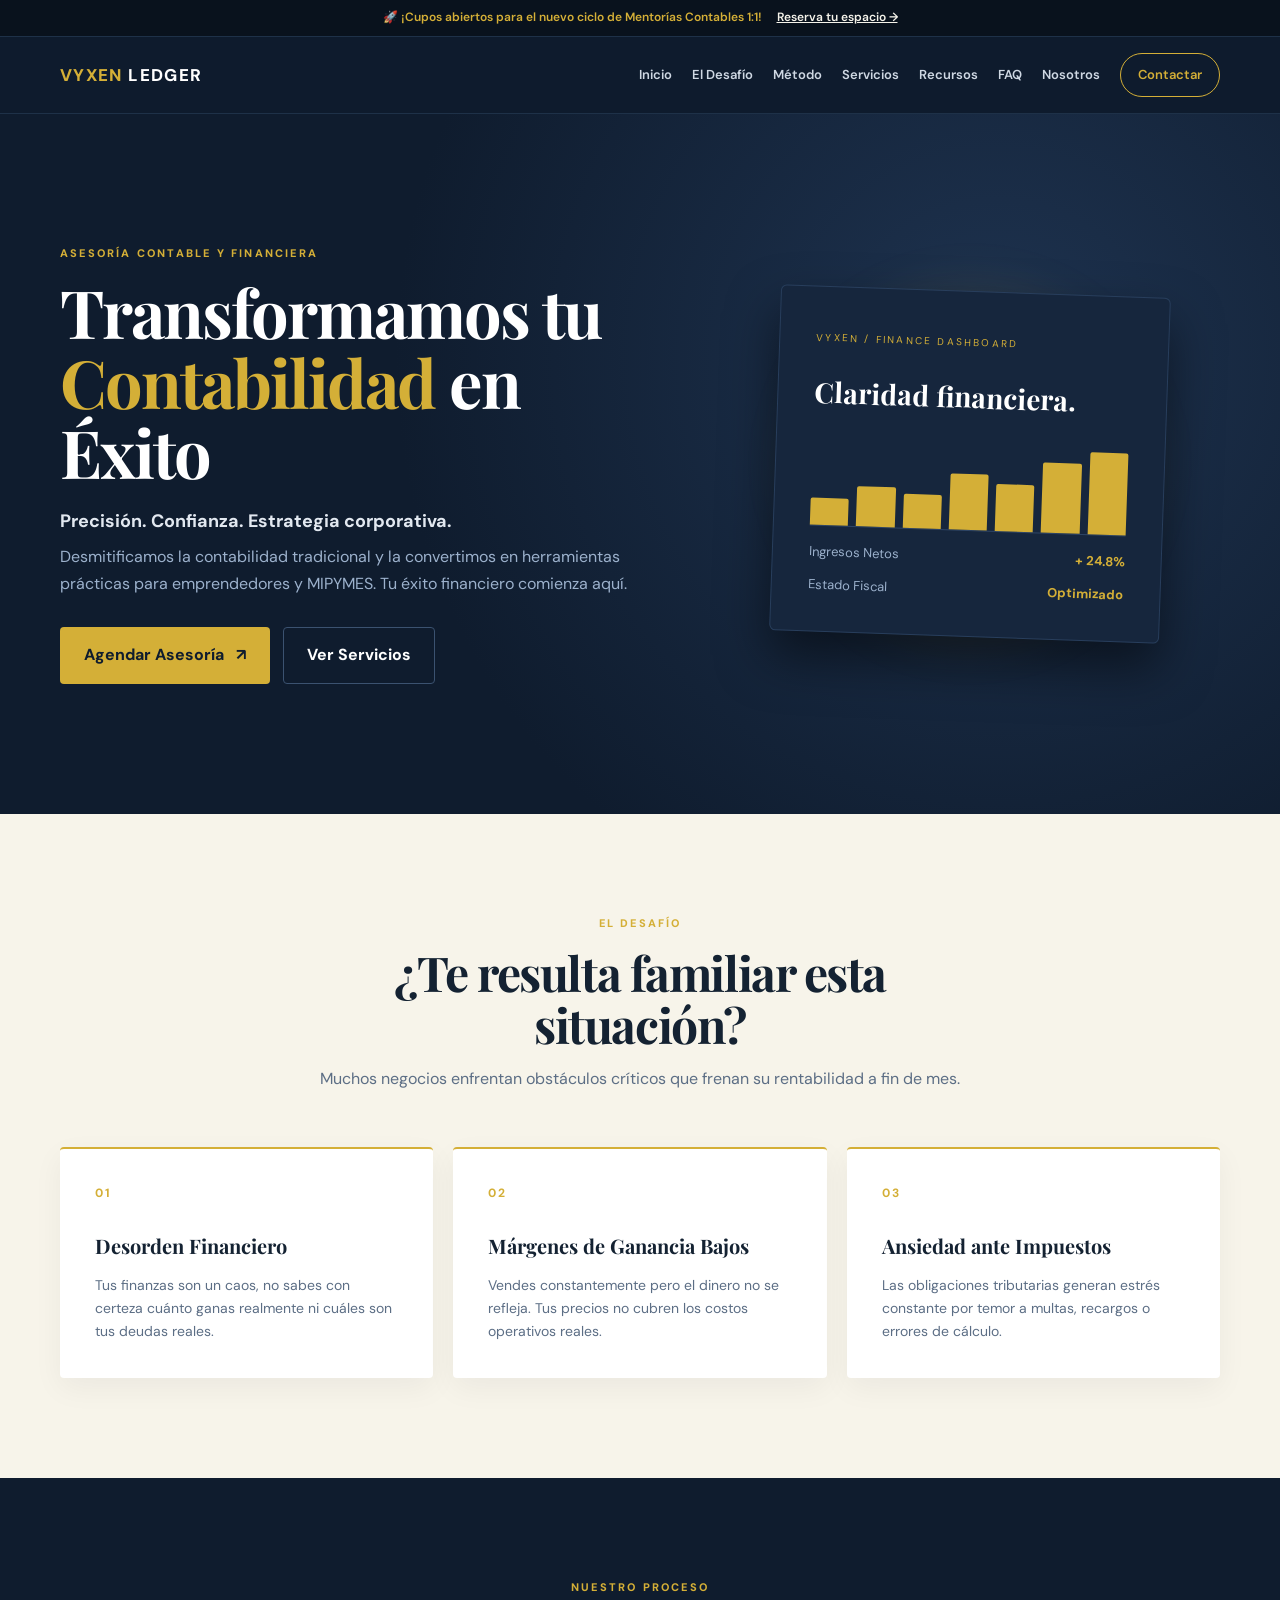
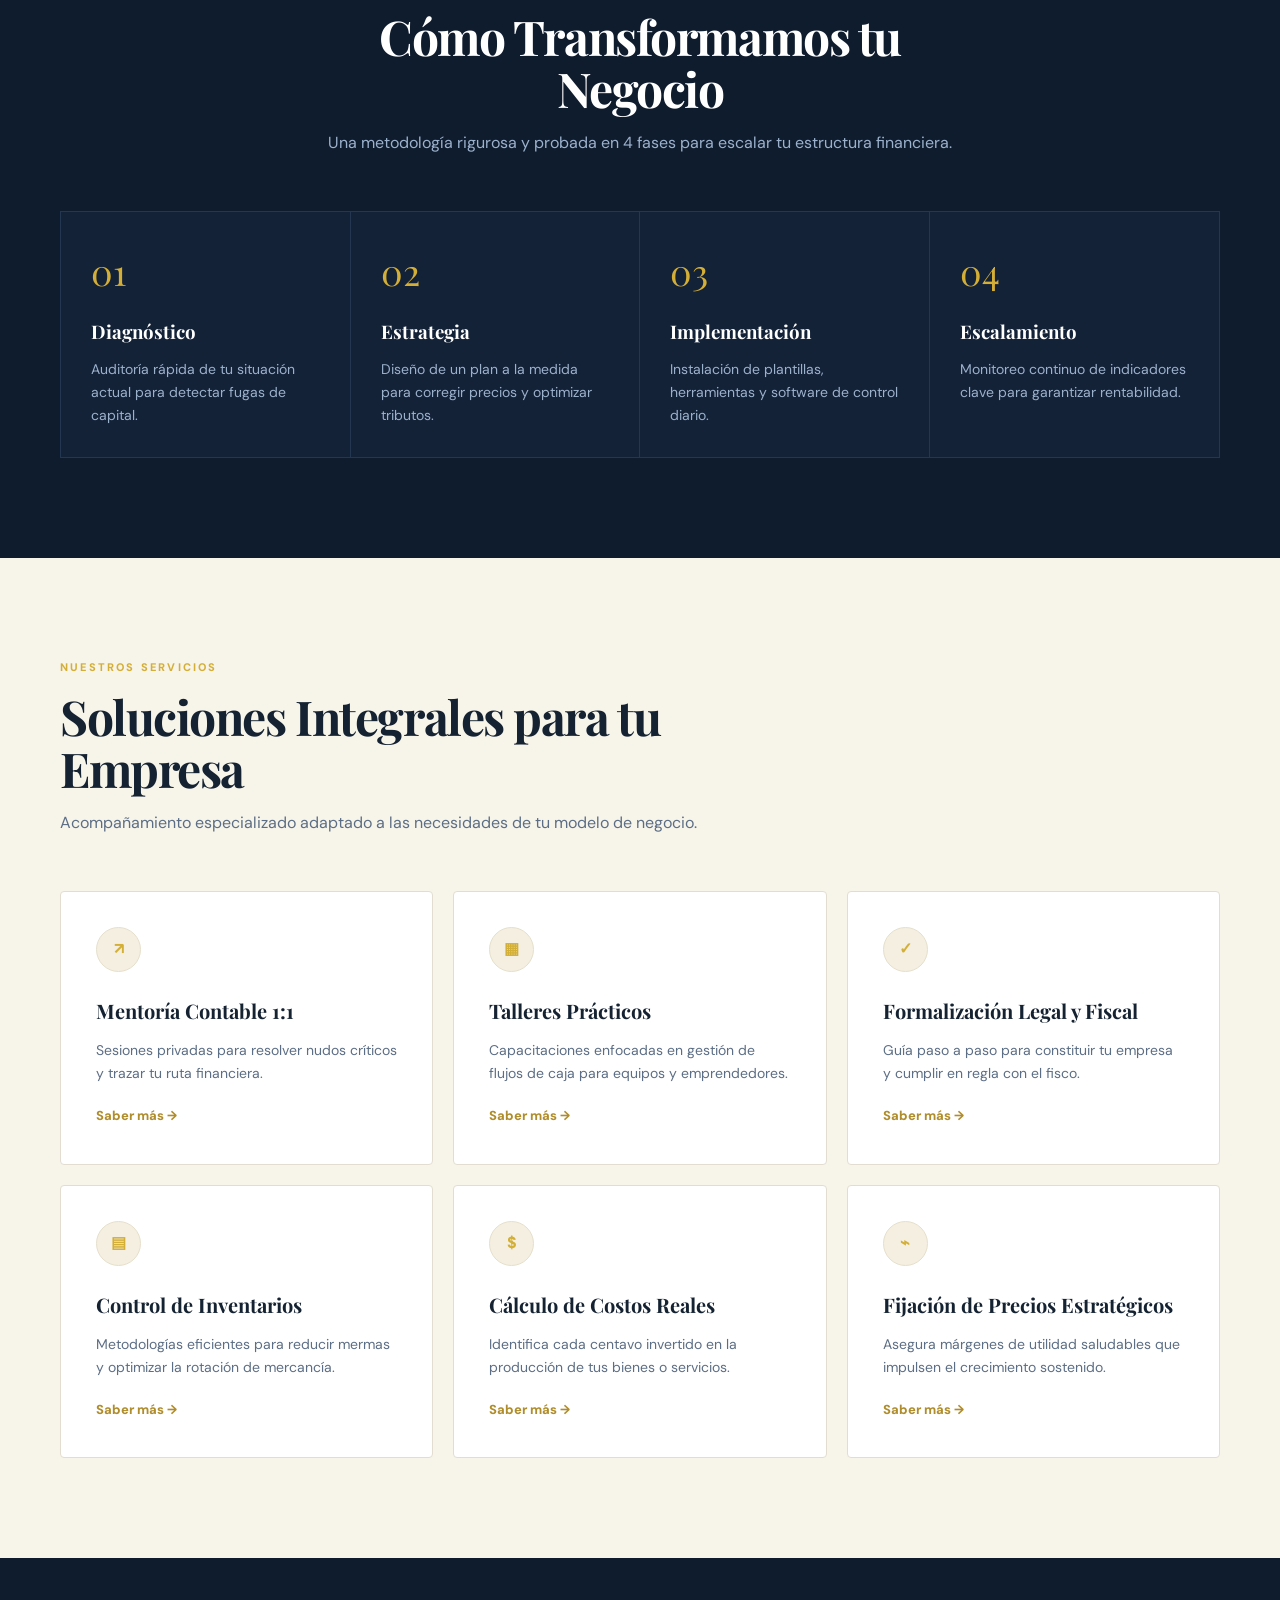
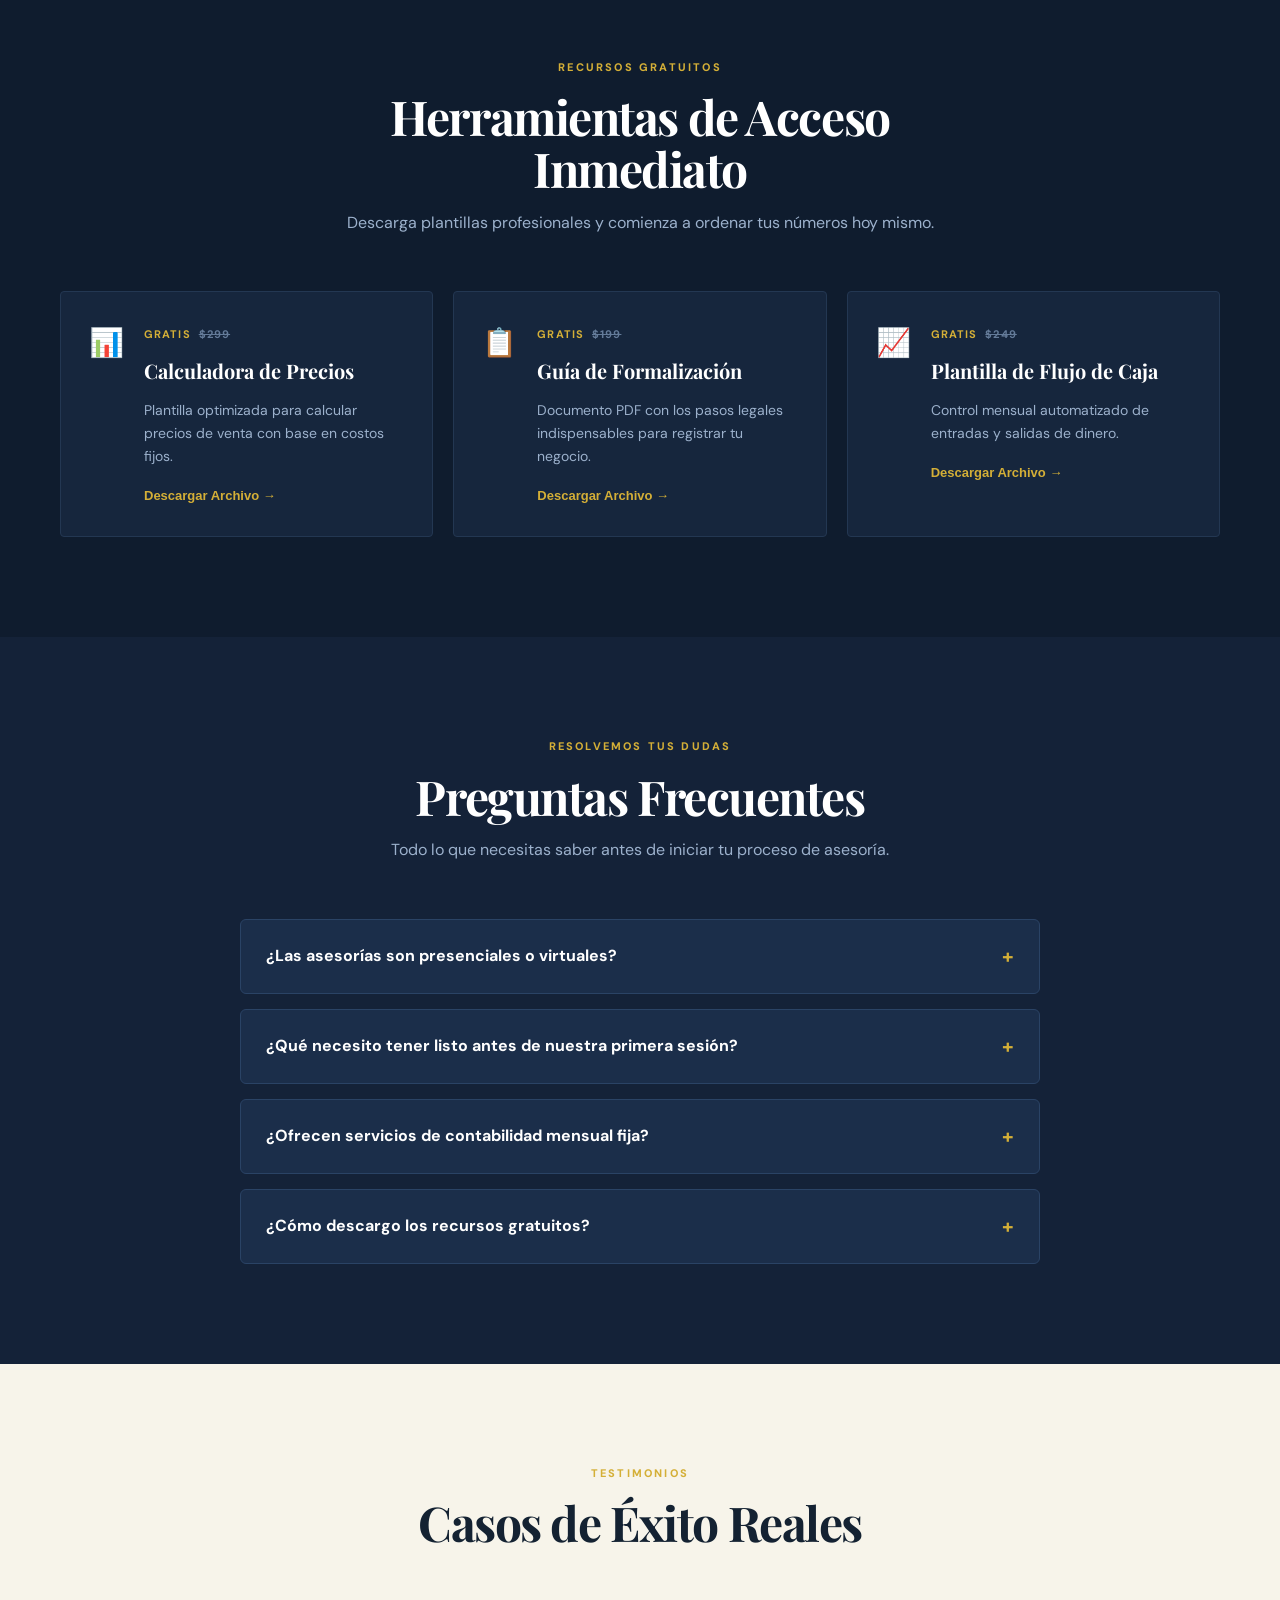
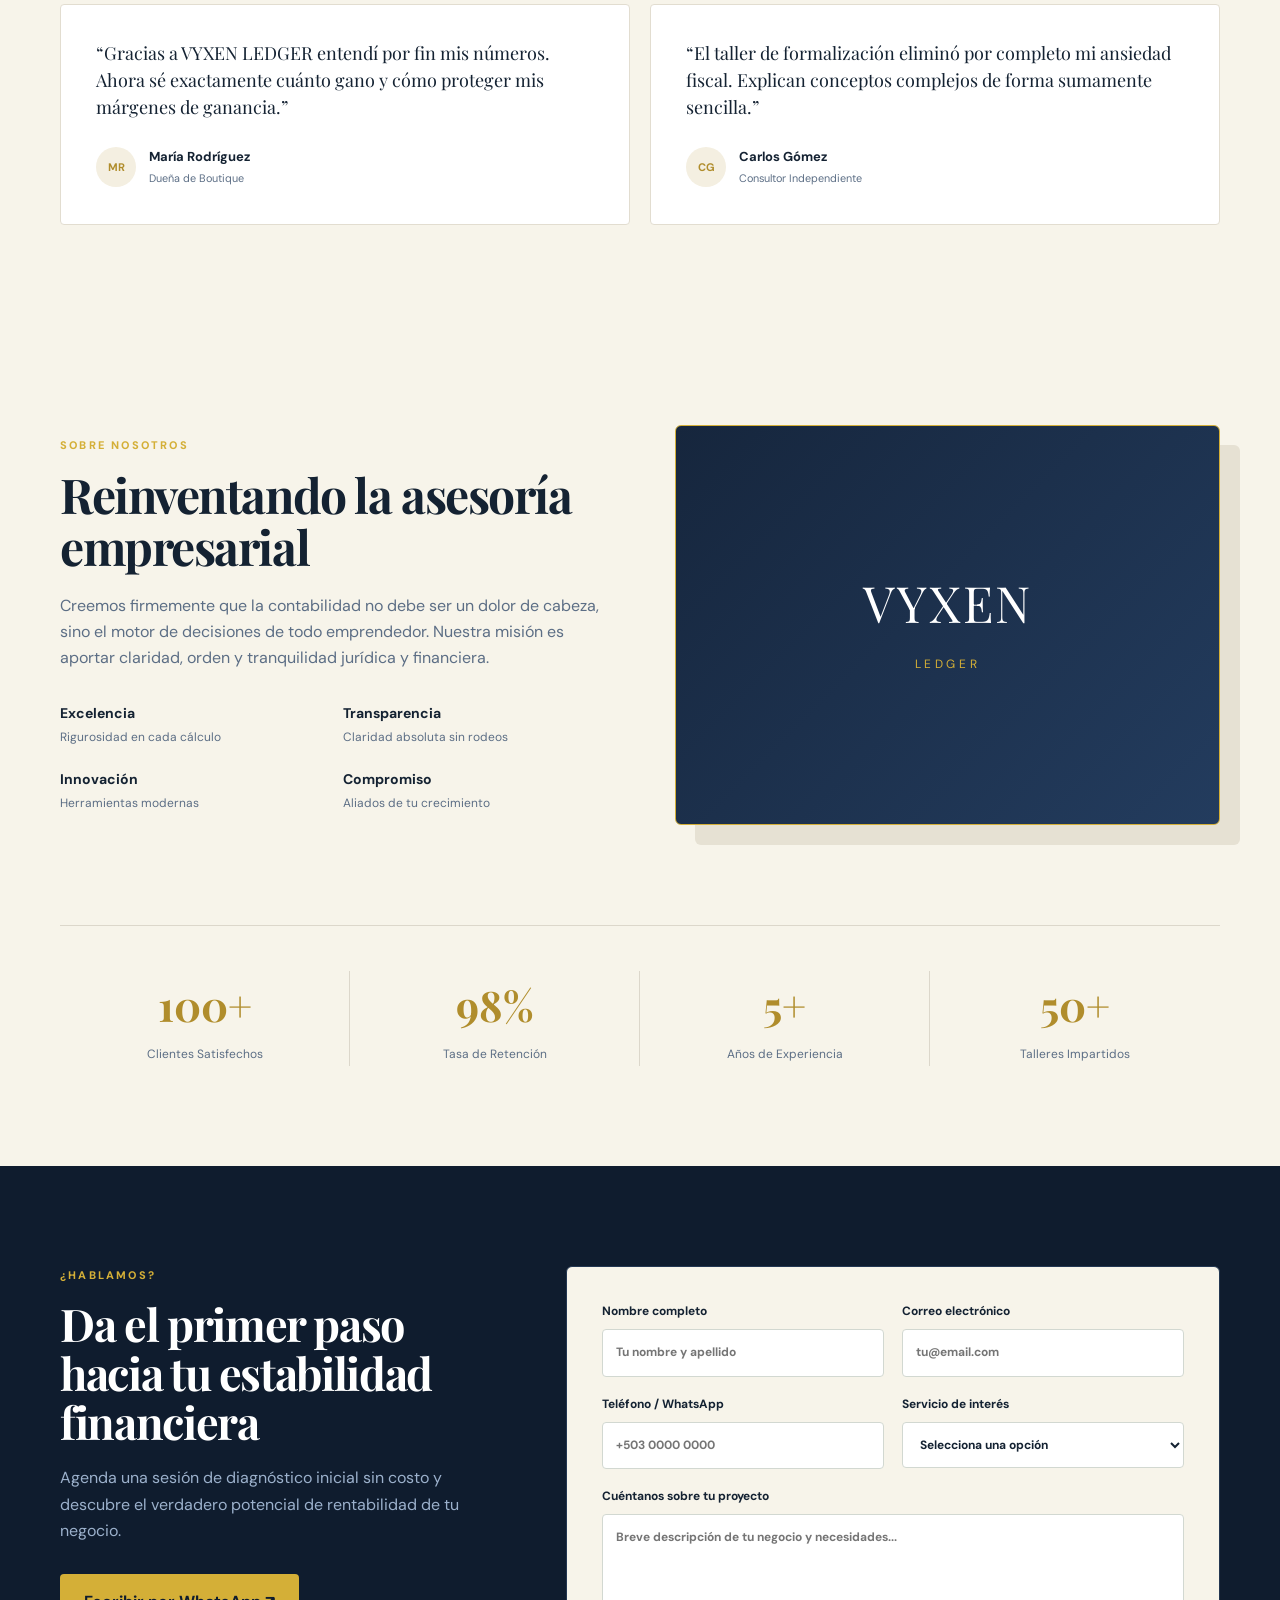
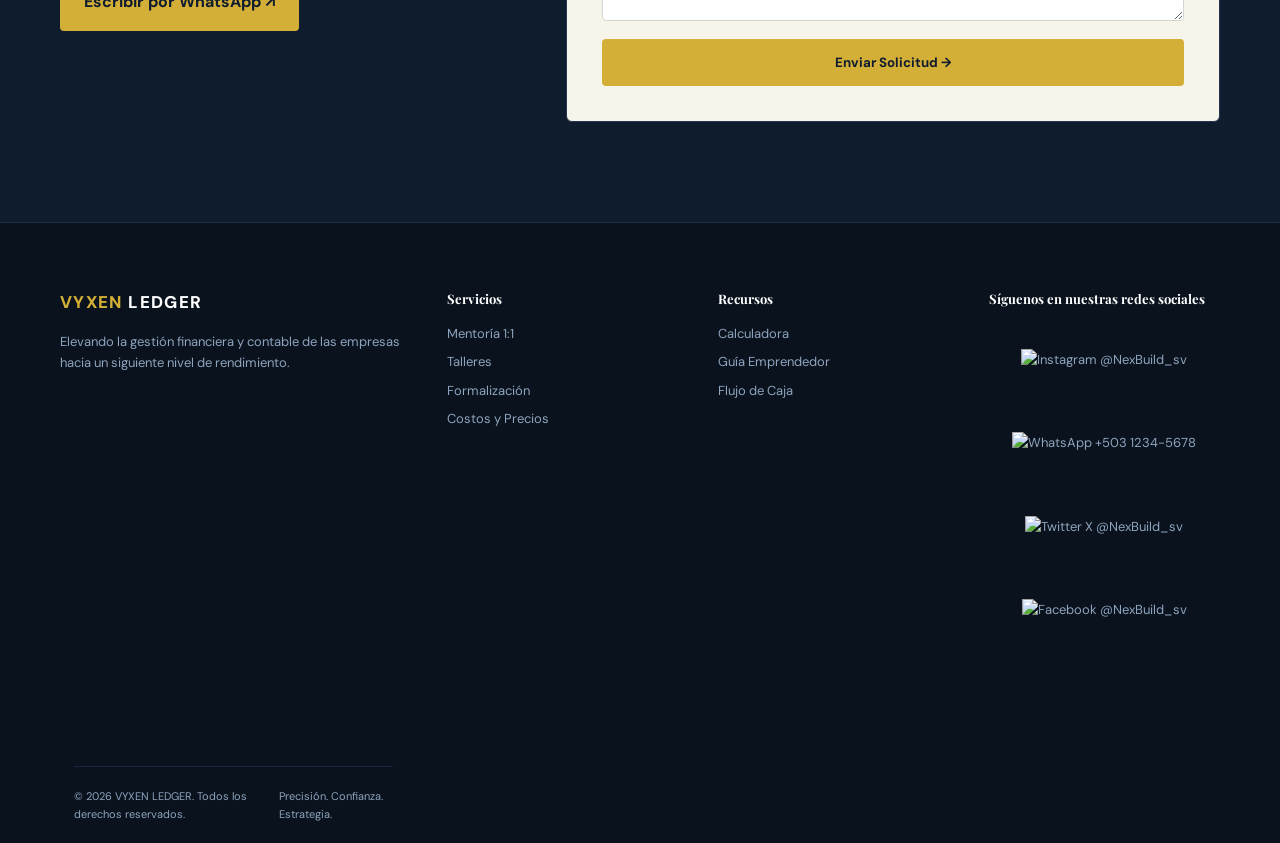
==== index.html @ 38b739ea "Add files via upload" ====
<!DOCTYPE html>
<html lang="es">
<head>
  <meta charset="UTF-8">
  <meta name="viewport" content="width=device-width, initial-scale=1.0">
  <title>VYXEN LEDGER | Asesoría Contable y Financiera Avanzada</title>
  <meta name="description" content="Asesoría contable premium, control de inventarios y formalización para MIPYMES y emprendedores.">
  <link rel="preconnect" href="https://fonts.googleapis.com">
  <link rel="preconnect" href="https://fonts.gstatic.com" crossorigin>
  <link href="https://fonts.googleapis.com/css2?family=DM+Sans:wght@400;500;600;700&family=Playfair+Display:wght@600;700&display=swap" rel="stylesheet">
  <link rel="stylesheet" href="style.css">
</head>
<body>

<!-- BARRA SUPERIOR DE ANUNCiOS (NUEVO) -->
<div class="top-bar">
  <div class="container top-bar-flex">
    <p>🚀 ¡Cupos abiertos para el nuevo ciclo de Mentorías Contables 1:1!</p>
    <a href="#contacto">Reserva tu espacio →</a>
  </div>
</div>

<header class="header">
  <div class="container nav">
    <a class="logo" href="#inicio"><span>VYXEN</span> LEDGER</a>
    <button class="menu-btn" aria-label="Abrir menú">☰</button>
    <nav id="navMenu">
      <a href="#inicio">Inicio</a>
      <a href="#problema">El Desafío</a>
      <a href="#metodo">Método</a>
      <a href="#servicios">Servicios</a>
      <a href="#recursos">Recursos</a>
      <a href="#faq">FAQ</a>
      <a href="#nosotros">Nosotros</a>
      <a class="nav-cta" href="#contacto">Contactar</a>
    </nav>
  </div>
</header>

<main>
  <!-- SECCIÓN HERO -->
  <section id="inicio" class="hero">
    <div class="container hero-grid">
      <div class="hero-copy reveal">
        <p class="eyebrow">ASESORÍA CONTABLE Y FINANCIERA</p>
        <h1>Transformamos tu<br><em>Contabilidad</em> en Éxito</h1>
        <p class="lead">Precisión. Confianza. Estrategia corporativa.</p>
        <p class="sublead">Desmitificamos la contabilidad tradicional y la convertimos en herramientas prácticas para emprendedores y MIPYMES. Tu éxito financiero comienza aquí.</p>
        <div class="actions">
          <a class="btn primary" href="#contacto">Agendar Asesoría <span>↗</span></a>
          <a class="btn ghost" href="#servicios">Ver Servicios</a>
        </div>
      </div>
      <div class="hero-card reveal">
        <div class="card-glow"></div>
        <div class="ledger-box">
          <span class="mini-label">VYXEN / FINANCE DASHBOARD</span>
          <strong>Claridad financiera.</strong>
          <div class="chart"><i></i><i></i><i></i><i></i><i></i><i></i><i></i></div>
          <div class="ledger-row"><span>Ingresos Netos</span><b>+ 24.8%</b></div>
          <div class="ledger-row"><span>Estado Fiscal</span><b>Optimizado</b></div>
        </div>
      </div>
    </div>
  </section>

  <!-- SECCIÓN: EL PROBLEMA -->
  <section id="problema" class="section problem">
    <div class="container">
      <div class="section-head reveal">
        <p class="eyebrow">EL DESAFÍO</p>
        <h2>¿Te resulta familiar esta situación?</h2>
        <p>Muchos negocios enfrentan obstáculos críticos que frenan su rentabilidad a fin de mes.</p>
      </div>
      <div class="three-grid">
        <article class="problem-card reveal">
          <div class="number">01</div>
          <h3>Desorden Financiero</h3>
          <p>Tus finanzas son un caos, no sabes con certeza cuánto ganas realmente ni cuáles son tus deudas reales.</p>
        </article>
        <article class="problem-card reveal">
          <div class="number">02</div>
          <h3>Márgenes de Ganancia Bajos</h3>
          <p>Vendes constantemente pero el dinero no se refleja. Tus precios no cubren los costos operativos reales.</p>
        </article>
        <article class="problem-card reveal">
          <div class="number">03</div>
          <h3>Ansiedad ante Impuestos</h3>
          <p>Las obligaciones tributarias generan estrés constante por temor a multas, recargos o errores de cálculo.</p>
        </article>
      </div>
    </div>
  </section>

  <!-- SECCIÓN: MÉTODO -->
  <section id="metodo" class="section method">
    <div class="container">
      <div class="section-head reveal">
        <p class="eyebrow">NUESTRO PROCESO</p>
        <h2>Cómo Transformamos tu Negocio</h2>
        <p>Una metodología rigurosa y probada en 4 fases para escalar tu estructura financiera.</p>
      </div>
      <div class="steps">
        <article class="step reveal">
          <span>01</span>
          <h3>Diagnóstico</h3>
          <p>Auditoría rápida de tu situación actual para detectar fugas de capital.</p>
        </article>
        <article class="step reveal">
          <span>02</span>
          <h3>Estrategia</h3>
          <p>Diseño de un plan a la medida para corregir precios y optimizar tributos.</p>
        </article>
        <article class="step reveal">
          <span>03</span>
          <h3>Implementación</h3>
          <p>Instalación de plantillas, herramientas y software de control diario.</p>
        </article>
        <article class="step reveal">
          <span>04</span>
          <h3>Escalamiento</h3>
          <p>Monitoreo continuo de indicadores clave para garantizar rentabilidad.</p>
        </article>
      </div>
    </div>
  </section>

  <!-- SECCIÓN: SERVICIOS -->
  <section id="servicios" class="section services">
    <div class="container">
      <div class="section-head left reveal">
        <p class="eyebrow">NUESTROS SERVICIOS</p>
        <h2>Soluciones Integrales para tu Empresa</h2>
        <p>Acompañamiento especializado adaptado a las necesidades de tu modelo de negocio.</p>
      </div>
      <div class="services-grid">
        <article class="service reveal">
          <span class="icon">↗</span>
          <h3>Mentoría Contable 1:1</h3>
          <p>Sesiones privadas para resolver nudos críticos y trazar tu ruta financiera.</p>
          <a href="#contacto">Saber más →</a>
        </article>
        <article class="service reveal">
          <span class="icon">▦</span>
          <h3>Talleres Prácticos</h3>
          <p>Capacitaciones enfocadas en gestión de flujos de caja para equipos y emprendedores.</p>
          <a href="#contacto">Saber más →</a>
        </article>
        <article class="service reveal">
          <span class="icon">✓</span>
          <h3>Formalización Legal y Fiscal</h3>
          <p>Guía paso a paso para constituir tu empresa y cumplir en regla con el fisco.</p>
          <a href="#contacto">Saber más →</a>
        </article>
        <article class="service reveal">
          <span class="icon">▤</span>
          <h3>Control de Inventarios</h3>
          <p>Metodologías eficientes para reducir mermas y optimizar la rotación de mercancía.</p>
          <a href="#contacto">Saber más →</a>
        </article>
        <article class="service reveal">
          <span class="icon">$</span>
          <h3>Cálculo de Costos Reales</h3>
          <p>Identifica cada centavo invertido en la producción de tus bienes o servicios.</p>
          <a href="#contacto">Saber más →</a>
        </article>
        <article class="service reveal">
          <span class="icon">⌁</span>
          <h3>Fijación de Precios Estratégicos</h3>
          <p>Asegura márgenes de utilidad saludables que impulsen el crecimiento sostenido.</p>
          <a href="#contacto">Saber más →</a>
        </article>
      </div>
    </div>
  </section>

  <!-- SECCIÓN: RECURSOS (LEAD MAGNETS) -->
  <section id="recursos" class="section resources">
    <div class="container">
      <div class="section-head reveal">
        <p class="eyebrow">RECURSOS GRATUITOS</p>
        <h2>Herramientas de Acceso Inmediato</h2>
        <p>Descarga plantillas profesionales y comienza a ordenar tus números hoy mismo.</p>
      </div>
      <div class="resource-grid">
        <article class="resource reveal">
          <div class="resource-icon">📊</div>
          <div>
            <span>GRATIS <s>$299</s></span>
            <h3>Calculadora de Precios</h3>
            <p>Plantilla optimizada para calcular precios de venta con base en costos fijos.</p>
            <button class="text-btn" onclick="downloadNotice()">Descargar Archivo →</button>
          </div>
        </article>
        <article class="resource reveal">
          <div class="resource-icon">📋</div>
          <div>
            <span>GRATIS <s>$199</s></span>
            <h3>Guía de Formalización</h3>
            <p>Documento PDF con los pasos legales indispensables para registrar tu negocio.</p>
            <button class="text-btn" onclick="downloadNotice()">Descargar Archivo →</button>
          </div>
        </article>
        <article class="resource reveal">
          <div class="resource-icon">📈</div>
          <div>
            <span>GRATIS <s>$249</s></span>
            <h3>Plantilla de Flujo de Caja</h3>
            <p>Control mensual automatizado de entradas y salidas de dinero.</p>
            <button class="text-btn" onclick="downloadNotice()">Descargar Archivo →</button>
          </div>
        </article>
      </div>
    </div>
  </section>

  <!-- SECCIÓN NUEVA: PREGUNTAS FRECUENTES (FAQ) INTERACTIVAS -->
  <section id="faq" class="section faq-section">
    <div class="container">
      <div class="section-head reveal">
        <p class="eyebrow">RESOLVEMOS TUS DUDAS</p>
        <h2>Preguntas Frecuentes</h2>
        <p>Todo lo que necesitas saber antes de iniciar tu proceso de asesoría.</p>
      </div>
      <div class="faq-grid reveal">
        <details class="faq-item">
          <summary>¿Las asesorías son presenciales o virtuales?</summary>
          <p>Nuestras sesiones de mentoría y diagnóstico se realizan de forma 100% online a través de videollamada, permitiéndonos trabajar con clientes de distintas ubicaciones con total flexibilidad.</p>
        </details>
        <details class="faq-item">
          <summary>¿Qué necesito tener listo antes de nuestra primera sesión?</summary>
          <p>Idealmente un reporte general de tus ingresos y gastos actuales o estados de cuenta recientes. No te preocupes si están desordenados, ¡para eso iniciamos con el diagnóstico!</p>
        </details>
        <details class="faq-item">
          <summary>¿Ofrecen servicios de contabilidad mensual fija?</summary>
          <p>Sí, además de las mentorías puntuales, disponemos de cupos limitados para llevar la supervisión contable y fiscal recurrente de MIPYMES.</p>
        </details>
        <details class="faq-item">
          <summary>¿Cómo descargo los recursos gratuitos?</summary>
          <p>Solo haz clic en el botón de descarga de cualquier recurso y se activará una notificación instantánea con las instrucciones de acceso directo.</p>
        </details>
      </div>
    </div>
  </section>

  <!-- SECCIÓN: TESTIMONIOS -->
  <section class="section testimonials">
    <div class="container">
      <div class="section-head reveal">
        <p class="eyebrow">TESTIMONIOS</p>
        <h2>Casos de Éxito Reales</h2>
      </div>
      <div class="test-grid">
        <article class="quote reveal">
          <p>“Gracias a VYXEN LEDGER entendí por fin mis números. Ahora sé exactamente cuánto gano y cómo proteger mis márgenes de ganancia.”</p>
          <div><b>MR</b><span>María Rodríguez<br><small>Dueña de Boutique</small></span></div>
        </article>
        <article class="quote reveal">
          <p>“El taller de formalización eliminó por completo mi ansiedad fiscal. Explican conceptos complejos de forma sumamente sencilla.”</p>
          <div><b>CG</b><span>Carlos Gómez<br><small>Consultor Independiente</small></span></div>
        </article>
      </div>
    </div>
  </section>

  <!-- SECCIÓN: SOBRE NOSOTROS & STATS -->
  <section id="nosotros" class="section about">
    <div class="container about-grid">
      <div class="reveal">
        <p class="eyebrow">SOBRE NOSOTROS</p>
        <h2>Reinventando la asesoría empresarial</h2>
        <p>Creemos firmemente que la contabilidad no debe ser un dolor de cabeza, sino el motor de decisiones de todo emprendedor. Nuestra misión es aportar claridad, orden y tranquilidad jurídica y financiera.</p>
        <div class="values">
          <span><b>Excelencia</b>Rigurosidad en cada cálculo</span>
          <span><b>Transparencia</b>Claridad absoluta sin rodeos</span>
          <span><b>Innovación</b>Herramientas modernas</span>
          <span><b>Compromiso</b>Aliados de tu crecimiento</span>
        </div>
      </div>
      <div class="office reveal">
        <div class="office-mark">VYXEN<br><small>LEDGER</small></div>
      </div>
    </div>
    <div class="container stats">
      <div><strong>100+</strong><span>Clientes Satisfechos</span></div>
      <div><strong>98%</strong><span>Tasa de Retención</span></div>
      <div><strong>5+</strong><span>Años de Experiencia</span></div>
      <div><strong>50+</strong><span>Talleres Impartidos</span></div>
    </div>
  </section>

  <!-- SECCIÓN: CONTACTO Y FORMULARIO -->
  <section id="contacto" class="contact">
    <div class="container contact-grid">
      <div class="contact-copy reveal">
        <p class="eyebrow">¿HABLAMOS?</p>
        <h2>Da el primer paso hacia tu estabilidad financiera</h2>
        <p>Agenda una sesión de diagnóstico inicial sin costo y descubre el verdadero potencial de rentabilidad de tu negocio.</p>
        <a class="btn light" href="https://wa.me/50312341234" target="_blank">Escribir por WhatsApp ↗</a>
      </div>
      <form class="contact-form reveal" onsubmit="submitForm(event)">
        <label>Nombre completo<input required placeholder="Tu nombre y apellido"></label>
        <label>Correo electrónico<input type="email" required placeholder="tu@email.com"></label>
        <label>Teléfono / WhatsApp<input placeholder="+503 0000 0000"></label>
        <label>Servicio de interés
          <select>
            <option>Selecciona una opción</option>
            <option>Mentoría 1:1</option>
            <option>Talleres Prácticos</option>
            <option>Formalización Legal</option>
            <option>Control de Inventarios</option>
            <option>Costos y Precios</option>
          </select>
        </label>
        <label>Cuéntanos sobre tu proyecto<textarea rows="4" placeholder="Breve descripción de tu negocio y necesidades..."></textarea></label>
        <button class="btn primary full" type="submit">Enviar Solicitud →</button>
      </form>
    </div>
  </section>
</main>

<footer>
  <div class="container footer-grid">
    <div>
      <a class="logo" href="#inicio"><span>VYXEN</span> LEDGER</a>
      <p>Elevando la gestión financiera y contable de las empresas hacia un siguiente nivel de rendimiento.</p>
    </div>
    <div>
      <h4>Servicios</h4>
      <a href="#servicios">Mentoría 1:1</a>
      <a href="#servicios">Talleres</a>
      <a href="#servicios">Formalización</a>
      <a href="#servicios">Costos y Precios</a>
    </div>
    <div>
      <h4>Recursos</h4>
      <a href="#recursos">Calculadora</a>
      <a href="#recursos">Guía Emprendedor</a>
      <a href="#recursos">Flujo de Caja</a>
    </div>
    <div>
      <h4>Síguenos en nuestras redes sociales</h4>
    <div class="social-grid">
      <a href="https://www.instagram.com/sugarcube_sv" target="_blank" class="social-item">
        <img src="instagram.png" alt="Instagram" class="social-icon">
        <span>@NexBuild_sv</span>
      </a>
      <a href="https://wa.me/50312345678" target="_blank" class="social-item">
        <img src="whatsapp.png" alt="WhatsApp" class="social-icon">
        <span>+503 1234-5678</span>
      </a>
      <a href="https://www.x.com/sugarcube_sv" target="_blank" class="social-item">
        <img src="twitter.png" alt="Twitter X" class="social-icon">
        <span>@NexBuild_sv</span>
      </a>
      <a href="https://www.facebook.com/sugarcube_sv" target="_blank" class="social-item">
        <img src="facebook.png" alt="Facebook" class="social-icon">
        <span>@NexBuild_sv</span>
      </a>
      
    </div>
  </div>
  <div class="container copyright">
    © 2026 VYXEN LEDGER. Todos los derechos reservados. <span>Precisión. Confianza. Estrategia.</span>
  </div>
</footer>

<div id="toast" class="toast"></div>
<script src="script.js"></script>
</body>
</html>
---- style.css ----
*{box-sizing:border-box;margin:0;padding:0}
html{scroll-behavior:smooth}

body {
  font-family: "DM Sans", sans-serif;
  color: #142232;
  background: #0f1c2e; 
  line-height: 1.65;
}

.container {
  width: min(1160px, 92%);
  margin: auto;
}

.top-bar {
  background: #09121d;
  color: #d4af37;
  font-size: 12px;
  padding: 8px 0;
  text-align: center;
  font-weight: 600;
  border-bottom: 1px solid #1e3148;
}
.top-bar-flex {
  display: flex;
  justify-content: center;
  align-items: center;
  gap: 15px;
}
.top-bar a {
  color: #f5f3ea;
  text-decoration: underline;
}

.header {
  position: sticky;
  top: 0;
  z-index: 20;
  background: rgba(15, 28, 46, 0.92);
  backdrop-filter: blur(12px);
  border-bottom: 1px solid #1e3148;
}
.nav {
  height: 76px;
  display: flex;
  align-items: center;
  justify-content: space-between;
}
.logo {
  font-weight: 800;
  letter-spacing: .08em;
  text-decoration: none;
  color: #ffffff;
  font-size: 17px;
}
.logo span {
  color: #d4af37; 
}
nav {
  display: flex;
  align-items: center;
  gap: 20px;
}
nav a {
  font-size: 13px;
  color: #cfd8e3;
  text-decoration: none;
  font-weight: 600;
  transition: .2s;
}
nav a:hover {
  color: #d4af37;
}
.nav-cta {
  border: 1px solid #d4af37 !important;
  color: #d4af37 !important;
  padding: 10px 17px;
  border-radius: 30px;
}
.menu-btn {
  display: none;
  border: 0;
  background: none;
  font-size: 25px;
  color: #fff;
  cursor: pointer;
}

.hero {
  min-height: 700px;
  display: flex;
  align-items: center;
  background: radial-gradient(circle at 78% 35%, #1e3350 0%, #0f1c2e 55%);
  color: #ffffff;
  padding: 60px 0;
}
.hero-grid {
  display: grid;
  grid-template-columns: 1.1fr .9fr;
  gap: 50px;
  align-items: center;
}
.eyebrow {
  font-size: 11px;
  letter-spacing: .2em;
  font-weight: 800;
  color: #d4af37;
  margin-bottom: 15px;
}
.hero h1 {
  font-family: "Playfair Display", serif;
  font-size: clamp(42px, 5.2vw, 70px);
  line-height: 1.05;
  letter-spacing: -.03em;
  color: #ffffff;
}
.hero h1 em {
  color: #d4af37;
  font-style: normal;
}
.lead {
  font-size: 18px;
  font-weight: 700;
  margin: 20px 0 8px;
  color: #e2e8f0;
}
.sublead {
  max-width: 590px;
  color: #9cb1cc;
}
.actions {
  display: flex;
  gap: 13px;
  margin-top: 30px;
}
.btn {
  display: inline-flex;
  align-items: center;
  justify-content: center;
  gap: 12px;
  border-radius: 4px;
  padding: 14px 23px;
  text-decoration: none;
  font-weight: 700;
  border: 1px solid transparent;
  cursor: pointer;
  font-family: inherit;
  transition: .2s;
}
.primary {
  background: #d4af37;
  color: #0f1c2e;
}
.primary:hover {
  background: #e6c558;
}
.ghost {
  border-color: #3b5270;
  color: #ffffff;
}
.ghost:hover {
  border-color: #d4af37;
  color: #d4af37;
}
.light {
  background: #d4af37;
  color: #0f1c2e;
}

.hero-card {
  height: 460px;
  position: relative;
  display: grid;
  place-items: center;
}
.card-glow {
  position: absolute;
  width: 350px;
  height: 350px;
  background: rgba(212, 175, 55, 0.1);
  border-radius: 50%;
  filter: blur(25px);
}
.ledger-box {
  position: relative;
  width: min(390px, 90%);
  padding: 36px;
  background: #16263d;
  color: #ffffff;
  box-shadow: 0 25px 50px rgba(0,0,0,0.5);
  border: 1px solid #283e5c;
  border-radius: 6px;
  transform: rotate(2deg);
}
.mini-label {
  font-size: 10px;
  letter-spacing: .22em;
  color: #d4af37;
}
.ledger-box strong {
  display: block;
  font-family: "Playfair Display", serif;
  font-size: 28px;
  margin: 20px 0;
}
.chart {
  height: 90px;
  display: flex;
  gap: 8px;
  align-items: end;
  border-bottom: 1px solid #2e4566;
  margin-bottom: 15px;
}
.chart i {
  display: block;
  flex: 1;
  background: #d4af37;
  height: 30%;
  border-radius: 2px 2px 0 0;
}
.chart i:nth-child(2){height:45%}
.chart i:nth-child(3){height:38%}
.chart i:nth-child(4){height:62%}
.chart i:nth-child(5){height:52%}
.chart i:nth-child(6){height:78%}
.chart i:nth-child(7){height:92%}
.ledger-row {
  display: flex;
  justify-content: space-between;
  margin-top: 12px;
  font-size: 13px;
  color: #9cb1cc;
}
.ledger-row b {
  color: #d4af37;
}

.section {
  padding: 100px 0;
}

.problem {
  background: #f7f4ea;
  color: #142232;
}
.section-head {
  text-align: center;
  max-width: 680px;
  margin: 0 auto 55px;
}
.section-head h2, .about h2, .contact h2 {
  font-family: "Playfair Display", serif;
  font-size: clamp(34px, 3.8vw, 48px);
  line-height: 1.08;
  letter-spacing: -.03em;
}
.problem .section-head h2 { color: #142232; }
.section-head p:last-child {
  color: #5c6e85;
  margin-top: 15px;
}
.three-grid, .test-grid {
  display: grid;
  grid-template-columns: repeat(3, 1fr);
  gap: 20px;
}
.problem-card {
  padding: 35px;
  border-top: 2px solid #d4af37;
  background: #ffffff;
  box-shadow: 0 10px 30px rgba(15, 28, 46, 0.05);
  border-radius: 4px;
}
.number {
  font-size: 12px;
  letter-spacing: .16em;
  color: #d4af37;
  margin-bottom: 25px;
  font-weight: 700;
}
.problem-card h3, .service h3, .resource h3 {
  font-size: 20px;
  margin-bottom: 12px;
  color: #142232;
  font-family: "Playfair Display", serif;
}
.problem-card p, .service p, .resource p {
  color: #5c6e85;
  font-size: 14px;
}

.method {
  background: #0f1c2e;
  color: #ffffff;
}
.method .section-head h2 { color: #ffffff; }
.method .section-head p:last-child { color: #9cb1cc; }
.steps {
  display: grid;
  grid-template-columns: repeat(4, 1fr);
  gap: 0;
  border: 1px solid #233752;
  background: #142238;
}
.step {
  padding: 30px;
  border-right: 1px solid #233752;
}
.step:last-child { border-right: 0; }
.step > span {
  font-family: "Playfair Display", serif;
  font-size: 36px;
  color: #d4af37;
}
.step h3 {
  margin: 15px 0 10px;
  color: #ffffff;
  font-family: "Playfair Display", serif;
}
.step p {
  font-size: 14px;
  color: #9cb1cc;
}

.services {
  background: #f7f4ea;
  color: #142232;
}
.left { text-align: left; margin-left: 0; }
.services .section-head h2 { color: #142232; }
.services-grid {
  display: grid;
  grid-template-columns: repeat(3, 1fr);
  gap: 20px;
}
.service {
  background: #ffffff;
  padding: 35px;
  min-height: 255px;
  border: 1px solid #e2ddd0;
  border-radius: 4px;
  transition: .3s;
}
.service:hover {
  transform: translateY(-5px);
  box-shadow: 0 15px 35px rgba(15,28,46,0.08);
  border-color: #d4af37;
}
.icon {
  display: grid;
  place-items: center;
  width: 45px;
  height: 45px;
  background: #f4efe1;
  color: #d4af37;
  border-radius: 50%;
  font-weight: 800;
  margin-bottom: 22px;
  border: 1px solid #e6dfcc;
}
.service a, .text-btn {
  display: inline-block;
  margin-top: 20px;
  color: #b08d2c;
  font-weight: 800;
  font-size: 13px;
  text-decoration: none;
  border: 0;
  background: none;
  cursor: pointer;
}

.resources {
  background: #0f1c2e;
  color: #ffffff;
}
.resources .section-head h2 { color: #ffffff; }
.resources .section-head p:last-child { color: #9cb1cc; }
.resource-grid {
  display: grid;
  grid-template-columns: repeat(3, 1fr);
  gap: 20px;
}
.resource {
  display: grid;
  grid-template-columns: auto 1fr;
  gap: 20px;
  background: #16263d;
  border: 1px solid #233752;
  padding: 28px;
  border-radius: 4px;
}
.resource-icon { font-size: 28px; }
.resource span {
  font-size: 11px;
  letter-spacing: .1em;
  color: #d4af37;
  font-weight: 700;
}
.resource s { color: #647b99; margin-left: 4px; }
.resource h3 { margin-top: 7px; color: #ffffff; font-family: "Playfair Display", serif; }
.resource p { color: #9cb1cc; }
.resources .text-btn { color: #d4af37; }

.faq-section {
  background: #142238;
  color: #fff;
}
.faq-section .section-head h2 { color: #fff; }
.faq-section .section-head p:last-child { color: #9cb1cc; }
.faq-grid {
  max-width: 800px;
  margin: 0 auto;
  display: flex;
  flex-direction: column;
  gap: 15px;
}
.faq-item {
  background: #1b2e4a;
  border: 1px solid #2a4365;
  padding: 20px 25px;
  border-radius: 6px;
  transition: .3s;
}
.faq-item summary {
  font-weight: 700;
  font-size: 16px;
  cursor: pointer;
  color: #ffffff;
  list-style: none;
  display: flex;
  justify-content: space-between;
  align-items: center;
}
.faq-item summary::after {
  content: "+";
  font-size: 20px;
  color: #d4af37;
}
.faq-item[open] summary::after {
  content: "-";
}
.faq-item p {
  margin-top: 15px;
  color: #9cb1cc;
  font-size: 14px;
}

.testimonials {
  background: #f7f4ea;
  color: #142232;
}
.testimonials .section-head h2 { color: #142232; }
.test-grid {
  grid-template-columns: repeat(2, 1fr);
}
.quote {
  background: #ffffff;
  padding: 35px;
  border: 1px solid #e2ddd0;
  border-radius: 4px;
}
.quote > p {
  font-family: "Playfair Display", serif;
  font-size: 18px;
  line-height: 1.5;
  color: #142232;
}
.quote div {
  display: flex;
  align-items: center;
  gap: 13px;
  margin-top: 25px;
}
.quote b {
  display: grid;
  place-items: center;
  width: 40px;
  height: 40px;
  border-radius: 50%;
  background: #f4efe1;
  color: #b08d2c;
  font-size: 11px;
}
.quote span { font-size: 13px; font-weight: 700; color: #142232; }
.quote small { font-weight: 400; color: #5c6e85; }

.about {
  background: #f7f4ea;
  color: #142232;
}
.about h2 { color: #142232; }
.about-grid {
  display: grid;
  grid-template-columns: 1fr 1fr;
  gap: 70px;
  align-items: center;
}
.about p:not(.eyebrow) { color: #5c6e85; margin-top: 20px; }
.values {
  display: grid;
  grid-template-columns: 1fr 1fr;
  gap: 20px;
  margin-top: 30px;
}
.values span { font-size: 12px; color: #5c6e85; }
.values b { display: block; color: #142232; font-size: 14px; margin-bottom: 3px; }

.office {
  min-height: 400px;
  background: linear-gradient(135deg, #16263d, #233c5e);
  display: grid;
  place-items: center;
  border: 1px solid #d4af37;
  border-radius: 6px;
  box-shadow: 20px 20px 0 #e6e1d3;
}
.office-mark {
  font-family: "Playfair Display", serif;
  font-size: 50px;
  text-align: center;
  color: #ffffff;
  line-height: .9;
  letter-spacing: .04em;
}
.office-mark small {
  font-family: "DM Sans", sans-serif;
  font-size: 12px;
  letter-spacing: .3em;
  color: #d4af37;
}

.stats {
  display: grid;
  grid-template-columns: repeat(4, 1fr);
  margin-top: 100px;
  padding-top: 45px;
  border-top: 1px solid #dcd7cb;
}
.stats div {
  text-align: center;
  border-right: 1px solid #dcd7cb;
}
.stats div:last-child { border: 0; }
.stats strong {
  display: block;
  font-family: "Playfair Display", serif;
  font-size: 42px;
  color: #b08d2c;
}
.stats span {
  font-size: 12px;
  color: #5c6e85;
}

.contact {
  background: #0f1c2e;
  color: #ffffff;
  padding: 100px 0;
}
.contact-grid {
  display: grid;
  grid-template-columns: .8fr 1.2fr;
  gap: 70px;
  align-items: start;
}
.contact h2 { font-size: 45px; color: #fff; font-family: "Playfair Display", serif; }
.contact-copy > p:not(.eyebrow) { color: #9cb1cc; margin: 20px 0 30px; }

.contact-form {
  background: #f7f4ea;
  color: #142232;
  padding: 35px;
  border-radius: 6px;
  display: grid;
  grid-template-columns: 1fr 1fr;
  gap: 18px;
  border: 1px solid #233752;
}
.contact-form label { font-size: 12px; font-weight: 700; color: #142232; }
.contact-form label:last-of-type { grid-column: 1/-1; }
.contact-form input, .contact-form select, .contact-form textarea {
  display: block;
  width: 100%;
  margin-top: 7px;
  border: 1px solid #d2d8d1;
  background: white;
  padding: 13px;
  font: inherit;
  outline: none;
  border-radius: 4px;
  color: #142232;
}
.contact-form textarea { resize: vertical; }
.full { width: 100%; grid-column: 1/-1; }

footer {
  background: #09121d;
  color: #8fa4be;
  padding: 65px 0 20px;
  border-top: 1px solid #1e3148;
}
.footer-grid {
  display: grid;
  grid-template-columns: 1.5fr 1fr 1fr 1fr;
  gap: 40px;
}
.footer-grid p { font-size: 13px; margin-top: 14px; }
.footer-grid h4 { color: #ffffff; font-size: 13px; margin-bottom: 13px; font-family: "Playfair Display", serif; }
.footer-grid a:not(.logo) { display: block; color: #8fa4be; text-decoration: none; font-size: 13px; margin: 7px 0; }
.footer-grid a:not(.logo):hover { color: #d4af37; }
.copyright {
  border-top: 1px solid #16263d;
  margin-top: 50px;
  padding-top: 20px;
  font-size: 11px;
  display: flex;
  justify-content: space-between;
}

.toast {
  position: fixed;
  right: 20px;
  bottom: 20px;
  background: #d4af37;
  color: #0f1c2e;
  font-weight: 700;
  padding: 15px 20px;
  border-radius: 5px;
  opacity: 0;
  transform: translateY(20px);
  transition: .3s;
  z-index: 99;
  box-shadow: 0 10px 30px rgba(0,0,0,0.3);
}
.toast.show { opacity: 1; transform: none; }

.reveal { opacity: 0; transform: translateY(25px); transition: .7s ease; }
.reveal.visible { opacity: 1; transform: none; }

@media(max-width:900px){
  nav { display: none; position: absolute; top: 76px; left: 0; right: 0; background: #0f1c2e; padding: 20px; flex-direction: column; align-items: stretch; border-bottom: 1px solid #1e3148; }
  .menu-btn { display: block; }
  nav.open { display: flex; }
  .hero { padding: 70px 0; }
  .hero-grid, .about-grid, .contact-grid { grid-template-columns: 1fr; }
  .hero-card { order: -1; height: 330px; }
  .services-grid, .resource-grid { grid-template-columns: 1fr 1fr; }
  .steps { grid-template-columns: 1fr 1fr; border: 0; }
  .step { border: 1px solid #233752; margin-bottom: 10px; }
  .three-grid { grid-template-columns: 1fr; }
  .footer-grid { grid-template-columns: 1fr 1fr; }
  .office { min-height: 330px; box-shadow: 10px 10px 0 #233752; }
  .stats { grid-template-columns: 1fr 1fr; gap: 25px; }
  .stats div:nth-child(2) { border: 0; }
  .copyright { flex-direction: column; gap: 8px; }
}
@media(max-width:600px){
  .section { padding: 75px 0; }
  .hero h1 { font-size: 38px; }
  .services-grid, .resource-grid, .test-grid, .footer-grid { grid-template-columns: 1fr; }
  .steps { grid-template-columns: 1fr; }
  .contact-form { grid-template-columns: 1fr; }
  .contact-form label, .full { grid-column: auto; }
  .stats { grid-template-columns: 1fr 1fr; }
  .stats div { border: 0; }
  .actions { flex-direction: column; }
  .btn { width: 100%; }
  .hero-card { display: none; }
  .contact h2 { font-size: 32px; }
}

.social-grid {
  display: flex;
  justify-content: center;
  align-items: center;
  flex-wrap: wrap;
  gap: 3rem;
  margin: 2rem 0 3rem;
}

.social-item {
  display: flex;
  align-items: center;
  gap: 10px;
  text-decoration: none;
  color: var(--text-main);
  transition: all 0.3s ease;
}

.social-item:hover {
  color: #ffffff;
  transform: translateY(-3px);
}

.social-icon {
  width: 32px;
  height: 32px;
}
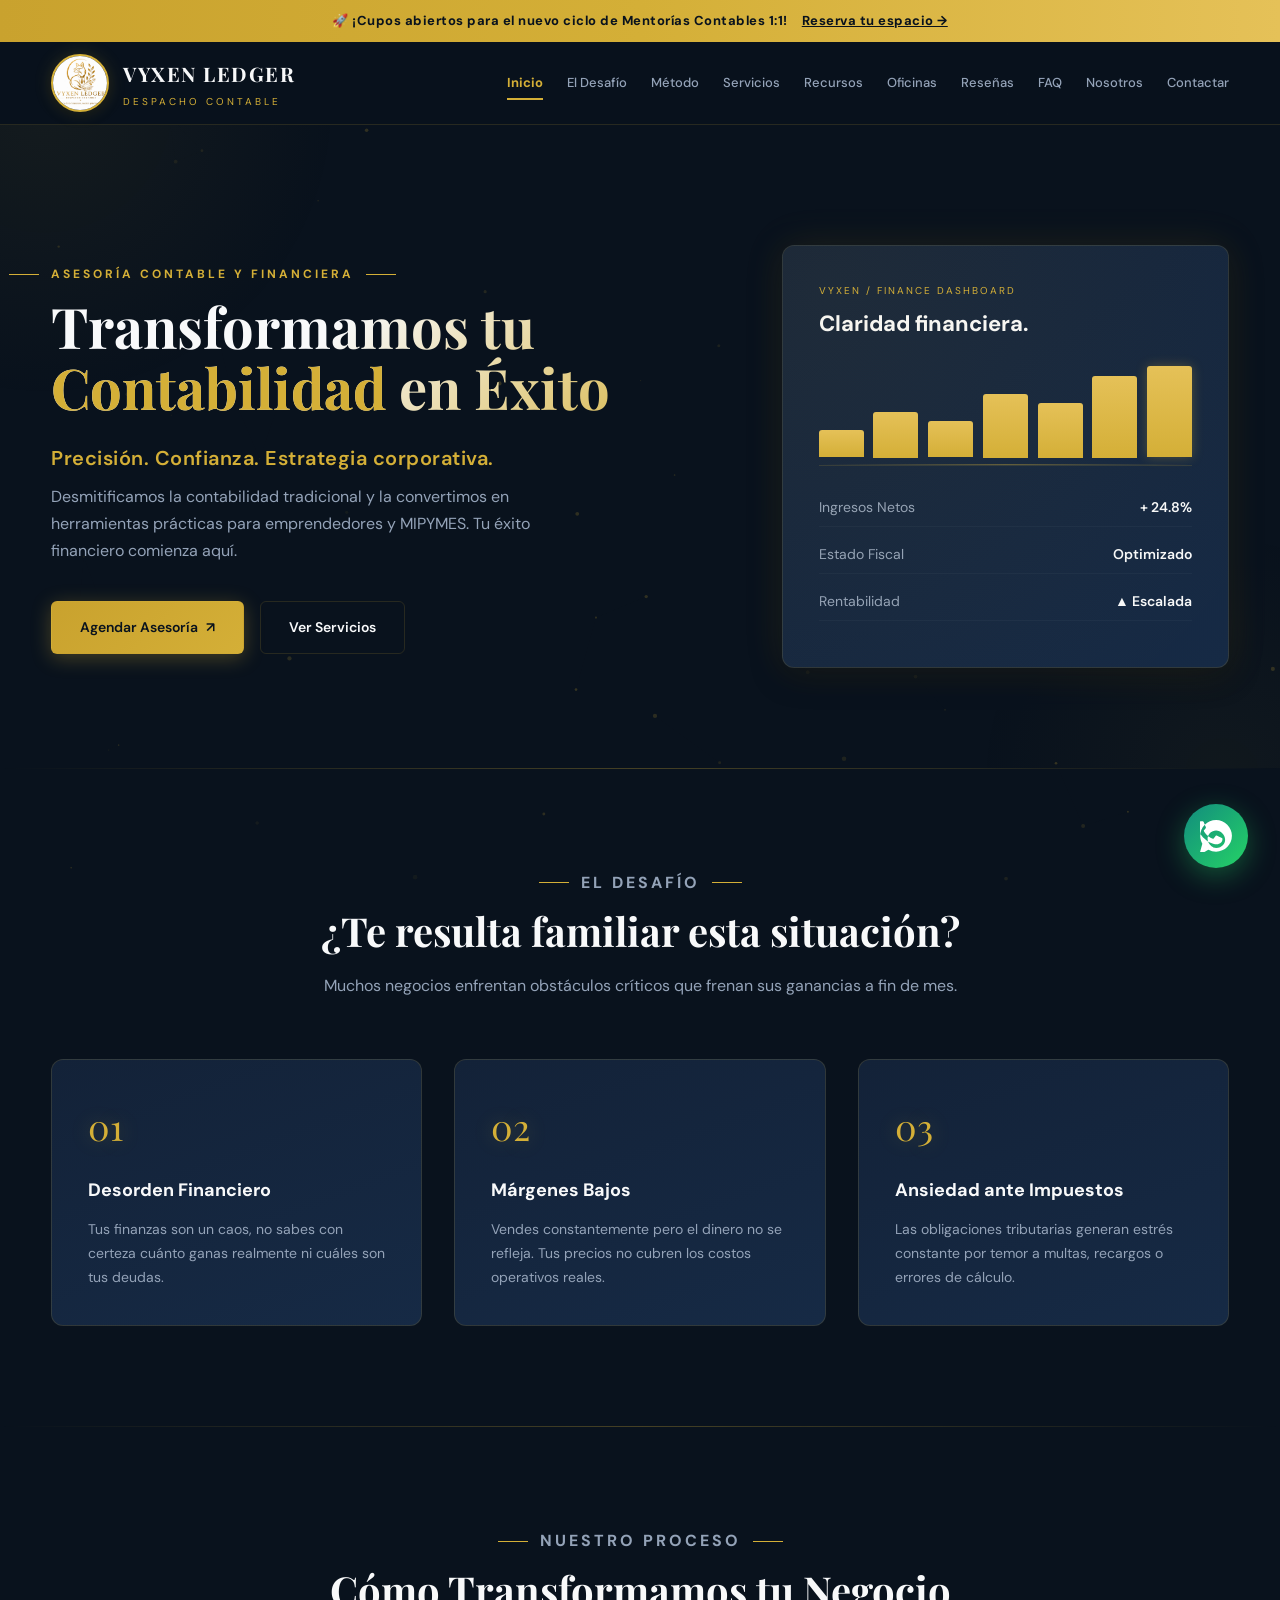
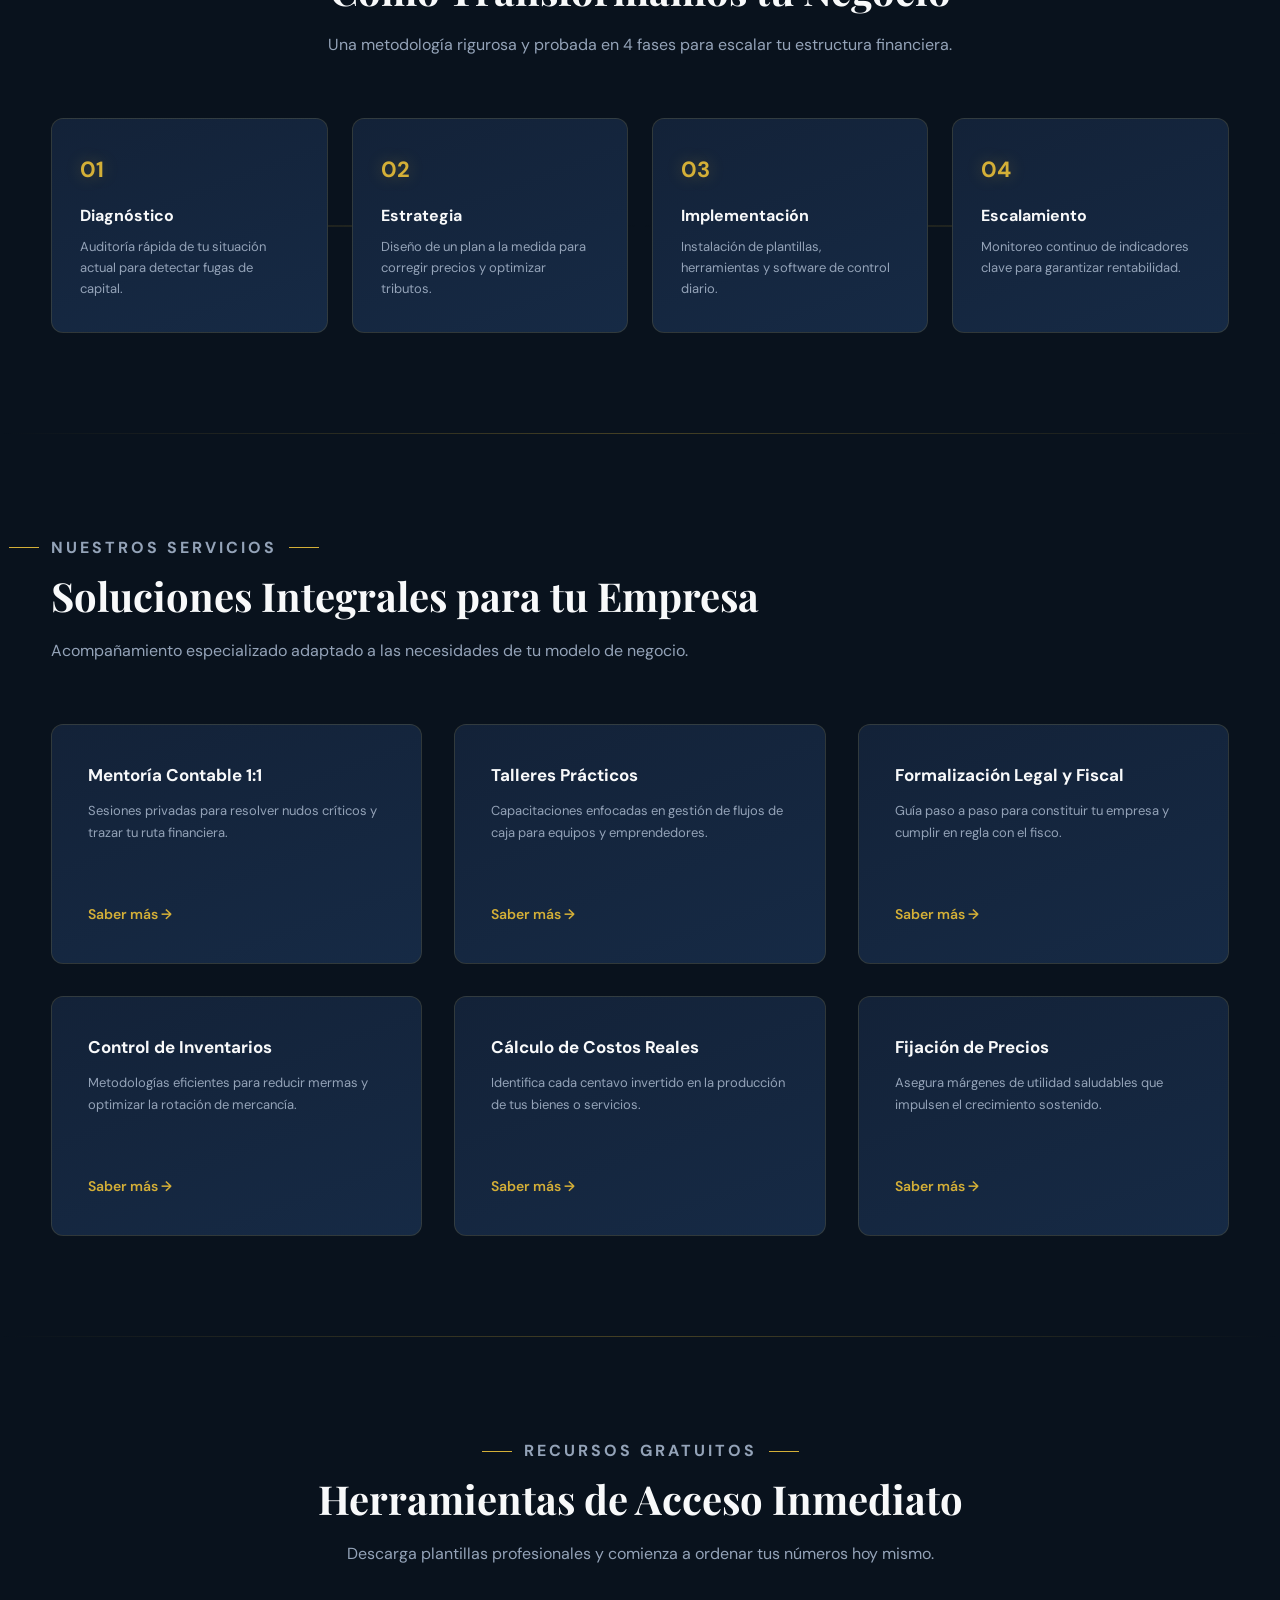
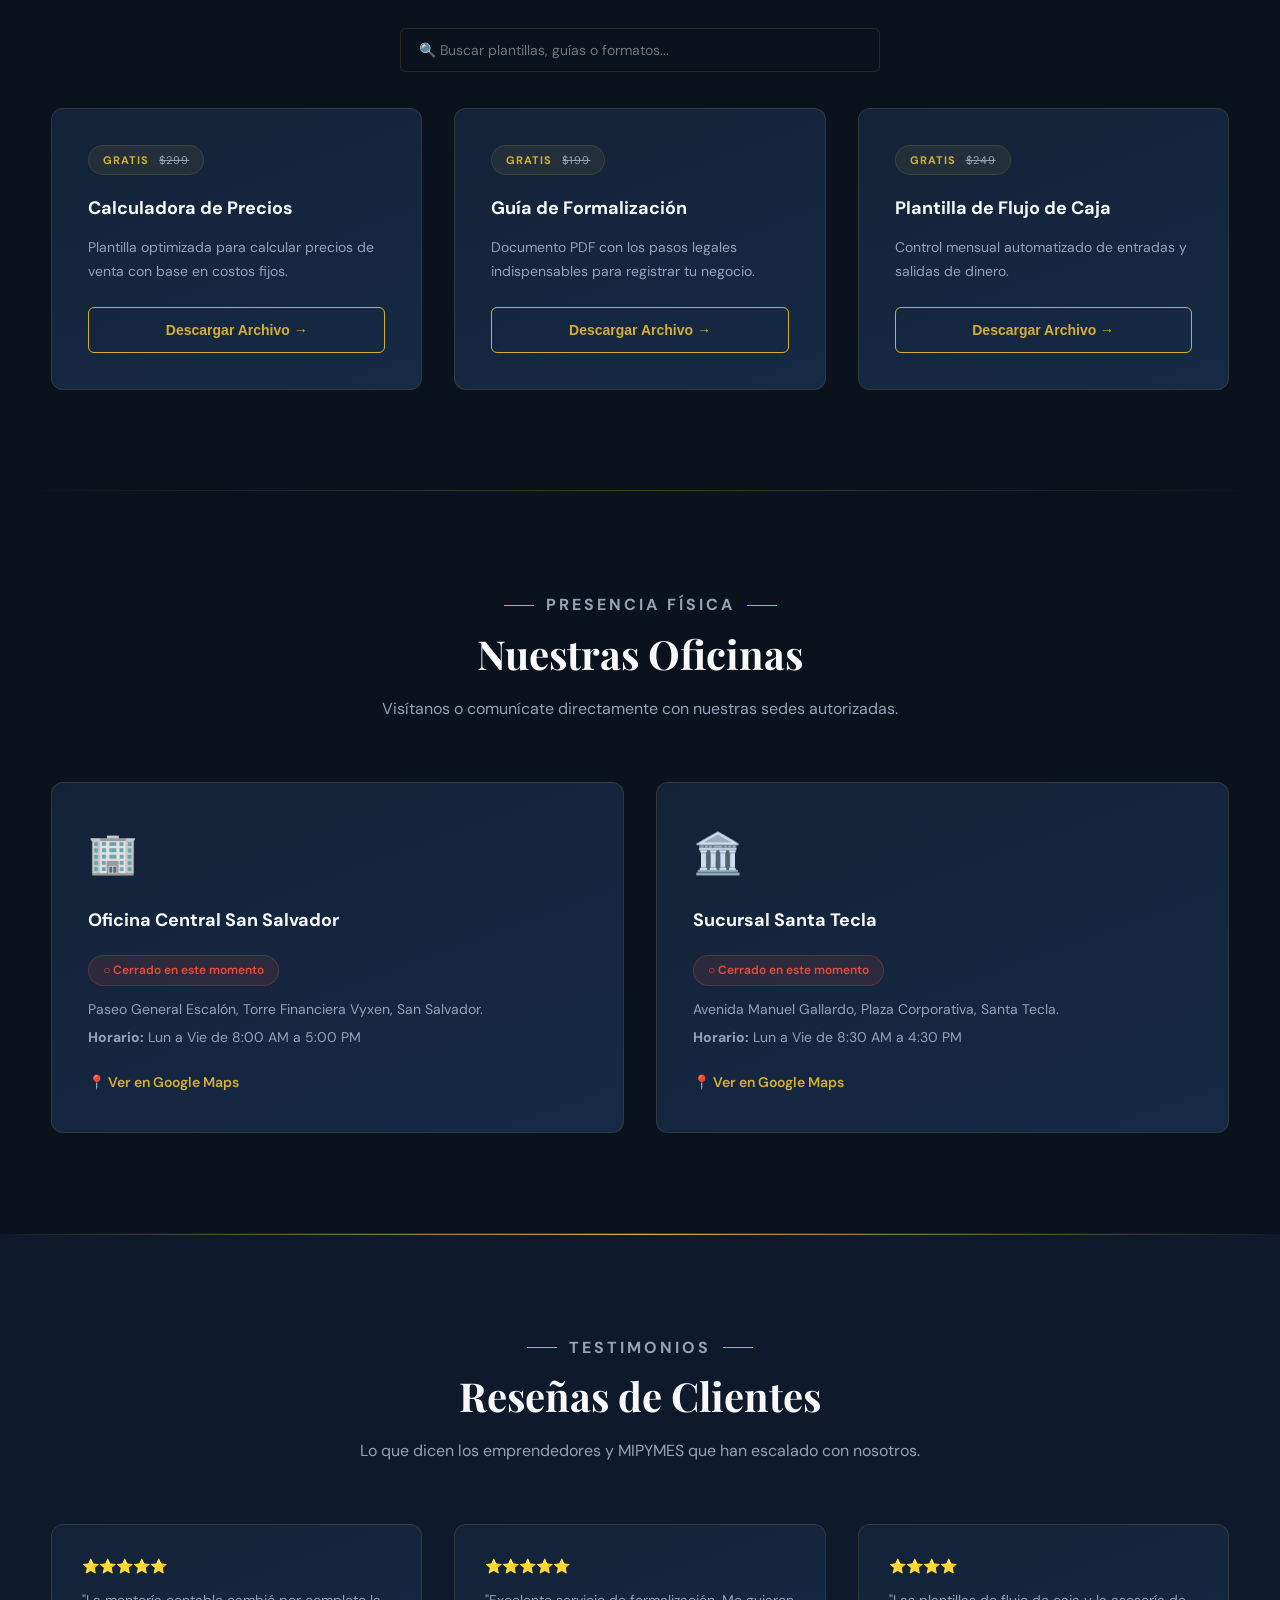
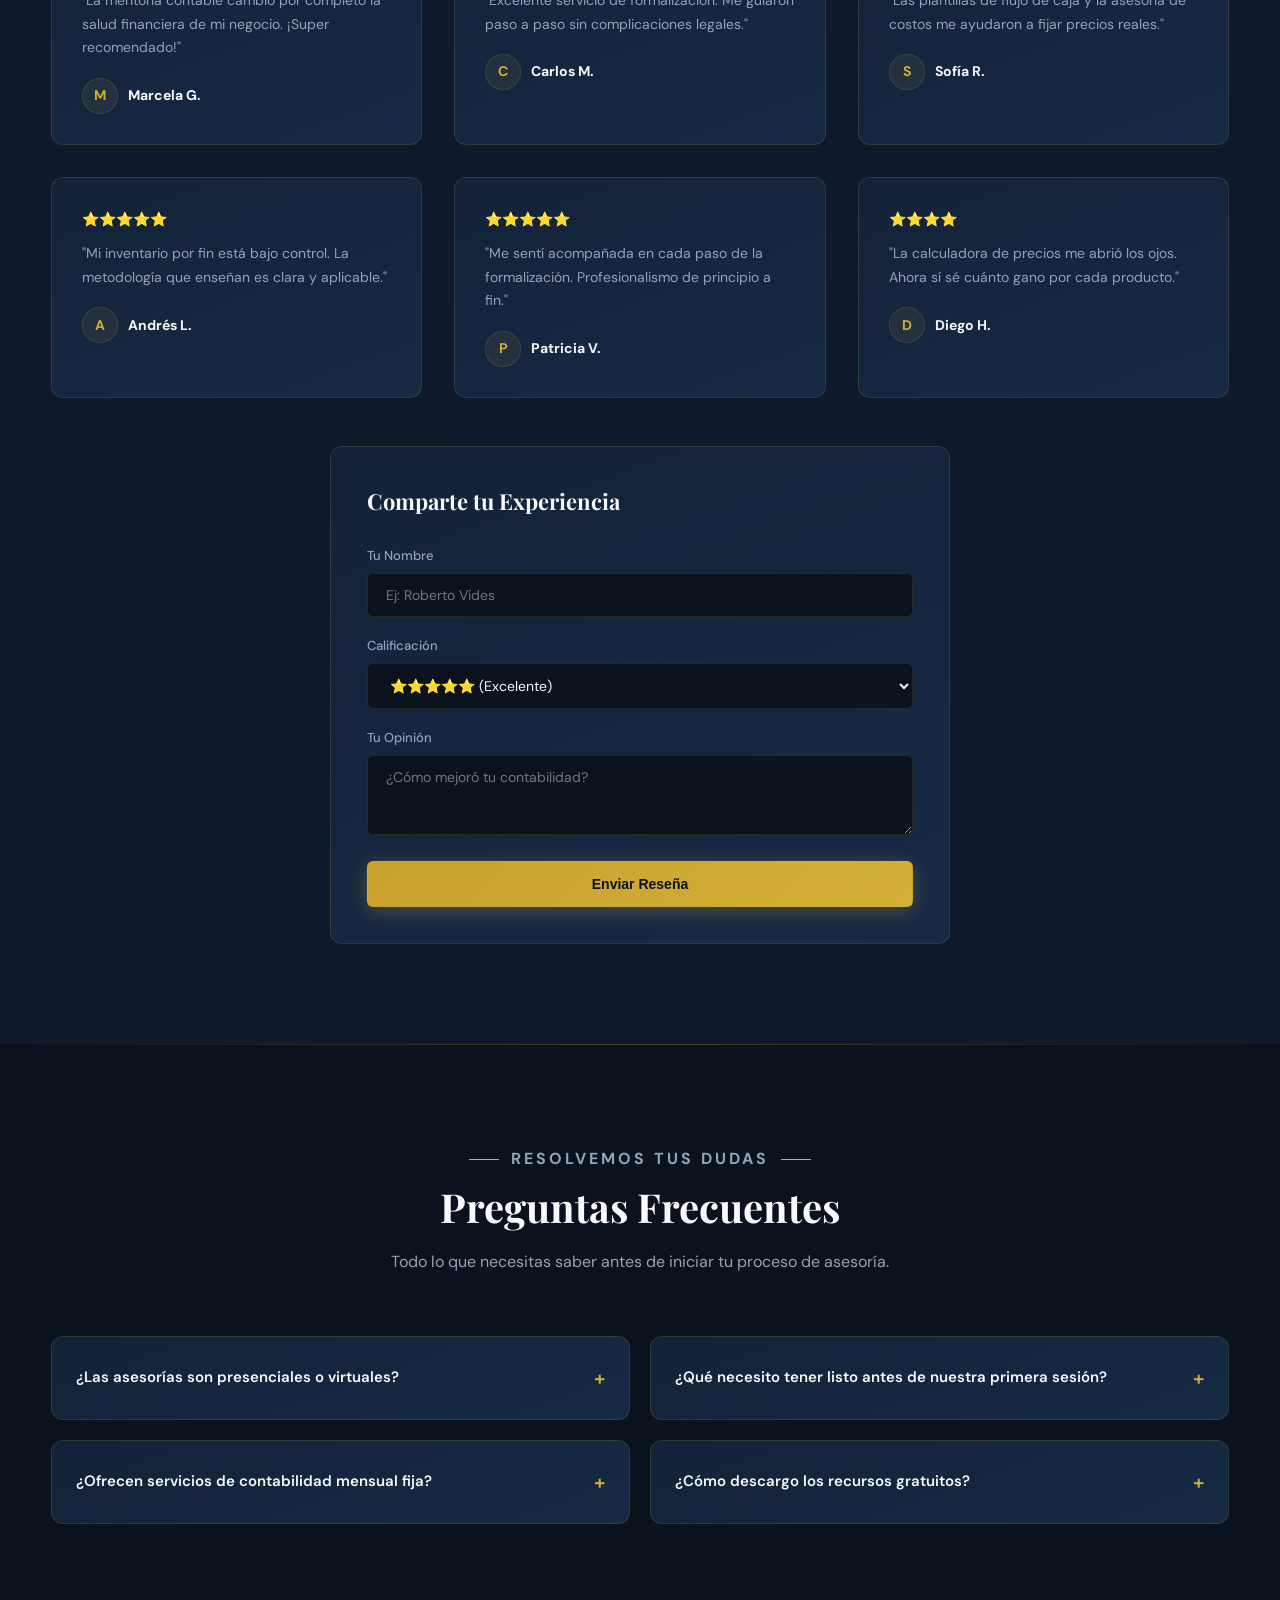
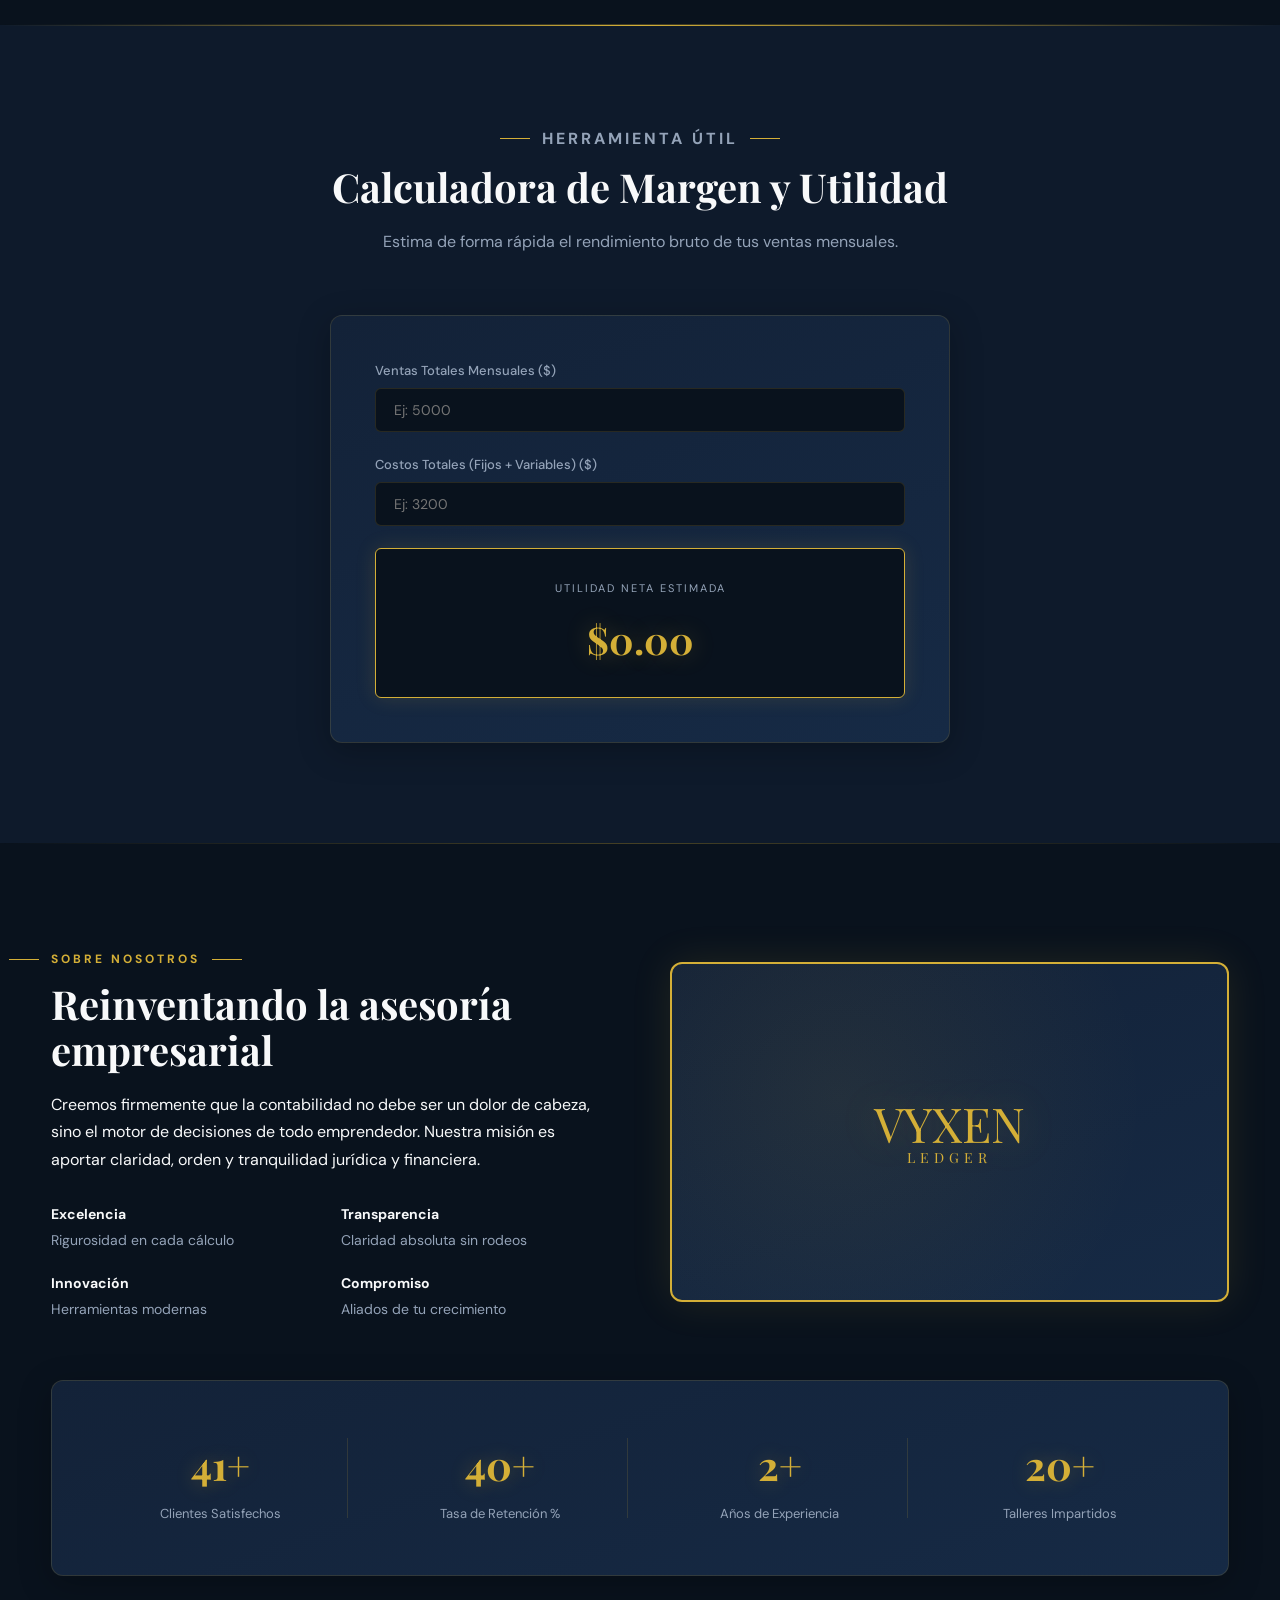
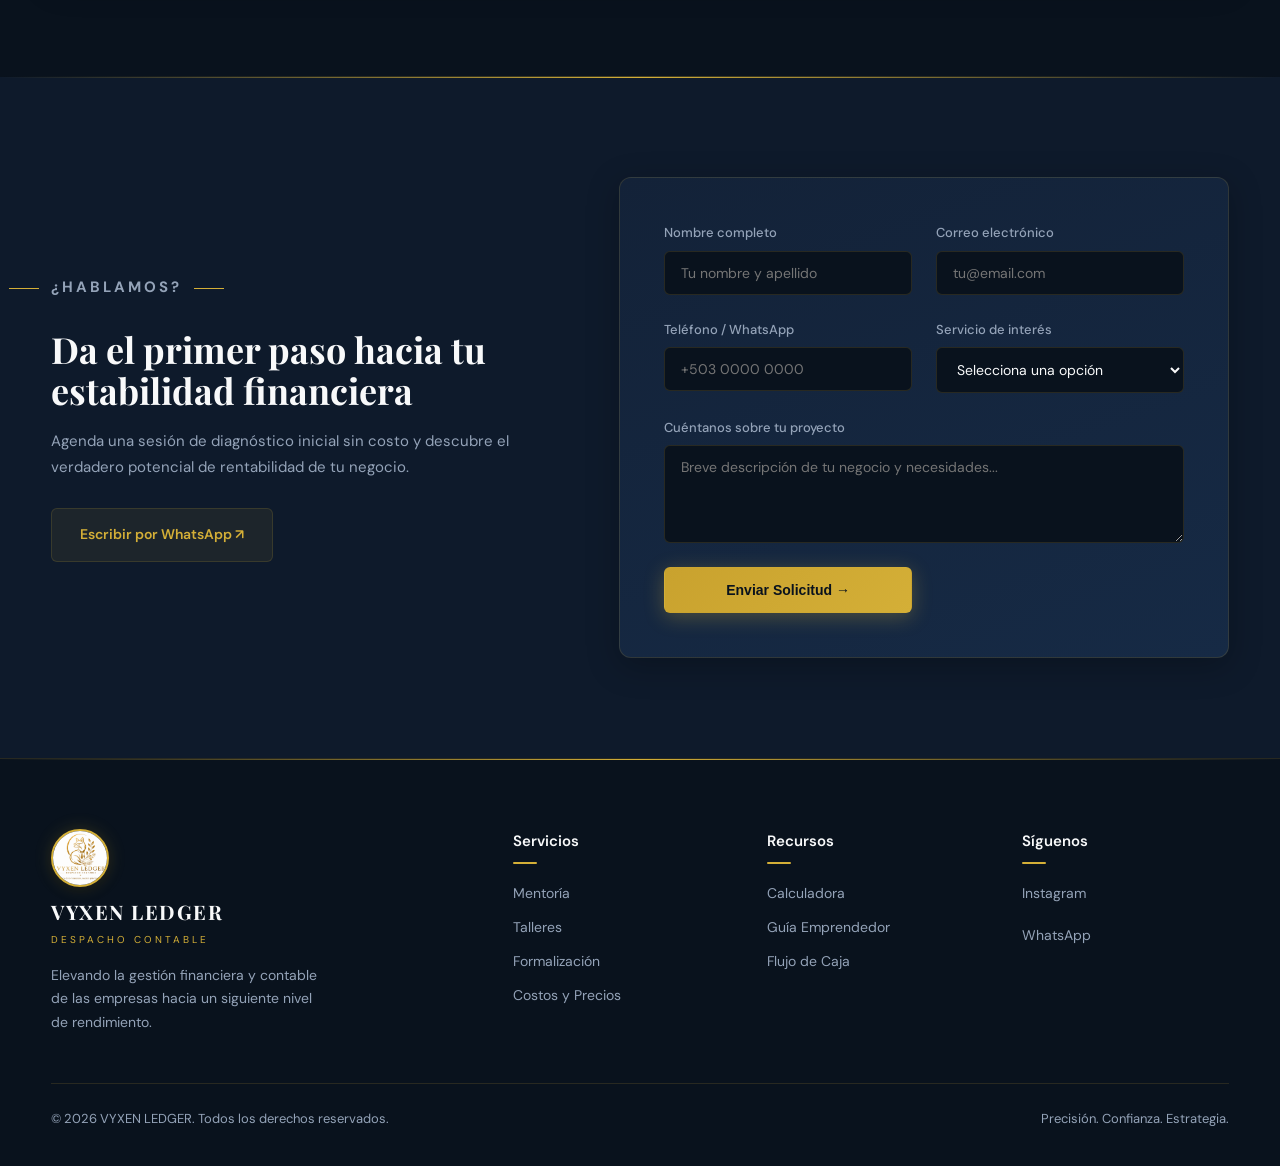
==== commit fdb24654: "Add files via upload" ====
--- a/index.html
+++ b/index.html
@@ -12,7 +12,10 @@
 </head>
 <body>
 
-<!-- BARRA SUPERIOR DE ANUNCiOS (NUEVO) -->
+<!-- CANVAS DE PARTÍCULAS -->
+<canvas id="particles-canvas"></canvas>
+
+<!-- BARRA SUPERIOR DE ANUNCIOS -->
 <div class="top-bar">
   <div class="container top-bar-flex">
     <p>🚀 ¡Cupos abiertos para el nuevo ciclo de Mentorías Contables 1:1!</p>
@@ -20,16 +23,24 @@
   </div>
 </div>
 
-<header class="header">
+<header class="header" id="mainHeader">
   <div class="container nav">
-    <a class="logo" href="#inicio"><span>VYXEN</span> LEDGER</a>
-    <button class="menu-btn" aria-label="Abrir menú">☰</button>
+    <a class="logo" href="#inicio">
+      <img src="VyxenLedger.jpeg" alt="VYXEN LEDGER">
+      <div class="logo-text">
+        <span>VYXEN LEDGER</span>
+        <span>Despacho Contable</span>
+      </div>
+    </a>
+    <button class="menu-btn" aria-label="Abrir menú" id="menuBtn">☰</button>
     <nav id="navMenu">
       <a href="#inicio">Inicio</a>
       <a href="#problema">El Desafío</a>
       <a href="#metodo">Método</a>
       <a href="#servicios">Servicios</a>
       <a href="#recursos">Recursos</a>
+      <a href="#sucursales">Oficinas</a>
+      <a href="#opiniones">Reseñas</a>
       <a href="#faq">FAQ</a>
       <a href="#nosotros">Nosotros</a>
       <a class="nav-cta" href="#contacto">Contactar</a>
@@ -38,7 +49,8 @@
 </header>
 
 <main>
-  <!-- SECCIÓN HERO -->
+
+  <!-- ==================== HERO ==================== -->
   <section id="inicio" class="hero">
     <div class="container hero-grid">
       <div class="hero-copy reveal">
@@ -47,7 +59,7 @@
         <p class="lead">Precisión. Confianza. Estrategia corporativa.</p>
         <p class="sublead">Desmitificamos la contabilidad tradicional y la convertimos en herramientas prácticas para emprendedores y MIPYMES. Tu éxito financiero comienza aquí.</p>
         <div class="actions">
-          <a class="btn primary" href="#contacto">Agendar Asesoría <span>↗</span></a>
+          <a class="btn primary" href="#contacto" onclick="toggleAppointmentModal(true)">Agendar Asesoría <span>↗</span></a>
           <a class="btn ghost" href="#servicios">Ver Servicios</a>
         </div>
       </div>
@@ -59,28 +71,31 @@
           <div class="chart"><i></i><i></i><i></i><i></i><i></i><i></i><i></i></div>
           <div class="ledger-row"><span>Ingresos Netos</span><b>+ 24.8%</b></div>
           <div class="ledger-row"><span>Estado Fiscal</span><b>Optimizado</b></div>
-        </div>
-      </div>
-    </div>
-  </section>
-
-  <!-- SECCIÓN: EL PROBLEMA -->
+          <div class="ledger-row"><span>Rentabilidad</span><b>▲ Escalada</b></div>
+        </div>
+      </div>
+    </div>
+  </section>
+
+  <div class="section-divider"></div>
+
+  <!-- ==================== EL PROBLEMA ==================== -->
   <section id="problema" class="section problem">
     <div class="container">
       <div class="section-head reveal">
         <p class="eyebrow">EL DESAFÍO</p>
         <h2>¿Te resulta familiar esta situación?</h2>
-        <p>Muchos negocios enfrentan obstáculos críticos que frenan su rentabilidad a fin de mes.</p>
-      </div>
-      <div class="three-grid">
+        <p>Muchos negocios enfrentan obstáculos críticos que frenan sus ganancias a fin de mes.</p>
+      </div>
+      <div class="three-grid stagger-children">
         <article class="problem-card reveal">
           <div class="number">01</div>
           <h3>Desorden Financiero</h3>
-          <p>Tus finanzas son un caos, no sabes con certeza cuánto ganas realmente ni cuáles son tus deudas reales.</p>
+          <p>Tus finanzas son un caos, no sabes con certeza cuánto ganas realmente ni cuáles son tus deudas.</p>
         </article>
         <article class="problem-card reveal">
           <div class="number">02</div>
-          <h3>Márgenes de Ganancia Bajos</h3>
+          <h3>Márgenes Bajos</h3>
           <p>Vendes constantemente pero el dinero no se refleja. Tus precios no cubren los costos operativos reales.</p>
         </article>
         <article class="problem-card reveal">
@@ -92,7 +107,9 @@
     </div>
   </section>
 
-  <!-- SECCIÓN: MÉTODO -->
+  <div class="section-divider"></div>
+
+  <!-- ==================== MÉTODO ==================== -->
   <section id="metodo" class="section method">
     <div class="container">
       <div class="section-head reveal">
@@ -100,7 +117,7 @@
         <h2>Cómo Transformamos tu Negocio</h2>
         <p>Una metodología rigurosa y probada en 4 fases para escalar tu estructura financiera.</p>
       </div>
-      <div class="steps">
+      <div class="steps stagger-children">
         <article class="step reveal">
           <span>01</span>
           <h3>Diagnóstico</h3>
@@ -125,7 +142,9 @@
     </div>
   </section>
 
-  <!-- SECCIÓN: SERVICIOS -->
+  <div class="section-divider"></div>
+
+  <!-- ==================== SERVICIOS ==================== -->
   <section id="servicios" class="section services">
     <div class="container">
       <div class="section-head left reveal">
@@ -133,88 +152,165 @@
         <h2>Soluciones Integrales para tu Empresa</h2>
         <p>Acompañamiento especializado adaptado a las necesidades de tu modelo de negocio.</p>
       </div>
-      <div class="services-grid">
-        <article class="service reveal">
-          <span class="icon">↗</span>
-          <h3>Mentoría Contable 1:1</h3>
-          <p>Sesiones privadas para resolver nudos críticos y trazar tu ruta financiera.</p>
-          <a href="#contacto">Saber más →</a>
-        </article>
-        <article class="service reveal">
-          <span class="icon">▦</span>
-          <h3>Talleres Prácticos</h3>
-          <p>Capacitaciones enfocadas en gestión de flujos de caja para equipos y emprendedores.</p>
-          <a href="#contacto">Saber más →</a>
-        </article>
-        <article class="service reveal">
-          <span class="icon">✓</span>
-          <h3>Formalización Legal y Fiscal</h3>
-          <p>Guía paso a paso para constituir tu empresa y cumplir en regla con el fisco.</p>
-          <a href="#contacto">Saber más →</a>
-        </article>
-        <article class="service reveal">
-          <span class="icon">▤</span>
-          <h3>Control de Inventarios</h3>
-          <p>Metodologías eficientes para reducir mermas y optimizar la rotación de mercancía.</p>
-          <a href="#contacto">Saber más →</a>
-        </article>
-        <article class="service reveal">
-          <span class="icon">$</span>
-          <h3>Cálculo de Costos Reales</h3>
-          <p>Identifica cada centavo invertido en la producción de tus bienes o servicios.</p>
-          <a href="#contacto">Saber más →</a>
-        </article>
-        <article class="service reveal">
-          <span class="icon">⌁</span>
-          <h3>Fijación de Precios Estratégicos</h3>
-          <p>Asegura márgenes de utilidad saludables que impulsen el crecimiento sostenido.</p>
-          <a href="#contacto">Saber más →</a>
-        </article>
-      </div>
-    </div>
-  </section>
-
-  <!-- SECCIÓN: RECURSOS (LEAD MAGNETS) -->
-  <section id="recursos" class="section resources">
+      <div class="services-grid stagger-children">
+        <article class="service-card reveal">
+          <div>
+            <h3>Mentoría Contable 1:1</h3>
+            <p>Sesiones privadas para resolver nudos críticos y trazar tu ruta financiera.</p>
+          </div>
+          <a class="service-link" href="#contacto">Saber más →</a>
+        </article>
+        <article class="service-card reveal">
+          <div>
+            <h3>Talleres Prácticos</h3>
+            <p>Capacitaciones enfocadas en gestión de flujos de caja para equipos y emprendedores.</p>
+          </div>
+          <a class="service-link" href="#contacto">Saber más →</a>
+        </article>
+        <article class="service-card reveal">
+          <div>
+            <h3>Formalización Legal y Fiscal</h3>
+            <p>Guía paso a paso para constituir tu empresa y cumplir en regla con el fisco.</p>
+          </div>
+          <a class="service-link" href="#contacto">Saber más →</a>
+        </article>
+        <article class="service-card reveal">
+          <div>
+            <h3>Control de Inventarios</h3>
+            <p>Metodologías eficientes para reducir mermas y optimizar la rotación de mercancía.</p>
+          </div>
+          <a class="service-link" href="#contacto">Saber más →</a>
+        </article>
+        <article class="service-card reveal">
+          <div>
+            <h3>Cálculo de Costos Reales</h3>
+            <p>Identifica cada centavo invertido en la producción de tus bienes o servicios.</p>
+          </div>
+          <a class="service-link" href="#contacto">Saber más →</a>
+        </article>
+        <article class="service-card reveal">
+          <div>
+            <h3>Fijación de Precios</h3>
+            <p>Asegura márgenes de utilidad saludables que impulsen el crecimiento sostenido.</p>
+          </div>
+          <a class="service-link" href="#contacto">Saber más →</a>
+        </article>
+      </div>
+    </div>
+  </section>
+
+  <div class="section-divider"></div>
+
+  <!-- ==================== RECURSOS ==================== -->
+  <section id="recursos" class="section resources-section">
     <div class="container">
       <div class="section-head reveal">
         <p class="eyebrow">RECURSOS GRATUITOS</p>
         <h2>Herramientas de Acceso Inmediato</h2>
         <p>Descarga plantillas profesionales y comienza a ordenar tus números hoy mismo.</p>
       </div>
-      <div class="resource-grid">
-        <article class="resource reveal">
-          <div class="resource-icon">📊</div>
-          <div>
-            <span>GRATIS <s>$299</s></span>
-            <h3>Calculadora de Precios</h3>
-            <p>Plantilla optimizada para calcular precios de venta con base en costos fijos.</p>
-            <button class="text-btn" onclick="downloadNotice()">Descargar Archivo →</button>
-          </div>
-        </article>
-        <article class="resource reveal">
-          <div class="resource-icon">📋</div>
-          <div>
-            <span>GRATIS <s>$199</s></span>
-            <h3>Guía de Formalización</h3>
-            <p>Documento PDF con los pasos legales indispensables para registrar tu negocio.</p>
-            <button class="text-btn" onclick="downloadNotice()">Descargar Archivo →</button>
-          </div>
-        </article>
-        <article class="resource reveal">
-          <div class="resource-icon">📈</div>
-          <div>
-            <span>GRATIS <s>$249</s></span>
-            <h3>Plantilla de Flujo de Caja</h3>
-            <p>Control mensual automatizado de entradas y salidas de dinero.</p>
-            <button class="text-btn" onclick="downloadNotice()">Descargar Archivo →</button>
-          </div>
-        </article>
-      </div>
-    </div>
-  </section>
-
-  <!-- SECCIÓN NUEVA: PREGUNTAS FRECUENTES (FAQ) INTERACTIVAS -->
+
+      <div class="reveal" style="max-width: 480px; margin: 0 auto 36px auto;">
+        <input type="text" id="resource-search" class="form-input" placeholder="🔍 Buscar plantillas, guías o formatos..." oninput="filterResources()">
+      </div>
+
+      <div class="three-grid resource-grid stagger-children">
+        <article class="resource-card reveal" id="resource-card-1">
+          <span class="price-tag">GRATIS <span class="old-price">$299</span></span>
+          <h3>Calculadora de Precios</h3>
+          <p>Plantilla optimizada para calcular precios de venta con base en costos fijos.</p>
+          <button class="btn outline full" onclick="downloadNotice()">Descargar Archivo →</button>
+        </article>
+        <article class="resource-card reveal" id="resource-card-2">
+          <span class="price-tag">GRATIS <span class="old-price">$199</span></span>
+          <h3>Guía de Formalización</h3>
+          <p>Documento PDF con los pasos legales indispensables para registrar tu negocio.</p>
+          <button class="btn outline full" onclick="downloadNotice()">Descargar Archivo →</button>
+        </article>
+        <article class="resource-card reveal" id="resource-card-3">
+          <span class="price-tag">GRATIS <span class="old-price">$249</span></span>
+          <h3>Plantilla de Flujo de Caja</h3>
+          <p>Control mensual automatizado de entradas y salidas de dinero.</p>
+          <button class="btn outline full" onclick="downloadNotice()">Descargar Archivo →</button>
+        </article>
+      </div>
+    </div>
+  </section>
+
+  <div class="section-divider"></div>
+
+  <!-- ==================== SUCURSALES ==================== -->
+  <section id="sucursales" class="section sucursales-section">
+    <div class="container">
+      <div class="section-head reveal">
+        <p class="eyebrow">PRESENCIA FÍSICA</p>
+        <h2>Nuestras Oficinas</h2>
+        <p>Visítanos o comunícate directamente con nuestras sedes autorizadas.</p>
+      </div>
+      <div class="branches-grid reveal">
+        <div class="branch-card" id="branch-ss">
+          <span class="branch-icon">🏢</span>
+          <h3>Oficina Central San Salvador</h3>
+          <div class="branch-status" id="status-ss">Calculando...</div>
+          <p>Paseo General Escalón, Torre Financiera Vyxen, San Salvador.</p>
+          <p><b>Horario:</b> Lun a Vie de 8:00 AM a 5:00 PM</p>
+          <a href="https://maps.google.com" target="_blank" class="btn-maps">📍 Ver en Google Maps</a>
+        </div>
+        <div class="branch-card" id="branch-st">
+          <span class="branch-icon">🏛️</span>
+          <h3>Sucursal Santa Tecla</h3>
+          <div class="branch-status" id="status-st">Calculando...</div>
+          <p>Avenida Manuel Gallardo, Plaza Corporativa, Santa Tecla.</p>
+          <p><b>Horario:</b> Lun a Vie de 8:30 AM a 4:30 PM</p>
+          <a href="https://maps.google.com" target="_blank" class="btn-maps">📍 Ver en Google Maps</a>
+        </div>
+      </div>
+    </div>
+  </section>
+
+  <div class="section-divider"></div>
+
+  <!-- ==================== RESEÑAS / TESTIMONIOS ==================== -->
+  <section id="opiniones" class="section testimonials">
+    <div class="container">
+      <div class="section-head reveal">
+        <p class="eyebrow">TESTIMONIOS</p>
+        <h2>Reseñas de Clientes</h2>
+        <p>Lo que dicen los emprendedores y MIPYMES que han escalado con nosotros.</p>
+      </div>
+
+      <div class="reviews-slider-track reveal" id="slider-box">
+        <!-- Inyectado por JS -->
+      </div>
+
+      <div class="review-form reveal">
+        <h3>Comparte tu Experiencia</h3>
+        <form id="new-review-form" onsubmit="handleReviewSubmit(event)">
+          <div class="form-group">
+            <label>Tu Nombre</label>
+            <input type="text" id="rev-name" class="form-input" required placeholder="Ej: Roberto Vides">
+          </div>
+          <div class="form-group">
+            <label>Calificación</label>
+            <select id="rev-stars" class="form-input">
+              <option value="5">⭐⭐⭐⭐⭐ (Excelente)</option>
+              <option value="4">⭐⭐⭐⭐ (Muy Bueno)</option>
+              <option value="3">⭐⭐⭐ (Bueno)</option>
+            </select>
+          </div>
+          <div class="form-group full">
+            <label>Tu Opinión</label>
+            <textarea id="rev-text" class="form-textarea" rows="3" required placeholder="¿Cómo mejoró tu contabilidad?"></textarea>
+          </div>
+          <button type="submit" class="btn primary full">Enviar Reseña</button>
+        </form>
+      </div>
+    </div>
+  </section>
+
+  <div class="section-divider"></div>
+
+  <!-- ==================== FAQ ==================== -->
   <section id="faq" class="section faq-section">
     <div class="container">
       <div class="section-head reveal">
@@ -243,30 +339,39 @@
     </div>
   </section>
 
-  <!-- SECCIÓN: TESTIMONIOS -->
-  <section class="section testimonials">
-    <div class="container">
-      <div class="section-head reveal">
-        <p class="eyebrow">TESTIMONIOS</p>
-        <h2>Casos de Éxito Reales</h2>
-      </div>
-      <div class="test-grid">
-        <article class="quote reveal">
-          <p>“Gracias a VYXEN LEDGER entendí por fin mis números. Ahora sé exactamente cuánto gano y cómo proteger mis márgenes de ganancia.”</p>
-          <div><b>MR</b><span>María Rodríguez<br><small>Dueña de Boutique</small></span></div>
-        </article>
-        <article class="quote reveal">
-          <p>“El taller de formalización eliminó por completo mi ansiedad fiscal. Explican conceptos complejos de forma sumamente sencilla.”</p>
-          <div><b>CG</b><span>Carlos Gómez<br><small>Consultor Independiente</small></span></div>
-        </article>
-      </div>
-    </div>
-  </section>
-
-  <!-- SECCIÓN: SOBRE NOSOTROS & STATS -->
+  <div class="section-divider"></div>
+
+  <!-- ==================== CALCULADORA FINANCIERA ==================== -->
+  <section id="calculadora" class="section calculator-section">
+    <div class="container">
+      <div class="section-head reveal">
+        <p class="eyebrow">HERRAMIENTA ÚTIL</p>
+        <h2>Calculadora de Margen y Utilidad</h2>
+        <p>Estima de forma rápida el rendimiento bruto de tus ventas mensuales.</p>
+      </div>
+      <div class="calc-box reveal">
+        <div class="form-group" style="margin-bottom: 22px;">
+          <label>Ventas Totales Mensuales ($)</label>
+          <input type="number" id="calc-ventas" class="form-input" placeholder="Ej: 5000" oninput="calcularUtilidad()">
+        </div>
+        <div class="form-group" style="margin-bottom: 22px;">
+          <label>Costos Totales (Fijos + Variables) ($)</label>
+          <input type="number" id="calc-costos" class="form-input" placeholder="Ej: 3200" oninput="calcularUtilidad()">
+        </div>
+        <div class="calc-result">
+          <span>UTILIDAD NETA ESTIMADA</span>
+          <h3 id="calc-resultado">$0.00</h3>
+        </div>
+      </div>
+    </div>
+  </section>
+
+  <div class="section-divider"></div>
+
+  <!-- ==================== SOBRE NOSOTROS & STATS ==================== -->
   <section id="nosotros" class="section about">
     <div class="container about-grid">
-      <div class="reveal">
+      <div class="reveal-left">
         <p class="eyebrow">SOBRE NOSOTROS</p>
         <h2>Reinventando la asesoría empresarial</h2>
         <p>Creemos firmemente que la contabilidad no debe ser un dolor de cabeza, sino el motor de decisiones de todo emprendedor. Nuestra misión es aportar claridad, orden y tranquilidad jurídica y financiera.</p>
@@ -277,57 +382,81 @@
           <span><b>Compromiso</b>Aliados de tu crecimiento</span>
         </div>
       </div>
-      <div class="office reveal">
+      <div class="office reveal-right">
         <div class="office-mark">VYXEN<br><small>LEDGER</small></div>
       </div>
     </div>
-    <div class="container stats">
-      <div><strong>100+</strong><span>Clientes Satisfechos</span></div>
-      <div><strong>98%</strong><span>Tasa de Retención</span></div>
-      <div><strong>5+</strong><span>Años de Experiencia</span></div>
-      <div><strong>50+</strong><span>Talleres Impartidos</span></div>
-    </div>
-  </section>
-
-  <!-- SECCIÓN: CONTACTO Y FORMULARIO -->
+    <div class="container stats reveal">
+      <div><strong class="counter" data-target="100">0</strong><span>Clientes Satisfechos</span></div>
+      <div><strong class="counter" data-target="98">0</strong><span>Tasa de Retención %</span></div>
+      <div><strong class="counter" data-target="5">0</strong><span>Años de Experiencia</span></div>
+      <div><strong class="counter" data-target="50">0</strong><span>Talleres Impartidos</span></div>
+    </div>
+  </section>
+
+  <div class="section-divider"></div>
+
+  <!-- ==================== CONTACTO ==================== -->
   <section id="contacto" class="contact">
     <div class="container contact-grid">
-      <div class="contact-copy reveal">
+      <div class="contact-copy reveal-left">
         <p class="eyebrow">¿HABLAMOS?</p>
         <h2>Da el primer paso hacia tu estabilidad financiera</h2>
         <p>Agenda una sesión de diagnóstico inicial sin costo y descubre el verdadero potencial de rentabilidad de tu negocio.</p>
         <a class="btn light" href="https://wa.me/50312341234" target="_blank">Escribir por WhatsApp ↗</a>
       </div>
-      <form class="contact-form reveal" onsubmit="submitForm(event)">
+      <form class="contact-form reveal-right" onsubmit="submitForm(event)">
         <label>Nombre completo<input required placeholder="Tu nombre y apellido"></label>
         <label>Correo electrónico<input type="email" required placeholder="tu@email.com"></label>
         <label>Teléfono / WhatsApp<input placeholder="+503 0000 0000"></label>
         <label>Servicio de interés
           <select>
             <option>Selecciona una opción</option>
-            <option>Mentoría 1:1</option>
+            <option>Mentoría</option>
             <option>Talleres Prácticos</option>
             <option>Formalización Legal</option>
             <option>Control de Inventarios</option>
             <option>Costos y Precios</option>
           </select>
         </label>
-        <label>Cuéntanos sobre tu proyecto<textarea rows="4" placeholder="Breve descripción de tu negocio y necesidades..."></textarea></label>
+        <label class="full">Cuéntanos sobre tu proyecto<textarea rows="4" placeholder="Breve descripción de tu negocio y necesidades..."></textarea></label>
         <button class="btn primary full" type="submit">Enviar Solicitud →</button>
       </form>
     </div>
   </section>
+
 </main>
 
+<!-- ==================== MODAL DE CITAS ==================== -->
+<div id="appointment-modal" class="modal-overlay">
+  <div class="modal-content">
+    <button class="close-modal" onclick="toggleAppointmentModal(false)">&times;</button>
+    <h3 style="font-family: 'Playfair Display', serif; color: var(--text-main); margin-bottom: 20px;">Agendar Asesoría</h3>
+    <form onsubmit="handleAppointmentSubmit(event)">
+      <div class="form-group"><label>Nombre Completo</label><input type="text" class="form-input" required></div>
+      <div class="form-group"><label>Sucursal de Preferencia</label><select class="form-input"><option>San Salvador</option><option>Santa Tecla</option><option>Virtual (Online)</option></select></div>
+      <div class="form-group"><label>Fecha y Hora</label><input type="datetime-local" class="form-input" required></div>
+      <button type="submit" class="btn primary full" style="margin-top: 18px;">Confirmar Cita</button>
+    </form>
+  </div>
+</div>
+
+<!-- ==================== FOOTER ==================== -->
 <footer>
   <div class="container footer-grid">
-    <div>
-      <a class="logo" href="#inicio"><span>VYXEN</span> LEDGER</a>
+    <div class="logo-footer">
+      <a class="logo" href="#inicio">
+        <img src="VyxenLedger.jpeg" alt="VYXEN LEDGER Logo">
+        <div class="logo-text">
+          <span>VYXEN LEDGER</span>
+          <span>Despacho Contable</span>
+        </div>
+      </a>
       <p>Elevando la gestión financiera y contable de las empresas hacia un siguiente nivel de rendimiento.</p>
     </div>
     <div>
       <h4>Servicios</h4>
-      <a href="#servicios">Mentoría 1:1</a>
+      <a href="#servicios">Mentoría</a>
       <a href="#servicios">Talleres</a>
       <a href="#servicios">Formalización</a>
       <a href="#servicios">Costos y Precios</a>
@@ -339,33 +468,29 @@
       <a href="#recursos">Flujo de Caja</a>
     </div>
     <div>
-      <h4>Síguenos en nuestras redes sociales</h4>
-    <div class="social-grid">
-      <a href="https://www.instagram.com/sugarcube_sv" target="_blank" class="social-item">
-        <img src="instagram.png" alt="Instagram" class="social-icon">
-        <span>@NexBuild_sv</span>
-      </a>
-      <a href="https://wa.me/50312345678" target="_blank" class="social-item">
-        <img src="whatsapp.png" alt="WhatsApp" class="social-icon">
-        <span>+503 1234-5678</span>
-      </a>
-      <a href="https://www.x.com/sugarcube_sv" target="_blank" class="social-item">
-        <img src="twitter.png" alt="Twitter X" class="social-icon">
-        <span>@NexBuild_sv</span>
-      </a>
-      <a href="https://www.facebook.com/sugarcube_sv" target="_blank" class="social-item">
-        <img src="facebook.png" alt="Facebook" class="social-icon">
-        <span>@NexBuild_sv</span>
-      </a>
-      
+      <h4>Síguenos</h4>
+      <div class="social-grid">
+        <a href="https://instagram.com" target="_blank" class="social-item"><span>Instagram</span></a>
+        <a href="https://wa.me/50312345678" target="_blank" class="social-item"><span>WhatsApp</span></a>
+      </div>
     </div>
   </div>
   <div class="container copyright">
-    © 2026 VYXEN LEDGER. Todos los derechos reservados. <span>Precisión. Confianza. Estrategia.</span>
+    <span>© 2026 VYXEN LEDGER. Todos los derechos reservados.</span>
+    <span>Precisión. Confianza. Estrategia.</span>
   </div>
 </footer>
 
+<!-- BOTÓN FLOTANTE DE WHATSAPP -->
+<a href="https://wa.me/50312345678" target="_blank" class="whatsapp-float" aria-label="Escribir por WhatsApp">
+  <svg class="whatsapp-svg" viewBox="0 0 24 24" width="32" height="32" fill="currentColor">
+    <path d="M.057 24l1.687-6.163c-1.041-1.804-1.588-3.849-1.587-5.946.003-6.556 5.338-11.891 11.893-11.891 3.181.001 6.167 1.24 8.413 3.488 2.245 2.248 3.481 5.236 3.48 8.414-.003 6.557-5.338 11.892-11.893 11.892-1.99-.001-3.951-.5-5.688-1.448-.63.344-6.325 3.442-6.325 3.442zm10.021-3.327c1.642.476 3.407.369 4.965-.303 1.558-.672 2.816-1.898 3.415-3.447.599-1.55.492-3.315-.28-4.957-.771-1.643-2.028-2.895-3.619-3.578-1.591-.683-3.376-.697-4.981-.038-1.605.659-2.868 1.905-3.484 3.488-.616 1.582-.524 3.364.256 4.992.78 1.628 2.051 2.871 3.654 3.518-.088.32-.204.739-.335 1.187zm6.715-6.883c-.116-.183-.423-.291-.884-.523-.461-.232-2.732-1.348-3.155-1.503-.423-.155-.731-.232-1.039.232-.308.464-1.193 1.503-1.462 1.812-.269.309-.538.348-.999.116-.461-.232-1.947-.718-3.712-2.292-1.373-1.226-2.297-2.738-2.566-3.199-.269-.461-.029-.71.203-.938.208-.208.461-.543.692-.814.231-.271.308-.464.462-.774.154-.31.077-.58-.038-.812-.115-.232-1.039-2.507-1.424-3.434-.373-.906-.753-.783-1.039-.798l-.887-.015c-.308 0-.808.116-1.231.58-.423.464-1.616 1.579-1.616 3.85 0 2.272 1.655 4.464 1.885 4.774.231.31 3.254 4.971 7.882 6.969 1.103.475 1.964.759 2.634.974 1.104.351 2.109.301 2.903.182.887-.133 2.732-1.117 3.116-2.196.385-1.079.385-2.005.269-2.196z"/>
+  </svg>
+</a>
+
+<!-- TOAST -->
 <div id="toast" class="toast"></div>
+
 <script src="script.js"></script>
 </body>
 </html>
--- a/style.css
+++ b/style.css
@@ -1,700 +1,1523 @@
-*{box-sizing:border-box;margin:0;padding:0}
-html{scroll-behavior:smooth}
-
-body {
-  font-family: "DM Sans", sans-serif;
-  color: #142232;
-  background: #0f1c2e; 
-  line-height: 1.65;
-}
-
-.container {
-  width: min(1160px, 92%);
-  margin: auto;
-}
-
-.top-bar {
-  background: #09121d;
-  color: #d4af37;
-  font-size: 12px;
-  padding: 8px 0;
-  text-align: center;
-  font-weight: 600;
-  border-bottom: 1px solid #1e3148;
-}
-.top-bar-flex {
-  display: flex;
-  justify-content: center;
-  align-items: center;
-  gap: 15px;
-}
-.top-bar a {
-  color: #f5f3ea;
-  text-decoration: underline;
-}
-
-.header {
-  position: sticky;
-  top: 0;
-  z-index: 20;
-  background: rgba(15, 28, 46, 0.92);
-  backdrop-filter: blur(12px);
-  border-bottom: 1px solid #1e3148;
-}
-.nav {
-  height: 76px;
-  display: flex;
-  align-items: center;
-  justify-content: space-between;
-}
-.logo {
-  font-weight: 800;
-  letter-spacing: .08em;
-  text-decoration: none;
-  color: #ffffff;
-  font-size: 17px;
-}
-.logo span {
-  color: #d4af37; 
-}
-nav {
-  display: flex;
-  align-items: center;
-  gap: 20px;
-}
-nav a {
-  font-size: 13px;
-  color: #cfd8e3;
-  text-decoration: none;
-  font-weight: 600;
-  transition: .2s;
-}
-nav a:hover {
-  color: #d4af37;
-}
-.nav-cta {
-  border: 1px solid #d4af37 !important;
-  color: #d4af37 !important;
-  padding: 10px 17px;
-  border-radius: 30px;
-}
-.menu-btn {
-  display: none;
-  border: 0;
-  background: none;
-  font-size: 25px;
-  color: #fff;
-  cursor: pointer;
-}
-
-.hero {
-  min-height: 700px;
-  display: flex;
-  align-items: center;
-  background: radial-gradient(circle at 78% 35%, #1e3350 0%, #0f1c2e 55%);
-  color: #ffffff;
-  padding: 60px 0;
-}
-.hero-grid {
-  display: grid;
-  grid-template-columns: 1.1fr .9fr;
-  gap: 50px;
-  align-items: center;
-}
-.eyebrow {
-  font-size: 11px;
-  letter-spacing: .2em;
-  font-weight: 800;
-  color: #d4af37;
-  margin-bottom: 15px;
-}
-.hero h1 {
-  font-family: "Playfair Display", serif;
-  font-size: clamp(42px, 5.2vw, 70px);
-  line-height: 1.05;
-  letter-spacing: -.03em;
-  color: #ffffff;
-}
-.hero h1 em {
-  color: #d4af37;
-  font-style: normal;
-}
-.lead {
-  font-size: 18px;
-  font-weight: 700;
-  margin: 20px 0 8px;
-  color: #e2e8f0;
-}
-.sublead {
-  max-width: 590px;
-  color: #9cb1cc;
-}
-.actions {
-  display: flex;
-  gap: 13px;
-  margin-top: 30px;
-}
-.btn {
-  display: inline-flex;
-  align-items: center;
-  justify-content: center;
-  gap: 12px;
-  border-radius: 4px;
-  padding: 14px 23px;
-  text-decoration: none;
-  font-weight: 700;
-  border: 1px solid transparent;
-  cursor: pointer;
-  font-family: inherit;
-  transition: .2s;
-}
-.primary {
-  background: #d4af37;
-  color: #0f1c2e;
-}
-.primary:hover {
-  background: #e6c558;
-}
-.ghost {
-  border-color: #3b5270;
-  color: #ffffff;
-}
-.ghost:hover {
-  border-color: #d4af37;
-  color: #d4af37;
-}
-.light {
-  background: #d4af37;
-  color: #0f1c2e;
-}
-
-.hero-card {
-  height: 460px;
-  position: relative;
-  display: grid;
-  place-items: center;
-}
-.card-glow {
-  position: absolute;
-  width: 350px;
-  height: 350px;
-  background: rgba(212, 175, 55, 0.1);
-  border-radius: 50%;
-  filter: blur(25px);
-}
-.ledger-box {
-  position: relative;
-  width: min(390px, 90%);
-  padding: 36px;
-  background: #16263d;
-  color: #ffffff;
-  box-shadow: 0 25px 50px rgba(0,0,0,0.5);
-  border: 1px solid #283e5c;
-  border-radius: 6px;
-  transform: rotate(2deg);
-}
-.mini-label {
-  font-size: 10px;
-  letter-spacing: .22em;
-  color: #d4af37;
-}
-.ledger-box strong {
-  display: block;
-  font-family: "Playfair Display", serif;
-  font-size: 28px;
-  margin: 20px 0;
-}
-.chart {
-  height: 90px;
-  display: flex;
-  gap: 8px;
-  align-items: end;
-  border-bottom: 1px solid #2e4566;
-  margin-bottom: 15px;
-}
-.chart i {
-  display: block;
-  flex: 1;
-  background: #d4af37;
-  height: 30%;
-  border-radius: 2px 2px 0 0;
-}
-.chart i:nth-child(2){height:45%}
-.chart i:nth-child(3){height:38%}
-.chart i:nth-child(4){height:62%}
-.chart i:nth-child(5){height:52%}
-.chart i:nth-child(6){height:78%}
-.chart i:nth-child(7){height:92%}
-.ledger-row {
-  display: flex;
-  justify-content: space-between;
-  margin-top: 12px;
-  font-size: 13px;
-  color: #9cb1cc;
-}
-.ledger-row b {
-  color: #d4af37;
-}
-
-.section {
-  padding: 100px 0;
-}
-
-.problem {
-  background: #f7f4ea;
-  color: #142232;
-}
-.section-head {
-  text-align: center;
-  max-width: 680px;
-  margin: 0 auto 55px;
-}
-.section-head h2, .about h2, .contact h2 {
-  font-family: "Playfair Display", serif;
-  font-size: clamp(34px, 3.8vw, 48px);
-  line-height: 1.08;
-  letter-spacing: -.03em;
-}
-.problem .section-head h2 { color: #142232; }
-.section-head p:last-child {
-  color: #5c6e85;
-  margin-top: 15px;
-}
-.three-grid, .test-grid {
-  display: grid;
-  grid-template-columns: repeat(3, 1fr);
-  gap: 20px;
-}
-.problem-card {
-  padding: 35px;
-  border-top: 2px solid #d4af37;
-  background: #ffffff;
-  box-shadow: 0 10px 30px rgba(15, 28, 46, 0.05);
-  border-radius: 4px;
-}
-.number {
-  font-size: 12px;
-  letter-spacing: .16em;
-  color: #d4af37;
-  margin-bottom: 25px;
-  font-weight: 700;
-}
-.problem-card h3, .service h3, .resource h3 {
-  font-size: 20px;
-  margin-bottom: 12px;
-  color: #142232;
-  font-family: "Playfair Display", serif;
-}
-.problem-card p, .service p, .resource p {
-  color: #5c6e85;
-  font-size: 14px;
-}
-
-.method {
-  background: #0f1c2e;
-  color: #ffffff;
-}
-.method .section-head h2 { color: #ffffff; }
-.method .section-head p:last-child { color: #9cb1cc; }
-.steps {
-  display: grid;
-  grid-template-columns: repeat(4, 1fr);
-  gap: 0;
-  border: 1px solid #233752;
-  background: #142238;
-}
-.step {
-  padding: 30px;
-  border-right: 1px solid #233752;
-}
-.step:last-child { border-right: 0; }
-.step > span {
-  font-family: "Playfair Display", serif;
-  font-size: 36px;
-  color: #d4af37;
-}
-.step h3 {
-  margin: 15px 0 10px;
-  color: #ffffff;
-  font-family: "Playfair Display", serif;
-}
-.step p {
-  font-size: 14px;
-  color: #9cb1cc;
-}
-
-.services {
-  background: #f7f4ea;
-  color: #142232;
-}
-.left { text-align: left; margin-left: 0; }
-.services .section-head h2 { color: #142232; }
-.services-grid {
-  display: grid;
-  grid-template-columns: repeat(3, 1fr);
-  gap: 20px;
-}
-.service {
-  background: #ffffff;
-  padding: 35px;
-  min-height: 255px;
-  border: 1px solid #e2ddd0;
-  border-radius: 4px;
-  transition: .3s;
-}
-.service:hover {
-  transform: translateY(-5px);
-  box-shadow: 0 15px 35px rgba(15,28,46,0.08);
-  border-color: #d4af37;
-}
-.icon {
-  display: grid;
-  place-items: center;
-  width: 45px;
-  height: 45px;
-  background: #f4efe1;
-  color: #d4af37;
-  border-radius: 50%;
-  font-weight: 800;
-  margin-bottom: 22px;
-  border: 1px solid #e6dfcc;
-}
-.service a, .text-btn {
-  display: inline-block;
-  margin-top: 20px;
-  color: #b08d2c;
-  font-weight: 800;
-  font-size: 13px;
-  text-decoration: none;
-  border: 0;
-  background: none;
-  cursor: pointer;
-}
-
-.resources {
-  background: #0f1c2e;
-  color: #ffffff;
-}
-.resources .section-head h2 { color: #ffffff; }
-.resources .section-head p:last-child { color: #9cb1cc; }
-.resource-grid {
-  display: grid;
-  grid-template-columns: repeat(3, 1fr);
-  gap: 20px;
-}
-.resource {
-  display: grid;
-  grid-template-columns: auto 1fr;
-  gap: 20px;
-  background: #16263d;
-  border: 1px solid #233752;
-  padding: 28px;
-  border-radius: 4px;
-}
-.resource-icon { font-size: 28px; }
-.resource span {
-  font-size: 11px;
-  letter-spacing: .1em;
-  color: #d4af37;
-  font-weight: 700;
-}
-.resource s { color: #647b99; margin-left: 4px; }
-.resource h3 { margin-top: 7px; color: #ffffff; font-family: "Playfair Display", serif; }
-.resource p { color: #9cb1cc; }
-.resources .text-btn { color: #d4af37; }
-
-.faq-section {
-  background: #142238;
-  color: #fff;
-}
-.faq-section .section-head h2 { color: #fff; }
-.faq-section .section-head p:last-child { color: #9cb1cc; }
-.faq-grid {
-  max-width: 800px;
-  margin: 0 auto;
-  display: flex;
-  flex-direction: column;
-  gap: 15px;
-}
-.faq-item {
-  background: #1b2e4a;
-  border: 1px solid #2a4365;
-  padding: 20px 25px;
-  border-radius: 6px;
-  transition: .3s;
-}
-.faq-item summary {
-  font-weight: 700;
-  font-size: 16px;
-  cursor: pointer;
-  color: #ffffff;
-  list-style: none;
-  display: flex;
-  justify-content: space-between;
-  align-items: center;
-}
-.faq-item summary::after {
-  content: "+";
-  font-size: 20px;
-  color: #d4af37;
-}
-.faq-item[open] summary::after {
-  content: "-";
-}
-.faq-item p {
-  margin-top: 15px;
-  color: #9cb1cc;
-  font-size: 14px;
-}
-
-.testimonials {
-  background: #f7f4ea;
-  color: #142232;
-}
-.testimonials .section-head h2 { color: #142232; }
-.test-grid {
-  grid-template-columns: repeat(2, 1fr);
-}
-.quote {
-  background: #ffffff;
-  padding: 35px;
-  border: 1px solid #e2ddd0;
-  border-radius: 4px;
-}
-.quote > p {
-  font-family: "Playfair Display", serif;
-  font-size: 18px;
-  line-height: 1.5;
-  color: #142232;
-}
-.quote div {
-  display: flex;
-  align-items: center;
-  gap: 13px;
-  margin-top: 25px;
-}
-.quote b {
-  display: grid;
-  place-items: center;
-  width: 40px;
-  height: 40px;
-  border-radius: 50%;
-  background: #f4efe1;
-  color: #b08d2c;
-  font-size: 11px;
-}
-.quote span { font-size: 13px; font-weight: 700; color: #142232; }
-.quote small { font-weight: 400; color: #5c6e85; }
-
-.about {
-  background: #f7f4ea;
-  color: #142232;
-}
-.about h2 { color: #142232; }
-.about-grid {
-  display: grid;
-  grid-template-columns: 1fr 1fr;
-  gap: 70px;
-  align-items: center;
-}
-.about p:not(.eyebrow) { color: #5c6e85; margin-top: 20px; }
-.values {
-  display: grid;
-  grid-template-columns: 1fr 1fr;
-  gap: 20px;
-  margin-top: 30px;
-}
-.values span { font-size: 12px; color: #5c6e85; }
-.values b { display: block; color: #142232; font-size: 14px; margin-bottom: 3px; }
-
-.office {
-  min-height: 400px;
-  background: linear-gradient(135deg, #16263d, #233c5e);
-  display: grid;
-  place-items: center;
-  border: 1px solid #d4af37;
-  border-radius: 6px;
-  box-shadow: 20px 20px 0 #e6e1d3;
-}
-.office-mark {
-  font-family: "Playfair Display", serif;
-  font-size: 50px;
-  text-align: center;
-  color: #ffffff;
-  line-height: .9;
-  letter-spacing: .04em;
-}
-.office-mark small {
-  font-family: "DM Sans", sans-serif;
-  font-size: 12px;
-  letter-spacing: .3em;
-  color: #d4af37;
-}
-
-.stats {
-  display: grid;
-  grid-template-columns: repeat(4, 1fr);
-  margin-top: 100px;
-  padding-top: 45px;
-  border-top: 1px solid #dcd7cb;
-}
-.stats div {
-  text-align: center;
-  border-right: 1px solid #dcd7cb;
-}
-.stats div:last-child { border: 0; }
-.stats strong {
-  display: block;
-  font-family: "Playfair Display", serif;
-  font-size: 42px;
-  color: #b08d2c;
-}
-.stats span {
-  font-size: 12px;
-  color: #5c6e85;
-}
-
-.contact {
-  background: #0f1c2e;
-  color: #ffffff;
-  padding: 100px 0;
-}
-.contact-grid {
-  display: grid;
-  grid-template-columns: .8fr 1.2fr;
-  gap: 70px;
-  align-items: start;
-}
-.contact h2 { font-size: 45px; color: #fff; font-family: "Playfair Display", serif; }
-.contact-copy > p:not(.eyebrow) { color: #9cb1cc; margin: 20px 0 30px; }
-
-.contact-form {
-  background: #f7f4ea;
-  color: #142232;
-  padding: 35px;
-  border-radius: 6px;
-  display: grid;
-  grid-template-columns: 1fr 1fr;
-  gap: 18px;
-  border: 1px solid #233752;
-}
-.contact-form label { font-size: 12px; font-weight: 700; color: #142232; }
-.contact-form label:last-of-type { grid-column: 1/-1; }
-.contact-form input, .contact-form select, .contact-form textarea {
-  display: block;
-  width: 100%;
-  margin-top: 7px;
-  border: 1px solid #d2d8d1;
-  background: white;
-  padding: 13px;
-  font: inherit;
-  outline: none;
-  border-radius: 4px;
-  color: #142232;
-}
-.contact-form textarea { resize: vertical; }
-.full { width: 100%; grid-column: 1/-1; }
-
-footer {
-  background: #09121d;
-  color: #8fa4be;
-  padding: 65px 0 20px;
-  border-top: 1px solid #1e3148;
-}
-.footer-grid {
-  display: grid;
-  grid-template-columns: 1.5fr 1fr 1fr 1fr;
-  gap: 40px;
-}
-.footer-grid p { font-size: 13px; margin-top: 14px; }
-.footer-grid h4 { color: #ffffff; font-size: 13px; margin-bottom: 13px; font-family: "Playfair Display", serif; }
-.footer-grid a:not(.logo) { display: block; color: #8fa4be; text-decoration: none; font-size: 13px; margin: 7px 0; }
-.footer-grid a:not(.logo):hover { color: #d4af37; }
-.copyright {
-  border-top: 1px solid #16263d;
-  margin-top: 50px;
-  padding-top: 20px;
-  font-size: 11px;
-  display: flex;
-  justify-content: space-between;
-}
-
-.toast {
-  position: fixed;
-  right: 20px;
-  bottom: 20px;
-  background: #d4af37;
-  color: #0f1c2e;
-  font-weight: 700;
-  padding: 15px 20px;
-  border-radius: 5px;
-  opacity: 0;
-  transform: translateY(20px);
-  transition: .3s;
-  z-index: 99;
-  box-shadow: 0 10px 30px rgba(0,0,0,0.3);
-}
-.toast.show { opacity: 1; transform: none; }
-
-.reveal { opacity: 0; transform: translateY(25px); transition: .7s ease; }
-.reveal.visible { opacity: 1; transform: none; }
-
-@media(max-width:900px){
-  nav { display: none; position: absolute; top: 76px; left: 0; right: 0; background: #0f1c2e; padding: 20px; flex-direction: column; align-items: stretch; border-bottom: 1px solid #1e3148; }
-  .menu-btn { display: block; }
-  nav.open { display: flex; }
-  .hero { padding: 70px 0; }
-  .hero-grid, .about-grid, .contact-grid { grid-template-columns: 1fr; }
-  .hero-card { order: -1; height: 330px; }
-  .services-grid, .resource-grid { grid-template-columns: 1fr 1fr; }
-  .steps { grid-template-columns: 1fr 1fr; border: 0; }
-  .step { border: 1px solid #233752; margin-bottom: 10px; }
-  .three-grid { grid-template-columns: 1fr; }
-  .footer-grid { grid-template-columns: 1fr 1fr; }
-  .office { min-height: 330px; box-shadow: 10px 10px 0 #233752; }
-  .stats { grid-template-columns: 1fr 1fr; gap: 25px; }
-  .stats div:nth-child(2) { border: 0; }
-  .copyright { flex-direction: column; gap: 8px; }
-}
-@media(max-width:600px){
-  .section { padding: 75px 0; }
-  .hero h1 { font-size: 38px; }
-  .services-grid, .resource-grid, .test-grid, .footer-grid { grid-template-columns: 1fr; }
-  .steps { grid-template-columns: 1fr; }
-  .contact-form { grid-template-columns: 1fr; }
-  .contact-form label, .full { grid-column: auto; }
-  .stats { grid-template-columns: 1fr 1fr; }
-  .stats div { border: 0; }
-  .actions { flex-direction: column; }
-  .btn { width: 100%; }
-  .hero-card { display: none; }
-  .contact h2 { font-size: 32px; }
-}
-
-.social-grid {
-  display: flex;
-  justify-content: center;
-  align-items: center;
-  flex-wrap: wrap;
-  gap: 3rem;
-  margin: 2rem 0 3rem;
-}
-
-.social-item {
-  display: flex;
-  align-items: center;
-  gap: 10px;
-  text-decoration: none;
-  color: var(--text-main);
-  transition: all 0.3s ease;
-}
-
-.social-item:hover {
-  color: #ffffff;
-  transform: translateY(-3px);
-}
-
-.social-icon {
-  width: 32px;
-  height: 32px;
-}
+/* ==========================================
+   VYXEN LEDGER — ESTILOS PREMIUM PROFESIONALES
+   Inspirado en la paleta dorada del logo/brand
+   ========================================== */
+
+/* ---------- VARIABLES & CONFIG ---------- */
+:root {
+  --bg-primary: #09121d;
+  --bg-secondary: #0e1a2b;
+  --bg-card: #132238;
+  --bg-card-hover: #182d47;
+  --accent-gold: #d4af37;
+  --accent-gold-hover: #e5c158;
+  --accent-gold-soft: rgba(212, 175, 55, 0.08);
+  --accent-gold-glow: rgba(212, 175, 55, 0.35);
+  --text-main: #f8f9fa;
+  --text-muted: #94a3b8;
+  --border-color: rgba(212, 175, 55, 0.15);
+  --border-hover: rgba(212, 175, 55, 0.45);
+  --transition: all 0.35s cubic-bezier(.4,0,.2,1);
+  --shadow-card: 0 8px 32px rgba(0,0,0,0.25);
+  --shadow-gold: 0 0 40px rgba(212,175,55,0.12);
+  --radius: 12px;
+  --radius-sm: 6px;
+}
+
+*, *::before, *::after { margin:0; padding:0; box-sizing:border-box; }
+
+html { scroll-behavior: smooth; }
+
+body {
+  font-family: 'DM Sans', sans-serif;
+  background: var(--bg-primary);
+  color: var(--text-main);
+  line-height: 1.7;
+  overflow-x: hidden;
+  -webkit-font-smoothing: antialiased;
+}
+
+::selection {
+  background: var(--accent-gold);
+  color: var(--bg-primary);
+}
+
+/* Scrollbar personalizada */
+::-webkit-scrollbar { width: 8px; }
+::-webkit-scrollbar-track { background: var(--bg-primary); }
+::-webkit-scrollbar-thumb { background: var(--accent-gold); border-radius: 4px; }
+
+.container {
+  width: min(1240px, 92%);
+  margin: 0 auto;
+}
+
+/* ---------- PARTÍCULAS DE FONDO ---------- */
+#particles-canvas {
+  position: fixed;
+  top: 0; left: 0;
+  width: 100%; height: 100%;
+  pointer-events: none;
+  z-index: 0;
+  opacity: 0.35;
+}
+
+/* ---------- TOP BAR ---------- */
+.top-bar {
+  background: linear-gradient(90deg, #c9a22e, var(--accent-gold), #e5c158, var(--accent-gold), #c9a22e);
+  background-size: 200% 100%;
+  animation: shimmerBar 4s ease infinite;
+  color: #09121d;
+  font-size: 13px;
+  font-weight: 700;
+  padding: 10px 0;
+  text-align: center;
+  letter-spacing: 0.5px;
+  position: relative;
+  z-index: 1001;
+}
+
+@keyframes shimmerBar {
+  0%,100% { background-position: 0% 50%; }
+  50% { background-position: 100% 50%; }
+}
+
+.top-bar-flex {
+  display: flex;
+  justify-content: center;
+  align-items: center;
+  gap: 14px;
+}
+
+.top-bar a {
+  color: #09121d;
+  text-decoration: underline;
+  font-weight: 700;
+  transition: var(--transition);
+}
+
+.top-bar a:hover {
+  color: #fff;
+}
+
+/* ---------- HEADER / NAV ---------- */
+.header {
+  position: sticky;
+  top: 0;
+  background: rgba(9, 18, 29, 0.92);
+  backdrop-filter: blur(20px) saturate(1.6);
+  -webkit-backdrop-filter: blur(20px) saturate(1.6);
+  border-bottom: 1px solid var(--border-color);
+  z-index: 1000;
+  padding: 12px 0;
+  transition: var(--transition);
+}
+
+.header.scrolled {
+  padding: 8px 0;
+  background: rgba(9, 18, 29, 0.97);
+}
+
+.nav {
+  display: flex;
+  justify-content: space-between;
+  align-items: center;
+}
+
+.logo {
+  display: flex;
+  align-items: center;
+  gap: 14px;
+  text-decoration: none;
+  position: relative;
+}
+
+.logo::after {
+  content: '';
+  position: absolute;
+  bottom: -4px;
+  left: 0;
+  width: 0;
+  height: 2px;
+  background: var(--accent-gold);
+  transition: width 0.4s ease;
+}
+
+.logo:hover::after {
+  width: 100%;
+}
+
+.logo img {
+  width: 58px;
+  height: 58px;
+  object-fit: cover;
+  border-radius: 50%;
+  border: 2.5px solid var(--accent-gold);
+  box-shadow: 0 0 18px rgba(212,175,55,0.2), 0 4px 12px rgba(0,0,0,0.3);
+  transition: var(--transition);
+}
+
+.logo:hover img {
+  box-shadow: 0 0 28px rgba(212,175,55,0.4), 0 4px 12px rgba(0,0,0,0.3);
+  transform: scale(1.05);
+}
+
+.logo-text {
+  display: flex;
+  flex-direction: column;
+}
+
+.logo-text span:first-child {
+  font-family: 'Playfair Display', serif;
+  font-size: 20px;
+  font-weight: 700;
+  color: var(--text-main);
+  letter-spacing: 1.5px;
+}
+
+.logo-text span:last-child {
+  font-size: 10px;
+  color: var(--accent-gold);
+  letter-spacing: 3px;
+  text-transform: uppercase;
+  margin-top: 2px;
+}
+
+#navMenu {
+  display: flex;
+  gap: 24px;
+  align-items: center;
+}
+
+#navMenu a {
+  color: var(--text-muted);
+  text-decoration: none;
+  font-size: 13px;
+  font-weight: 500;
+  transition: var(--transition);
+  position: relative;
+  padding: 4px 0;
+}
+
+#navMenu a::after {
+  content: '';
+  position: absolute;
+  bottom: -2px;
+  left: 50%;
+  width: 0;
+  height: 2px;
+  background: var(--accent-gold);
+  transition: all 0.3s ease;
+  transform: translateX(-50%);
+}
+
+#navMenu a:hover {
+  color: var(--accent-gold);
+}
+
+#navMenu a:hover::after,
+#navMenu a.nav-cta::after {
+  width: 100%;
+}
+
+#navMenu a.nav-cta {
+  color: var(--accent-gold);
+  font-weight: 700;
+}
+
+.menu-btn {
+  display: none;
+  background: none;
+  border: none;
+  color: var(--text-main);
+  font-size: 28px;
+  cursor: pointer;
+  transition: var(--transition);
+}
+
+.menu-btn:hover {
+  color: var(--accent-gold);
+}
+
+/* ---------- SECCIONES GENERALES ---------- */
+.section {
+  padding: 100px 0;
+  position: relative;
+  z-index: 1;
+}
+
+.section-head {
+  text-align: center;
+  max-width: 720px;
+  margin: 0 auto 60px auto;
+}
+
+.section-head.left {
+  text-align: left;
+  margin: 0 0 60px 0;
+}
+
+.eyebrow {
+  color: var(--accent-gold);
+  font-size: 12px;
+  font-weight: 700;
+  letter-spacing: 3px;
+  margin-bottom: 12px;
+  text-transform: uppercase;
+  display: inline-block;
+  position: relative;
+}
+
+.eyebrow::before,
+.eyebrow::after {
+  content: '';
+  position: absolute;
+  top: 50%;
+  width: 30px;
+  height: 1px;
+  background: var(--accent-gold);
+}
+
+.eyebrow::before { right: calc(100% + 12px); }
+.eyebrow::after { left: calc(100% + 12px); }
+
+h2 {
+  font-family: 'Playfair Display', serif;
+  font-size: 40px;
+  margin-bottom: 18px;
+  line-height: 1.15;
+}
+
+.section-head p {
+  color: var(--text-muted);
+  font-size: 16px;
+  line-height: 1.7;
+}
+
+/* ---------- HERO ---------- */
+.hero {
+  padding: 120px 0 100px 0;
+  position: relative;
+  overflow: hidden;
+}
+
+.hero::before {
+  content: '';
+  position: absolute;
+  top: -50%;
+  left: -20%;
+  width: 600px;
+  height: 600px;
+  background: radial-gradient(circle, rgba(212,175,55,0.06) 0%, transparent 70%);
+  border-radius: 50%;
+  animation: heroGlow 8s ease-in-out infinite;
+}
+
+.hero::after {
+  content: '';
+  position: absolute;
+  bottom: -40%;
+  right: -15%;
+  width: 500px;
+  height: 500px;
+  background: radial-gradient(circle, rgba(212,175,55,0.04) 0%, transparent 70%);
+  border-radius: 50%;
+  animation: heroGlow 10s ease-in-out infinite reverse;
+}
+
+@keyframes heroGlow {
+  0%, 100% { transform: scale(1) translate(0, 0); opacity: 0.6; }
+  50% { transform: scale(1.15) translate(20px, -15px); opacity: 1; }
+}
+
+.hero-grid {
+  display: grid;
+  grid-template-columns: 1.2fr 0.8fr;
+  gap: 60px;
+  align-items: center;
+  position: relative;
+  z-index: 2;
+}
+
+.hero h1 {
+  font-family: 'Playfair Display', serif;
+  font-size: 56px;
+  line-height: 1.08;
+  margin-bottom: 24px;
+  background: linear-gradient(135deg, var(--text-main) 40%, var(--accent-gold) 100%);
+  -webkit-background-clip: text;
+  -webkit-text-fill-color: transparent;
+  background-clip: text;
+}
+
+.hero h1 em {
+  color: var(--accent-gold);
+  font-style: normal;
+  -webkit-text-fill-color: var(--accent-gold);
+}
+
+.lead {
+  font-size: 20px;
+  color: var(--accent-gold);
+  margin-bottom: 8px;
+  font-weight: 600;
+  letter-spacing: 0.5px;
+}
+
+.sublead {
+  color: var(--text-muted);
+  margin-bottom: 36px;
+  font-size: 16px;
+  line-height: 1.7;
+  max-width: 520px;
+}
+
+.actions {
+  display: flex;
+  gap: 16px;
+  flex-wrap: wrap;
+}
+
+/* ---------- BOTONES ---------- */
+.btn {
+  padding: 14px 28px;
+  border-radius: var(--radius-sm);
+  font-weight: 600;
+  text-decoration: none;
+  cursor: pointer;
+  transition: var(--transition);
+  display: inline-flex;
+  align-items: center;
+  gap: 8px;
+  border: 1px solid transparent;
+  font-size: 14px;
+  position: relative;
+  overflow: hidden;
+}
+
+.btn::before {
+  content: '';
+  position: absolute;
+  top: 0; left: -100%;
+  width: 100%; height: 100%;
+  background: linear-gradient(90deg, transparent, rgba(255,255,255,0.15), transparent);
+  transition: left 0.5s ease;
+}
+
+.btn:hover::before {
+  left: 100%;
+}
+
+.btn.primary {
+  background: linear-gradient(135deg, #c9a22e, var(--accent-gold));
+  color: #09121d;
+  box-shadow: 0 4px 20px rgba(212,175,55,0.3);
+}
+
+.btn.primary:hover {
+  background: linear-gradient(135deg, var(--accent-gold), var(--accent-gold-hover));
+  transform: translateY(-2px);
+  box-shadow: 0 8px 30px rgba(212,175,55,0.4);
+}
+
+.btn.ghost {
+  background: transparent;
+  border-color: var(--border-color);
+  color: var(--text-main);
+}
+
+.btn.ghost:hover {
+  border-color: var(--accent-gold);
+  color: var(--accent-gold);
+  background: var(--accent-gold-soft);
+}
+
+.btn.outline {
+  background: transparent;
+  border: 1.5px solid var(--accent-gold);
+  color: var(--accent-gold);
+}
+
+.btn.outline:hover {
+  background: var(--accent-gold);
+  color: #09121d;
+  box-shadow: 0 4px 24px rgba(212,175,55,0.3);
+}
+
+.btn.full { width: 100%; justify-content: center; }
+
+.btn.light {
+  background: var(--accent-gold-soft);
+  border: 1px solid var(--border-color);
+  color: var(--accent-gold);
+  padding: 14px 28px;
+}
+
+.btn.light:hover {
+  background: var(--accent-gold);
+  color: var(--bg-primary);
+  box-shadow: var(--shadow-gold);
+}
+
+/* ---------- HERO LEDGER CARD ---------- */
+.hero-card {
+  position: relative;
+  background: linear-gradient(145deg, var(--bg-card) 0%, #162a45 100%);
+  border: 1px solid var(--border-color);
+  padding: 36px;
+  border-radius: var(--radius);
+  box-shadow: var(--shadow-card), var(--shadow-gold);
+  overflow: hidden;
+}
+
+.card-glow {
+  position: absolute;
+  top: -50%;
+  left: -50%;
+  width: 200%;
+  height: 200%;
+  background: radial-gradient(circle at 30% 30%, rgba(212,175,55,0.06) 0%, transparent 60%);
+  animation: cardGlowRotate 12s linear infinite;
+  pointer-events: none;
+}
+
+@keyframes cardGlowRotate {
+  0% { transform: rotate(0deg); }
+  100% { transform: rotate(360deg); }
+}
+
+.ledger-box .mini-label {
+  font-size: 10px;
+  letter-spacing: 2px;
+  color: var(--accent-gold);
+  display: block;
+  margin-bottom: 6px;
+  text-transform: uppercase;
+}
+
+.ledger-box strong {
+  font-size: 22px;
+  display: block;
+  margin-bottom: 24px;
+  color: var(--text-main);
+}
+
+.chart {
+  display: flex;
+  gap: 10px;
+  align-items: flex-end;
+  height: 100px;
+  margin-bottom: 24px;
+  border-bottom: 1px solid var(--border-color);
+  padding-bottom: 8px;
+  position: relative;
+}
+
+.chart::after {
+  content: '';
+  position: absolute;
+  bottom: 0; left: 0;
+  width: 100%; height: 1px;
+  background: linear-gradient(90deg, transparent, var(--accent-gold), transparent);
+  opacity: 0.4;
+}
+
+.chart i {
+  flex: 1;
+  background: linear-gradient(180deg, var(--accent-gold-hover), var(--accent-gold));
+  opacity: 0.6;
+  border-radius: 3px 3px 0 0;
+  position: relative;
+  transition: var(--transition);
+}
+
+.chart i:hover {
+  opacity: 1;
+  transform: scaleY(1.08);
+}
+
+.chart i:nth-child(1) { height: 30%; animation: chartGrow 0.6s 0.1s both; }
+.chart i:nth-child(2) { height: 50%; animation: chartGrow 0.6s 0.2s both; }
+.chart i:nth-child(3) { height: 40%; animation: chartGrow 0.6s 0.3s both; }
+.chart i:nth-child(4) { height: 70%; animation: chartGrow 0.6s 0.4s both; }
+.chart i:nth-child(5) { height: 60%; animation: chartGrow 0.6s 0.5s both; }
+.chart i:nth-child(6) { height: 90%; animation: chartGrow 0.6s 0.6s both; }
+.chart i:nth-child(7) { height: 100%; opacity: 1; animation: chartGrow 0.6s 0.7s both; box-shadow: 0 0 12px rgba(212,175,55,0.3); }
+
+@keyframes chartGrow {
+  from { transform: scaleY(0); opacity: 0; }
+  to { transform: scaleY(1); opacity: inherit; }
+}
+
+.ledger-row {
+  display: flex;
+  justify-content: space-between;
+  font-size: 14px;
+  margin-bottom: 10px;
+  color: var(--text-muted);
+  padding: 6px 0;
+  border-bottom: 1px solid rgba(255,255,255,0.03);
+}
+
+.ledger-row b {
+  color: var(--text-main);
+  font-weight: 600;
+}
+
+/* ---------- PROBLEM CARDS ---------- */
+.three-grid {
+  display: grid;
+  grid-template-columns: repeat(3, 1fr);
+  gap: 32px;
+}
+
+.problem-card, .resource-card, .service-card, .branch-card {
+  background: linear-gradient(160deg, var(--bg-card) 0%, #162a45 100%);
+  border: 1px solid var(--border-color);
+  padding: 36px;
+  border-radius: var(--radius);
+  transition: var(--transition);
+  position: relative;
+  overflow: hidden;
+}
+
+.problem-card::before, .service-card::before, .resource-card::before {
+  content: '';
+  position: absolute;
+  top: 0; left: 0;
+  width: 100%; height: 3px;
+  background: linear-gradient(90deg, transparent, var(--accent-gold), transparent);
+  opacity: 0;
+  transition: opacity 0.4s ease;
+}
+
+.problem-card:hover::before, .service-card:hover::before, .resource-card:hover::before {
+  opacity: 1;
+}
+
+.problem-card:hover, .resource-card:hover, .service-card:hover {
+  transform: translateY(-8px);
+  border-color: var(--border-hover);
+  box-shadow: var(--shadow-card), var(--shadow-gold);
+}
+
+.problem-card .number {
+  font-family: 'Playfair Display', serif;
+  font-size: 36px;
+  color: var(--accent-gold);
+  margin-bottom: 18px;
+  text-shadow: 0 0 20px rgba(212,175,55,0.3);
+}
+
+.problem-card h3 {
+  font-size: 18px;
+  margin-bottom: 12px;
+  color: var(--text-main);
+}
+
+.problem-card p {
+  color: var(--text-muted);
+  font-size: 14px;
+  line-height: 1.7;
+}
+
+/* ---------- MÉTODO / PASOS ---------- */
+.steps {
+  display: grid;
+  grid-template-columns: repeat(4, 1fr);
+  gap: 24px;
+  position: relative;
+}
+
+.steps::before {
+  content: '';
+  position: absolute;
+  top: 50%;
+  left: 5%;
+  width: 90%;
+  height: 2px;
+  background: linear-gradient(90deg, var(--accent-gold), transparent, var(--accent-gold));
+  opacity: 0.2;
+  z-index: 0;
+}
+
+.step {
+  background: linear-gradient(160deg, var(--bg-card) 0%, #162a45 100%);
+  border: 1px solid var(--border-color);
+  padding: 32px 28px;
+  border-radius: var(--radius);
+  position: relative;
+  z-index: 1;
+  transition: var(--transition);
+}
+
+.step:hover {
+  transform: translateY(-6px);
+  border-color: var(--border-hover);
+  box-shadow: var(--shadow-gold);
+}
+
+.step span {
+  color: var(--accent-gold);
+  font-weight: 700;
+  font-size: 22px;
+  display: block;
+  margin-bottom: 14px;
+  text-shadow: 0 0 16px rgba(212,175,55,0.3);
+}
+
+.step h3 {
+  font-size: 16px;
+  margin-bottom: 8px;
+}
+
+.step p {
+  color: var(--text-muted);
+  font-size: 13px;
+  line-height: 1.6;
+}
+
+/* ---------- SERVICIOS ---------- */
+.services-grid {
+  display: grid;
+  grid-template-columns: repeat(3, 1fr);
+  gap: 32px;
+}
+
+.service-card {
+  display: flex;
+  flex-direction: column;
+  justify-content: space-between;
+  min-height: 240px;
+}
+
+.service-card h3 {
+  font-size: 17px;
+  margin-bottom: 10px;
+  color: var(--text-main);
+}
+
+.service-card p {
+  color: var(--text-muted);
+  font-size: 13px;
+  line-height: 1.7;
+}
+
+.service-link {
+  color: var(--accent-gold);
+  text-decoration: none;
+  font-weight: 600;
+  font-size: 14px;
+  margin-top: 24px;
+  display: inline-flex;
+  align-items: center;
+  gap: 6px;
+  transition: var(--transition);
+}
+
+.service-link:hover {
+  gap: 12px;
+  text-shadow: 0 0 10px rgba(212,175,55,0.3);
+}
+
+/* ---------- RECURSOS ---------- */
+.resource-card {
+  position: relative;
+}
+
+.price-tag {
+  background: var(--accent-gold-soft);
+  color: var(--accent-gold);
+  padding: 5px 14px;
+  font-size: 11px;
+  font-weight: 700;
+  border-radius: 20px;
+  display: inline-block;
+  margin-bottom: 18px;
+  border: 1px solid var(--border-color);
+  letter-spacing: 1px;
+}
+
+.old-price {
+  text-decoration: line-through;
+  color: var(--text-muted);
+  font-weight: 400;
+  margin-left: 6px;
+}
+
+.resource-card h3 {
+  font-size: 18px;
+  margin-bottom: 12px;
+}
+
+.resource-card p {
+  color: var(--text-muted);
+  margin-bottom: 24px;
+  font-size: 14px;
+  line-height: 1.7;
+}
+
+/* ---------- SUCURSALES ---------- */
+.branches-grid {
+  display: grid;
+  grid-template-columns: repeat(2, 1fr);
+  gap: 32px;
+}
+
+.branch-card .branch-icon {
+  font-size: 40px;
+  display: block;
+  margin-bottom: 18px;
+}
+
+.branch-card h3 {
+  font-size: 18px;
+  margin-bottom: 8px;
+}
+
+.branch-card p {
+  color: var(--text-muted);
+  font-size: 14px;
+  margin-bottom: 4px;
+}
+
+.branch-status {
+  display: inline-flex;
+  align-items: center;
+  gap: 6px;
+  padding: 4px 14px;
+  border-radius: 20px;
+  font-size: 12px;
+  font-weight: 600;
+  margin: 12px 0;
+}
+
+.status-open {
+  background: rgba(46, 204, 113, 0.12);
+  color: #2ecc71;
+  border: 1px solid rgba(46,204,113,0.25);
+}
+
+.status-closed {
+  background: rgba(231, 76, 60, 0.12);
+  color: #e74c3c;
+  border: 1px solid rgba(231,76,60,0.25);
+}
+
+.btn-maps {
+  color: var(--accent-gold);
+  text-decoration: none;
+  font-size: 14px;
+  font-weight: 600;
+  display: inline-flex;
+  align-items: center;
+  gap: 6px;
+  margin-top: 18px;
+  transition: var(--transition);
+}
+
+.btn-maps:hover {
+  gap: 10px;
+}
+
+/* ---------- TESTIMONIOS ---------- */
+.testimonials {
+  background: var(--bg-secondary);
+  position: relative;
+}
+
+.testimonials::before {
+  content: '';
+  position: absolute;
+  top: 0; left: 0;
+  width: 100%; height: 1px;
+  background: linear-gradient(90deg, transparent, var(--accent-gold), transparent);
+}
+
+.reviews-slider-track {
+  display: grid;
+  grid-template-columns: repeat(3, 1fr);
+  gap: 32px;
+  margin-bottom: 48px;
+}
+
+.review-card {
+  background: linear-gradient(160deg, var(--bg-card) 0%, #162a45 100%);
+  border: 1px solid var(--border-color);
+  padding: 30px;
+  border-radius: var(--radius);
+  transition: var(--transition);
+}
+
+.review-card:hover {
+  transform: translateY(-4px);
+  border-color: var(--border-hover);
+  box-shadow: var(--shadow-gold);
+}
+
+.review-form {
+  max-width: 620px;
+  margin: 0 auto;
+  background: linear-gradient(160deg, var(--bg-card) 0%, #162a45 100%);
+  padding: 36px;
+  border-radius: var(--radius);
+  border: 1px solid var(--border-color);
+}
+
+.review-form h3 {
+  margin-bottom: 24px;
+  font-family: 'Playfair Display', serif;
+  font-size: 22px;
+}
+
+/* ---------- FORMULARIOS ---------- */
+.form-group {
+  margin-bottom: 18px;
+}
+
+.form-group label {
+  display: block;
+  font-size: 13px;
+  color: var(--text-muted);
+  margin-bottom: 6px;
+  font-weight: 500;
+}
+
+.form-group.full label {
+  width: 100%;
+}
+
+.form-input, .form-textarea {
+  width: 100%;
+  padding: 12px 18px;
+  background: var(--bg-primary);
+  border: 1px solid var(--border-color);
+  border-radius: var(--radius-sm);
+  color: var(--text-main);
+  font-family: 'DM Sans', sans-serif;
+  font-size: 14px;
+  transition: var(--transition);
+}
+
+.form-input:focus, .form-textarea:focus {
+  outline: none;
+  border-color: var(--accent-gold);
+  box-shadow: 0 0 0 3px rgba(212,175,55,0.1);
+}
+
+.form-textarea {
+  resize: vertical;
+}
+
+/* ---------- FAQ ---------- */
+.faq-grid {
+  display: grid;
+  grid-template-columns: repeat(2, 1fr);
+  gap: 20px;
+}
+
+.faq-item {
+  background: linear-gradient(160deg, var(--bg-card) 0%, #162a45 100%);
+  border: 1px solid var(--border-color);
+  padding: 24px;
+  border-radius: var(--radius);
+  cursor: pointer;
+  transition: var(--transition);
+}
+
+.faq-item:hover {
+  border-color: var(--border-hover);
+}
+
+.faq-item[open] {
+  border-color: var(--accent-gold);
+  box-shadow: var(--shadow-gold);
+}
+
+.faq-item summary {
+  font-weight: 600;
+  color: var(--text-main);
+  font-size: 15px;
+  list-style: none;
+  display: flex;
+  justify-content: space-between;
+  align-items: center;
+}
+
+.faq-item summary::-webkit-details-marker { display: none; }
+
+.faq-item summary::after {
+  content: '+';
+  font-size: 20px;
+  color: var(--accent-gold);
+  transition: transform 0.3s ease;
+}
+
+.faq-item[open] summary::after {
+  transform: rotate(45deg);
+}
+
+.faq-item p {
+  color: var(--text-muted);
+  margin-top: 14px;
+  font-size: 14px;
+  line-height: 1.7;
+}
+
+/* ---------- CALCULADORA ---------- */
+.calculator-section {
+  background: var(--bg-secondary);
+  position: relative;
+}
+
+.calculator-section::before {
+  content: '';
+  position: absolute;
+  top: 0; left: 0;
+  width: 100%; height: 1px;
+  background: linear-gradient(90deg, transparent, var(--accent-gold), transparent);
+}
+
+.calc-box {
+  max-width: 620px;
+  margin: 0 auto;
+  background: linear-gradient(160deg, var(--bg-card) 0%, #162a45 100%);
+  padding: 44px;
+  border-radius: var(--radius);
+  border: 1px solid var(--border-color);
+  box-shadow: var(--shadow-card);
+}
+
+.calc-result {
+  background: var(--bg-primary);
+  padding: 24px;
+  border-radius: var(--radius-sm);
+  text-align: center;
+  border: 1px solid var(--accent-gold);
+  box-shadow: 0 0 20px rgba(212,175,55,0.15);
+}
+
+.calc-result span {
+  font-size: 11px;
+  color: var(--text-muted);
+  letter-spacing: 2px;
+  text-transform: uppercase;
+}
+
+.calc-result h3 {
+  font-family: 'Playfair Display', serif;
+  font-size: 38px;
+  color: var(--accent-gold);
+  margin-top: 8px;
+  text-shadow: 0 0 24px rgba(212,175,55,0.3);
+}
+
+/* ---------- SOBRE NOSOTROS ---------- */
+.about-grid {
+  display: grid;
+  grid-template-columns: 1fr 1fr;
+  gap: 60px;
+  align-items: center;
+  margin-bottom: 60px;
+}
+
+.values {
+  display: grid;
+  grid-template-columns: repeat(2, 1fr);
+  gap: 20px;
+  margin-top: 30px;
+}
+
+.values span {
+  font-size: 14px;
+  color: var(--text-muted);
+  line-height: 1.6;
+}
+
+.values b {
+  display: block;
+  color: var(--text-main);
+  margin-bottom: 4px;
+  font-size: 14px;
+}
+
+.office {
+  background: linear-gradient(160deg, var(--bg-card) 0%, #162a45 100%);
+  border: 2px solid var(--accent-gold);
+  height: 340px;
+  display: flex;
+  align-items: center;
+  justify-content: center;
+  border-radius: var(--radius);
+  position: relative;
+  overflow: hidden;
+  box-shadow: var(--shadow-gold);
+}
+
+.office::before {
+  content: '';
+  position: absolute;
+  inset: 0;
+  background: radial-gradient(circle at 30% 40%, rgba(212,175,55,0.08) 0%, transparent 70%);
+}
+
+.office-mark {
+  font-family: 'Playfair Display', serif;
+  font-size: 48px;
+  color: var(--accent-gold);
+  text-align: center;
+  line-height: 1;
+  position: relative;
+  z-index: 1;
+  text-shadow: 0 0 40px rgba(212,175,55,0.3);
+}
+
+.office-mark small {
+  font-size: 14px;
+  letter-spacing: 5px;
+  display: block;
+  margin-top: 4px;
+}
+
+.stats {
+  display: grid;
+  grid-template-columns: repeat(4, 1fr);
+  gap: 24px;
+  text-align: center;
+  background: linear-gradient(160deg, var(--bg-card) 0%, #162a45 100%);
+  padding: 40px;
+  border-radius: var(--radius);
+  border: 1px solid var(--border-color);
+  box-shadow: var(--shadow-card);
+}
+
+.stats > div {
+  position: relative;
+  padding: 10px 0;
+}
+
+.stats > div::after {
+  content: '';
+  position: absolute;
+  right: 0;
+  top: 15%;
+  height: 70%;
+  width: 1px;
+  background: var(--border-color);
+}
+
+.stats > div:last-child::after {
+  display: none;
+}
+
+.stats strong {
+  display: block;
+  font-family: 'Playfair Display', serif;
+  font-size: 40px;
+  color: var(--accent-gold);
+  text-shadow: 0 0 20px rgba(212,175,55,0.3);
+}
+
+.stats span {
+  font-size: 13px;
+  color: var(--text-muted);
+  margin-top: 4px;
+  display: block;
+}
+
+/* ---------- CONTACTO ---------- */
+.contact {
+  background: var(--bg-secondary);
+  padding: 100px 0;
+  position: relative;
+}
+
+.contact::before {
+  content: '';
+  position: absolute;
+  top: 0; left: 0;
+  width: 100%; height: 1px;
+  background: linear-gradient(90deg, transparent, var(--accent-gold), transparent);
+}
+
+.contact-grid {
+  display: grid;
+  grid-template-columns: 1fr 1.2fr;
+  gap: 60px;
+  align-items: center;
+}
+
+.contact-copy h2 {
+  font-size: 36px;
+}
+
+.contact-copy p {
+  color: var(--text-muted);
+  margin-bottom: 28px;
+  font-size: 15px;
+  line-height: 1.7;
+}
+
+.contact-form {
+  background: linear-gradient(160deg, var(--bg-card) 0%, #162a45 100%);
+  padding: 44px;
+  border-radius: var(--radius);
+  border: 1px solid var(--border-color);
+  display: grid;
+  grid-template-columns: 1fr 1fr;
+  gap: 24px;
+  box-shadow: var(--shadow-card);
+}
+
+.contact-form label {
+  display: flex;
+  flex-direction: column;
+  gap: 6px;
+  font-size: 13px;
+  color: var(--text-muted);
+  font-weight: 500;
+}
+
+.contact-form label.full {
+  grid-column: span 2;
+}
+
+.contact-form input,
+.contact-form select,
+.contact-form textarea {
+  background: var(--bg-primary);
+  border: 1px solid var(--border-color);
+  padding: 12px 16px;
+  border-radius: var(--radius-sm);
+  color: var(--text-main);
+  font-family: 'DM Sans', sans-serif;
+  font-size: 14px;
+  transition: var(--transition);
+}
+
+.contact-form input:focus,
+.contact-form select:focus,
+.contact-form textarea:focus {
+  outline: none;
+  border-color: var(--accent-gold);
+  box-shadow: 0 0 0 3px rgba(212,175,55,0.1);
+}
+
+/* ---------- FOOTER ---------- */
+footer {
+  background: var(--bg-primary);
+  border-top: 1px solid var(--border-color);
+  padding: 70px 0 36px 0;
+  position: relative;
+  z-index: 1;
+}
+
+footer::before {
+  content: '';
+  position: absolute;
+  top: 0; left: 0;
+  width: 100%; height: 1px;
+  background: linear-gradient(90deg, transparent, var(--accent-gold), transparent);
+}
+
+.footer-grid {
+  display: grid;
+  grid-template-columns: 2fr 1fr 1fr 1fr;
+  gap: 48px;
+  margin-bottom: 48px;
+}
+
+.footer-grid .logo-footer p {
+  color: var(--text-muted);
+  font-size: 14px;
+  margin-top: 16px;
+  line-height: 1.7;
+  max-width: 280px;
+}
+
+.footer-grid h4 {
+  font-size: 15px;
+  margin-bottom: 18px;
+  color: var(--text-main);
+  font-weight: 600;
+  position: relative;
+  padding-bottom: 10px;
+}
+
+.footer-grid h4::after {
+  content: '';
+  position: absolute;
+  bottom: 0; left: 0;
+  width: 24px;
+  height: 2px;
+  background: var(--accent-gold);
+  border-radius: 1px;
+}
+
+.footer-grid a {
+  display: block;
+  color: var(--text-muted);
+  text-decoration: none;
+  font-size: 14px;
+  margin-bottom: 10px;
+  transition: var(--transition);
+  padding-left: 0;
+}
+
+.footer-grid a:hover {
+  color: var(--accent-gold);
+  padding-left: 6px;
+}
+
+.social-grid {
+  display: flex;
+  flex-direction: column;
+  gap: 8px;
+}
+
+.social-item {
+  display: flex;
+  align-items: center;
+  gap: 8px;
+}
+
+.copyright {
+  border-top: 1px solid var(--border-color);
+  padding-top: 24px;
+  display: flex;
+  justify-content: space-between;
+  font-size: 13px;
+  color: var(--text-muted);
+  flex-wrap: wrap;
+  gap: 12px;
+}
+
+/* ---------- MODAL ---------- */
+.modal-overlay {
+  position: fixed;
+  top: 0; left: 0; right: 0; bottom: 0;
+  background: rgba(9, 18, 29, 0.88);
+  backdrop-filter: blur(16px);
+  display: flex;
+  align-items: center;
+  justify-content: center;
+  z-index: 9999;
+  opacity: 0;
+  pointer-events: none;
+  transition: opacity 0.35s ease;
+}
+
+.modal-overlay.active {
+  opacity: 1;
+  pointer-events: all;
+}
+
+.modal-content {
+  background: linear-gradient(160deg, var(--bg-card) 0%, #162a45 100%);
+  border: 1px solid var(--accent-gold);
+  padding: 44px;
+  border-radius: var(--radius);
+  width: min(500px, 92%);
+  position: relative;
+  box-shadow: 0 32px 64px rgba(0,0,0,0.5), var(--shadow-gold);
+  transform: scale(0.92) translateY(20px);
+  transition: transform 0.35s cubic-bezier(.4,0,.2,1);
+}
+
+.modal-overlay.active .modal-content {
+  transform: scale(1) translateY(0);
+}
+
+.close-modal {
+  position: absolute;
+  top: 16px; right: 20px;
+  background: none; border: 0;
+  color: var(--text-muted);
+  font-size: 28px;
+  cursor: pointer;
+  transition: var(--transition);
+  line-height: 1;
+}
+
+.close-modal:hover {
+  color: var(--accent-gold);
+  transform: rotate(90deg);
+}
+
+/* ---------- WHATSAPP FLOTANTE ---------- */
+.whatsapp-float {
+  position: fixed;
+  bottom: 32px;
+  right: 32px;
+  background: linear-gradient(135deg, #128C7E, #25d366);
+  color: white;
+  width: 64px;
+  height: 64px;
+  border-radius: 50%;
+  display: flex;
+  align-items: center;
+  justify-content: center;
+  box-shadow: 0 8px 28px rgba(37,211,102,0.35);
+  z-index: 999;
+  transition: var(--transition);
+  animation: whatsappPulse 2.5s ease-in-out infinite;
+}
+
+@keyframes whatsappPulse {
+  0%, 100% { box-shadow: 0 8px 28px rgba(37,211,102,0.35); }
+  50% { box-shadow: 0 8px 40px rgba(37,211,102,0.55), 0 0 0 8px rgba(37,211,102,0.1); }
+}
+
+.whatsapp-float:hover {
+  transform: scale(1.12);
+  animation: none;
+}
+
+/* ---------- TOAST ---------- */
+.toast {
+  position: fixed;
+  bottom: 36px;
+  left: 36px;
+  background: linear-gradient(160deg, var(--bg-card) 0%, #162a45 100%);
+  border: 1px solid var(--accent-gold);
+  color: var(--text-main);
+  padding: 16px 28px;
+  border-radius: var(--radius-sm);
+  transform: translateY(120px);
+  opacity: 0;
+  transition: all 0.4s cubic-bezier(.4,0,.2,1);
+  z-index: 99999;
+  box-shadow: var(--shadow-card), var(--shadow-gold);
+  font-size: 14px;
+  font-weight: 500;
+}
+
+.toast.show {
+  opacity: 1;
+  transform: translateY(0);
+}
+
+/* ---------- REVEAL ANIMATIONS ---------- */
+.reveal {
+  opacity: 0;
+  transform: translateY(32px);
+  transition: opacity 0.8s cubic-bezier(.4,0,.2,1), transform 0.8s cubic-bezier(.4,0,.2,1);
+}
+
+.reveal.visible {
+  opacity: 1;
+  transform: translateY(0);
+}
+
+.reveal-left {
+  opacity: 0;
+  transform: translateX(-40px);
+  transition: opacity 0.8s ease, transform 0.8s ease;
+}
+
+.reveal-left.visible {
+  opacity: 1;
+  transform: translateX(0);
+}
+
+.reveal-right {
+  opacity: 0;
+  transform: translateX(40px);
+  transition: opacity 0.8s ease, transform 0.8s ease;
+}
+
+.reveal-right.visible {
+  opacity: 1;
+  transform: translateX(0);
+}
+
+/* Stagger children */
+.stagger-children .reveal:nth-child(1) { transition-delay: 0s; }
+.stagger-children .reveal:nth-child(2) { transition-delay: 0.1s; }
+.stagger-children .reveal:nth-child(3) { transition-delay: 0.2s; }
+.stagger-children .reveal:nth-child(4) { transition-delay: 0.3s; }
+.stagger-children .reveal:nth-child(5) { transition-delay: 0.35s; }
+.stagger-children .reveal:nth-child(6) { transition-delay: 0.4s; }
+
+/* ---------- DIVISORES DE SECCIÓN ---------- */
+.section-divider {
+  width: 100%;
+  height: 1px;
+  background: linear-gradient(90deg, transparent, var(--accent-gold), transparent);
+  margin: 0 auto;
+  opacity: 0.3;
+}
+
+/* ---------- TYPING CURSOR ---------- */
+.typing-cursor::after {
+  content: '|';
+  animation: blink 1s step-end infinite;
+  color: var(--accent-gold);
+}
+
+@keyframes blink {
+  0%, 100% { opacity: 1; }
+  50% { opacity: 0; }
+}
+
+/* ---------- COUNTER ANIMATION ---------- */
+.counter {
+  display: inline-block;
+}
+
+/* ---------- RESPONSIVE ---------- */
+@media (max-width: 1024px) {
+  .hero h1 { font-size: 42px; }
+  h2 { font-size: 34px; }
+  .steps { grid-template-columns: repeat(2, 1fr); }
+  .stats { grid-template-columns: repeat(2, 1fr); }
+  .stats > div::after { display: none; }
+}
+
+@media (max-width: 968px) {
+  .hero-grid, .contact-grid, .about-grid, .branches-grid {
+    grid-template-columns: 1fr;
+  }
+  .three-grid, .services-grid, .reviews-slider-track, .faq-grid {
+    grid-template-columns: 1fr;
+  }
+  .footer-grid {
+    grid-template-columns: 1fr 1fr;
+  }
+  #navMenu {
+    display: none;
+    flex-direction: column;
+    position: absolute;
+    top: 100%;
+    left: 0;
+    width: 100%;
+    background: rgba(9,18,29,0.98);
+    backdrop-filter: blur(20px);
+    padding: 24px;
+    gap: 16px;
+    border-bottom: 1px solid var(--border-color);
+    z-index: 100;
+  }
+  #navMenu.active {
+    display: flex;
+  }
+  .menu-btn { display: block; }
+  .hero h1 { font-size: 36px; }
+  h2 { font-size: 28px; }
+  .steps { grid-template-columns: 1fr; }
+  .steps::before { display: none; }
+}
+
+@media (max-width: 600px) {
+  .hero { padding: 80px 0 60px 0; }
+  .hero h1 { font-size: 30px; }
+  .section { padding: 70px 0; }
+  .contact-form { grid-template-columns: 1fr; }
+  .contact-form label.full { grid-column: span 1; }
+  .footer-grid { grid-template-columns: 1fr; }
+  .stats { grid-template-columns: 1fr; }
+  .btn { padding: 12px 20px; font-size: 13px; }
+  .actions { flex-direction: column; }
+  .actions .btn { width: 100%; justify-content: center; }
+  .whatsapp-float { width: 54px; height: 54px; bottom: 20px; right: 20px; }
+}
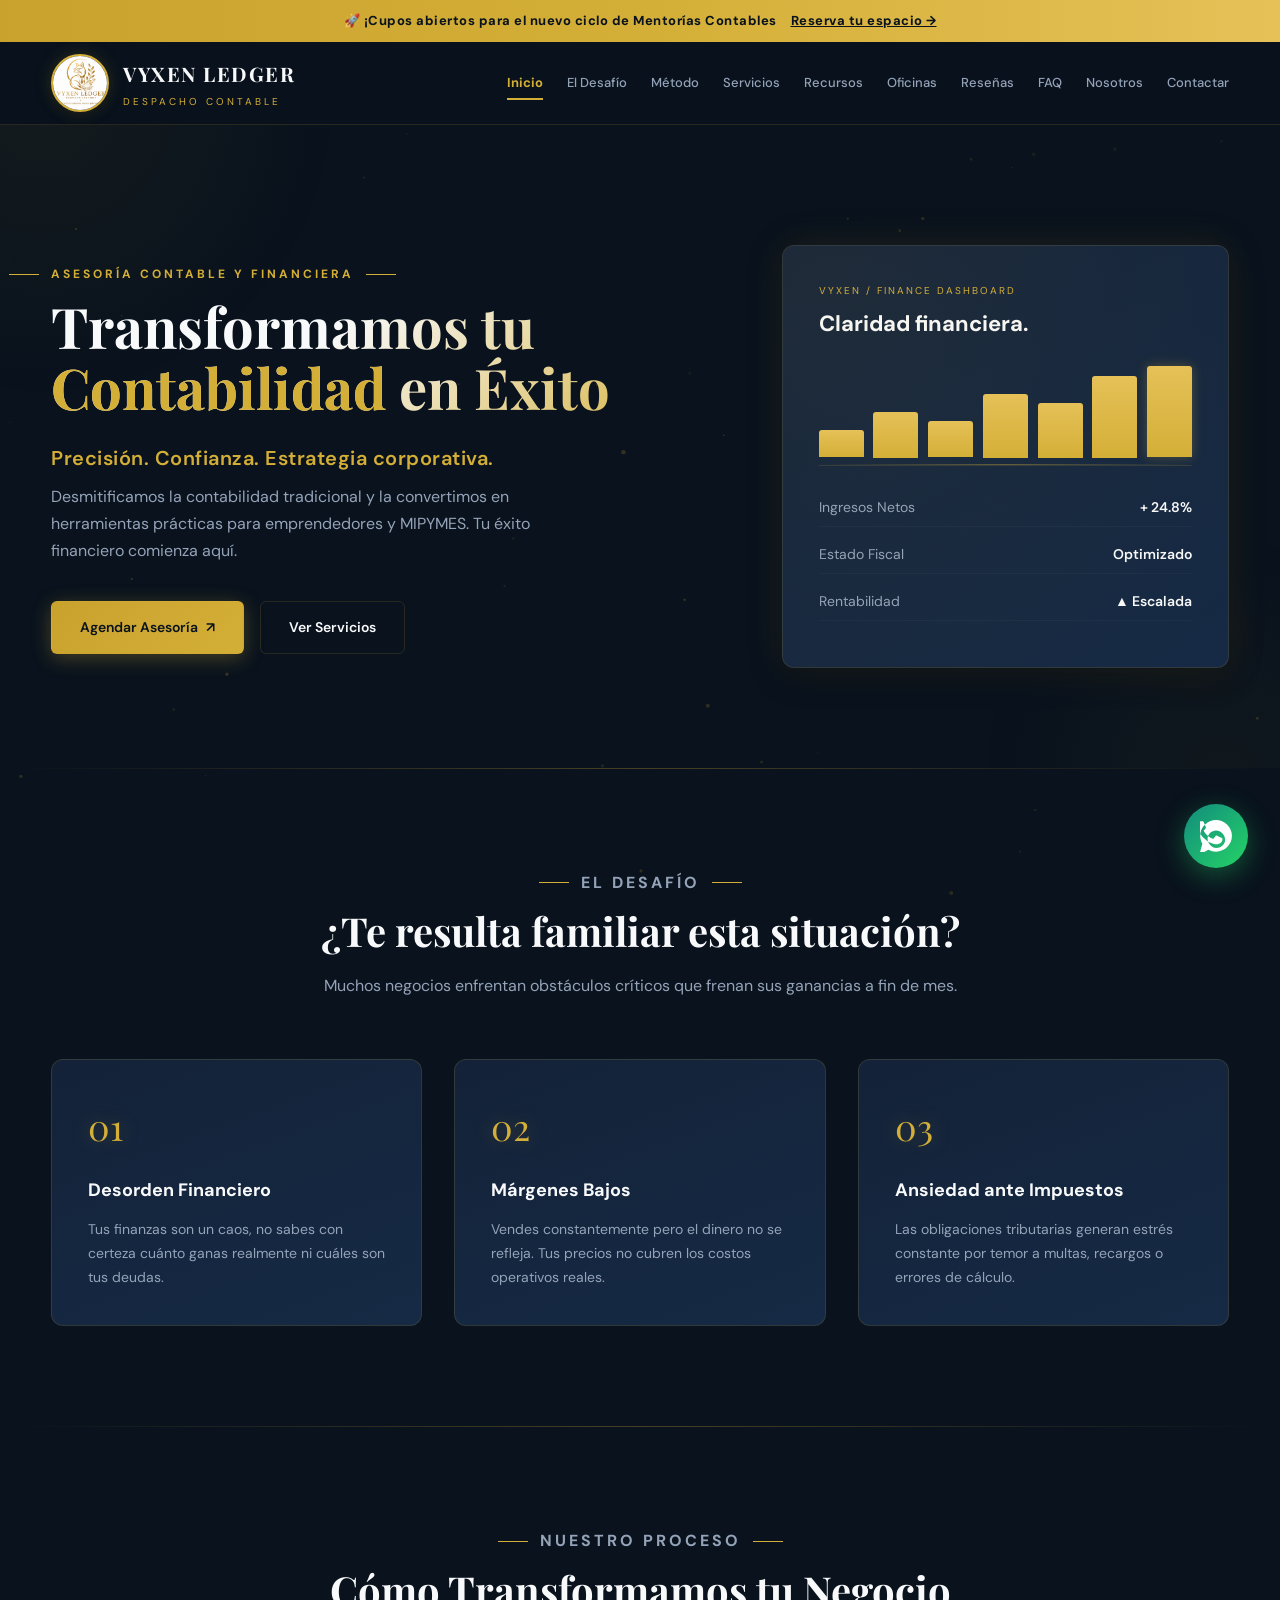
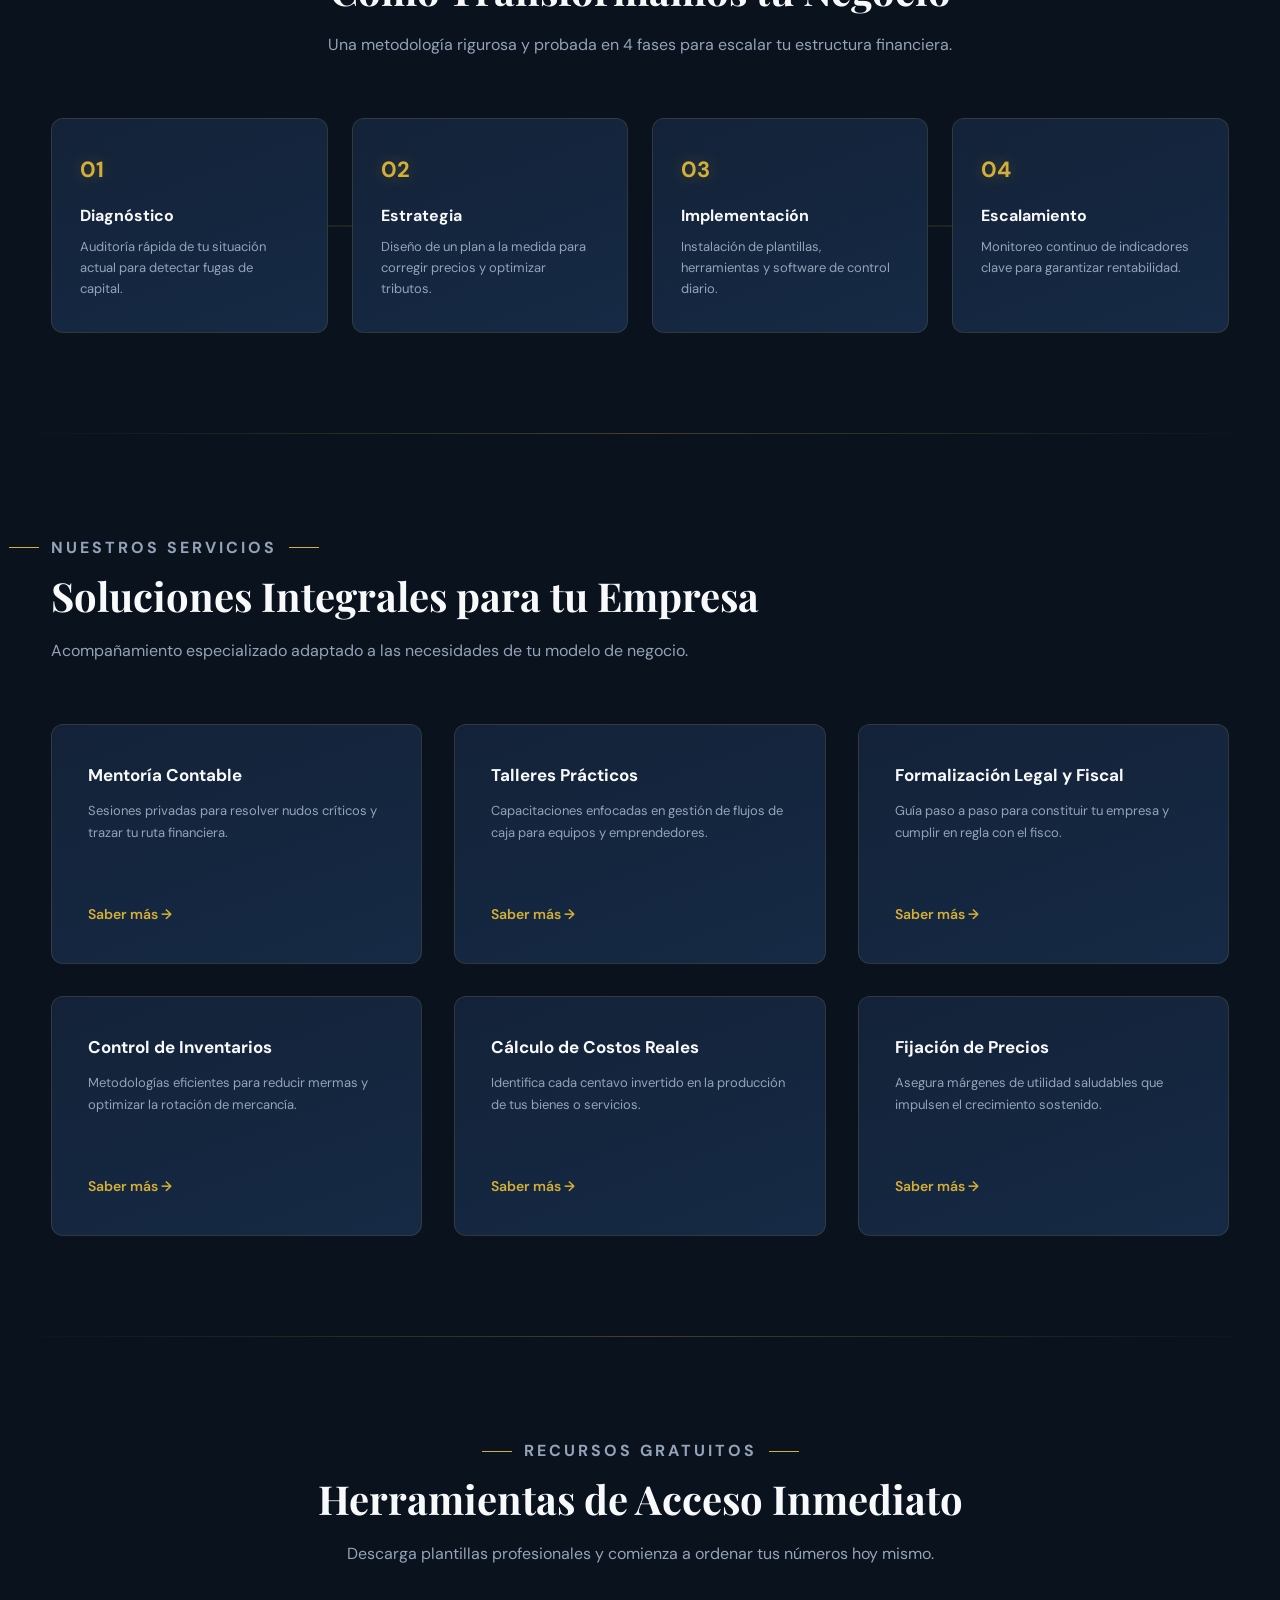
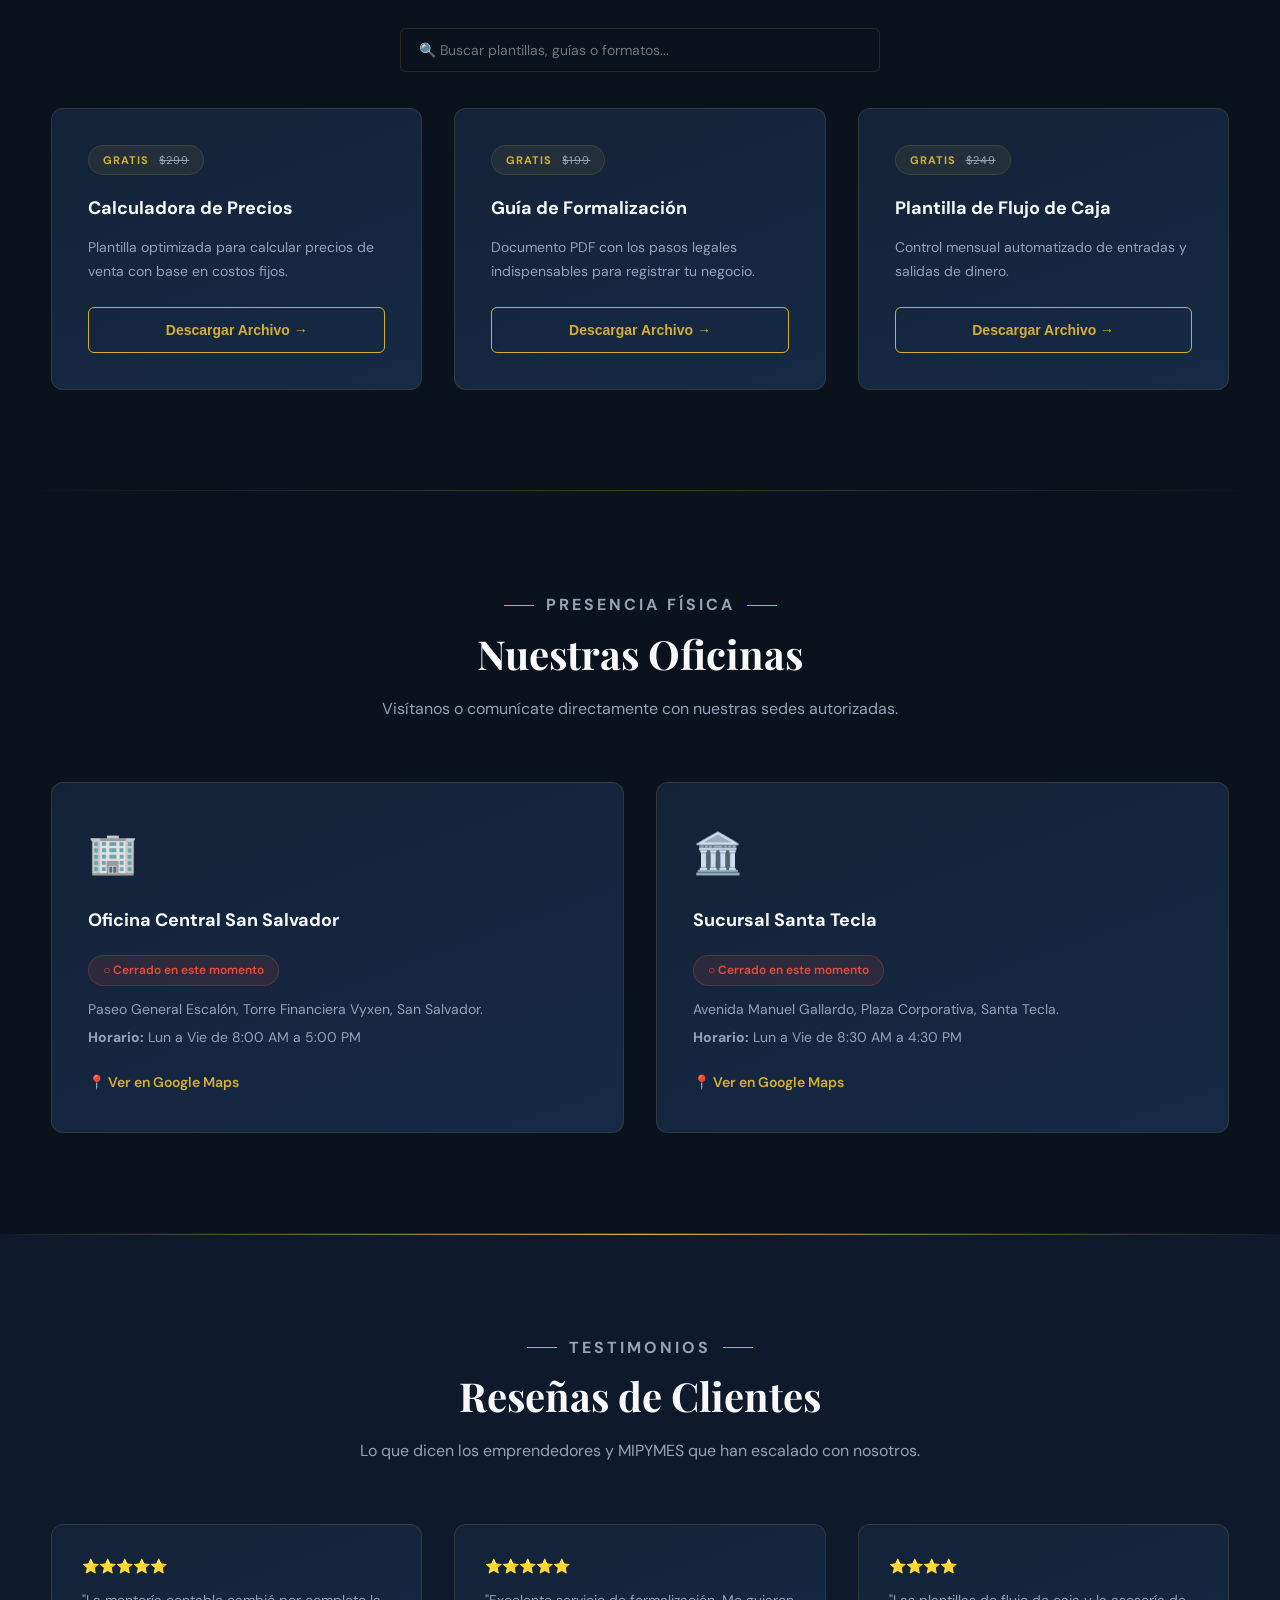
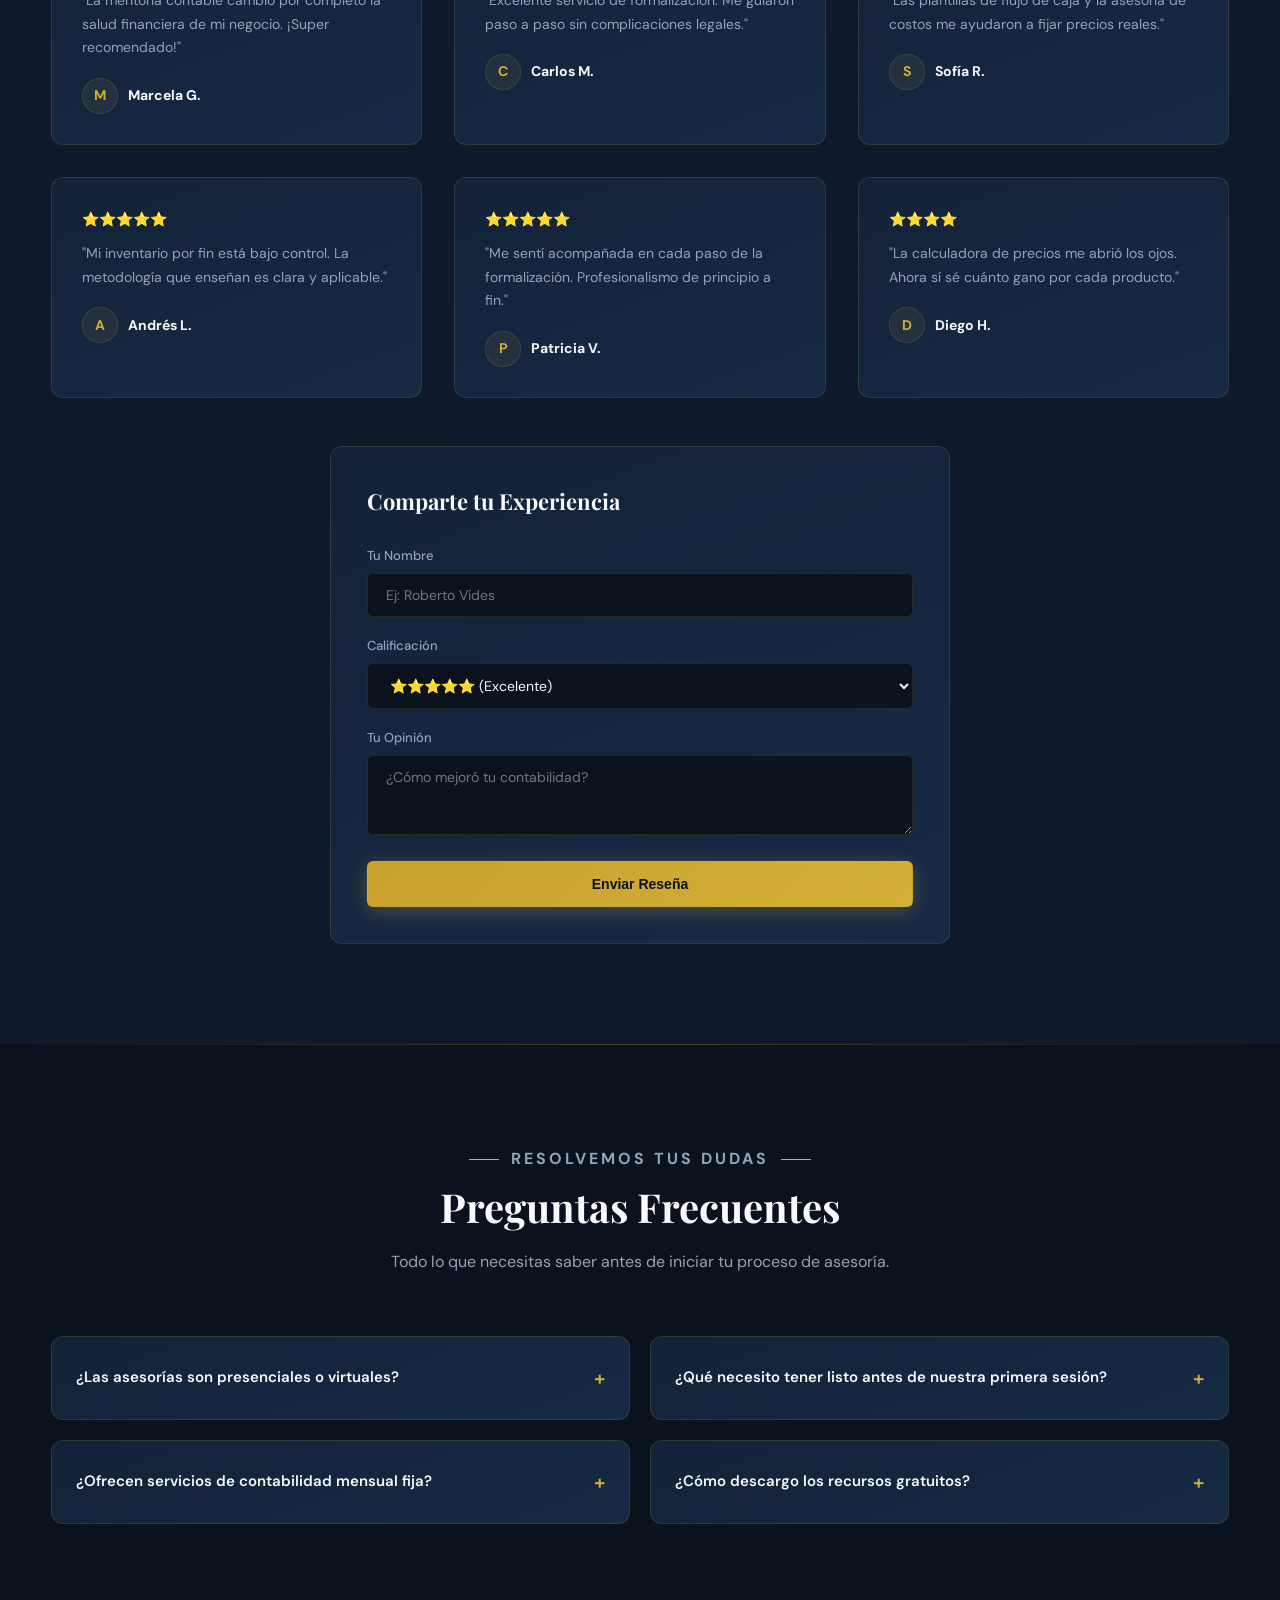
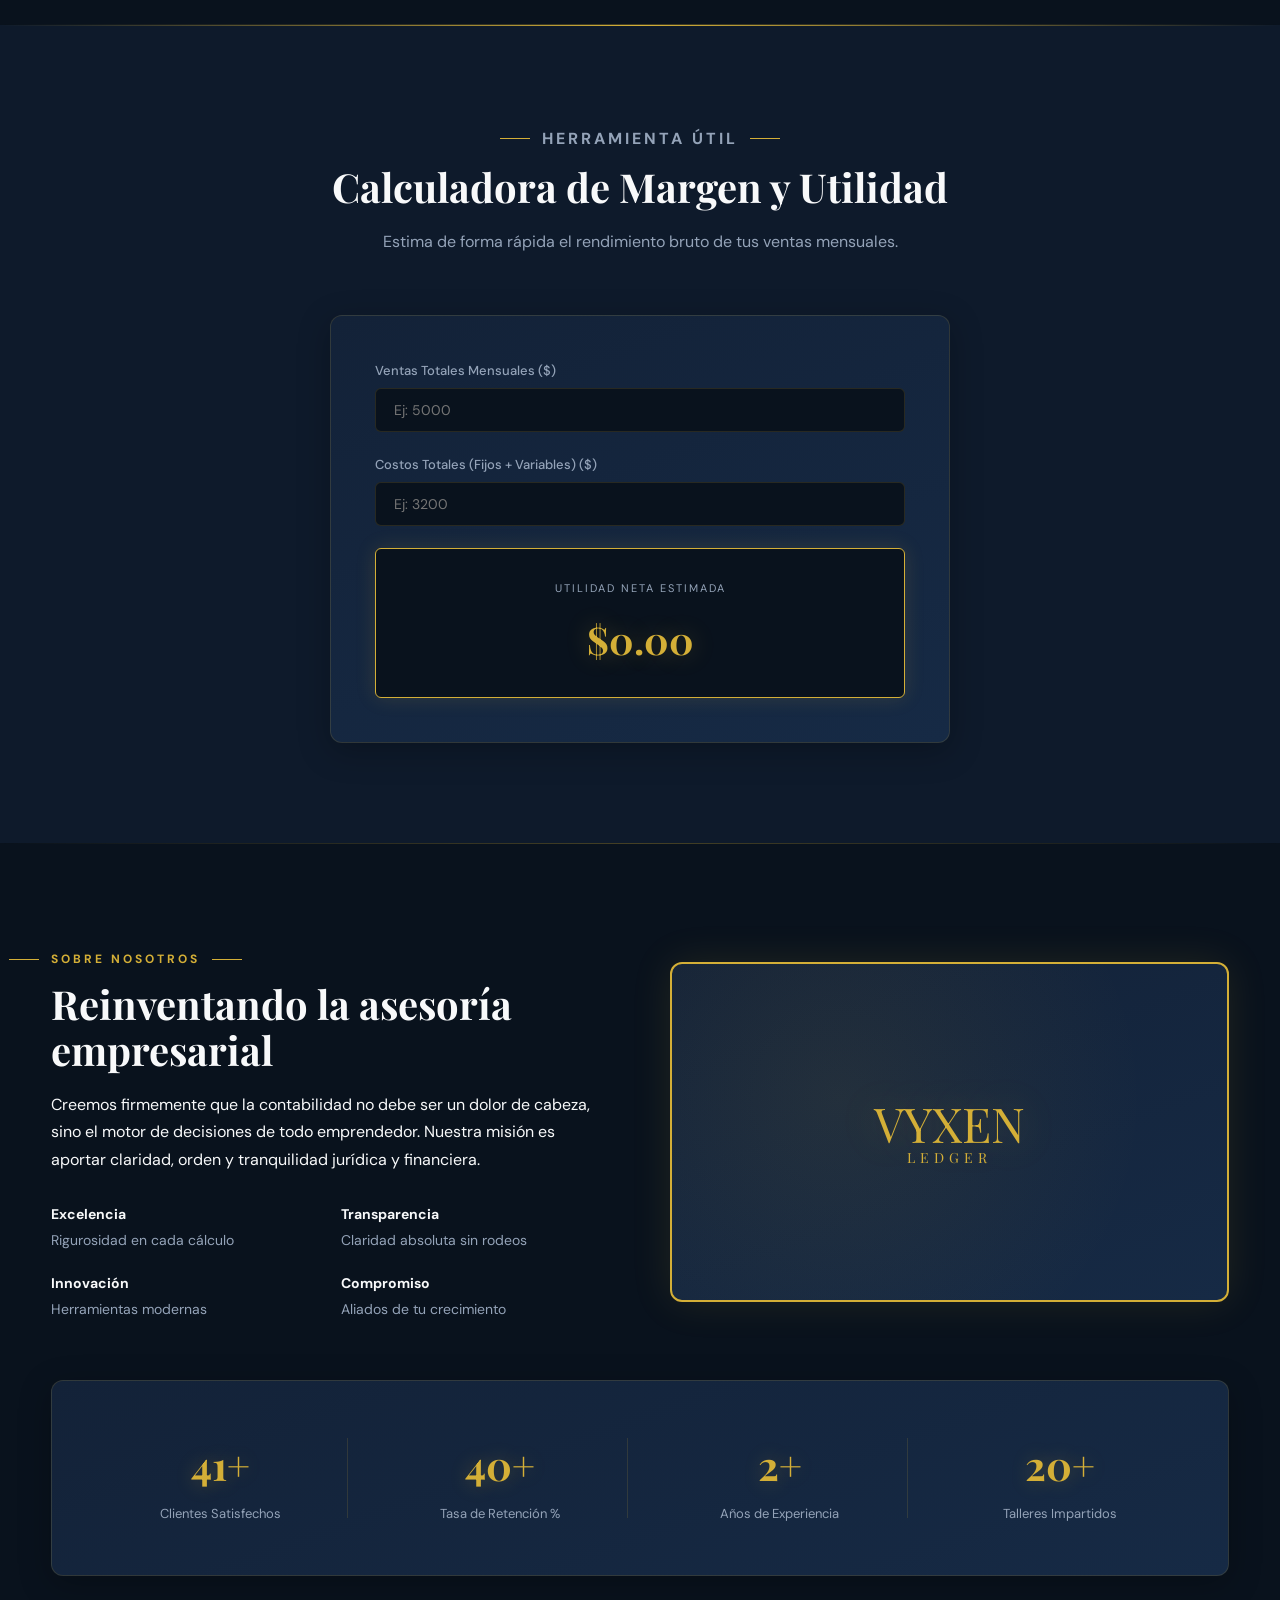
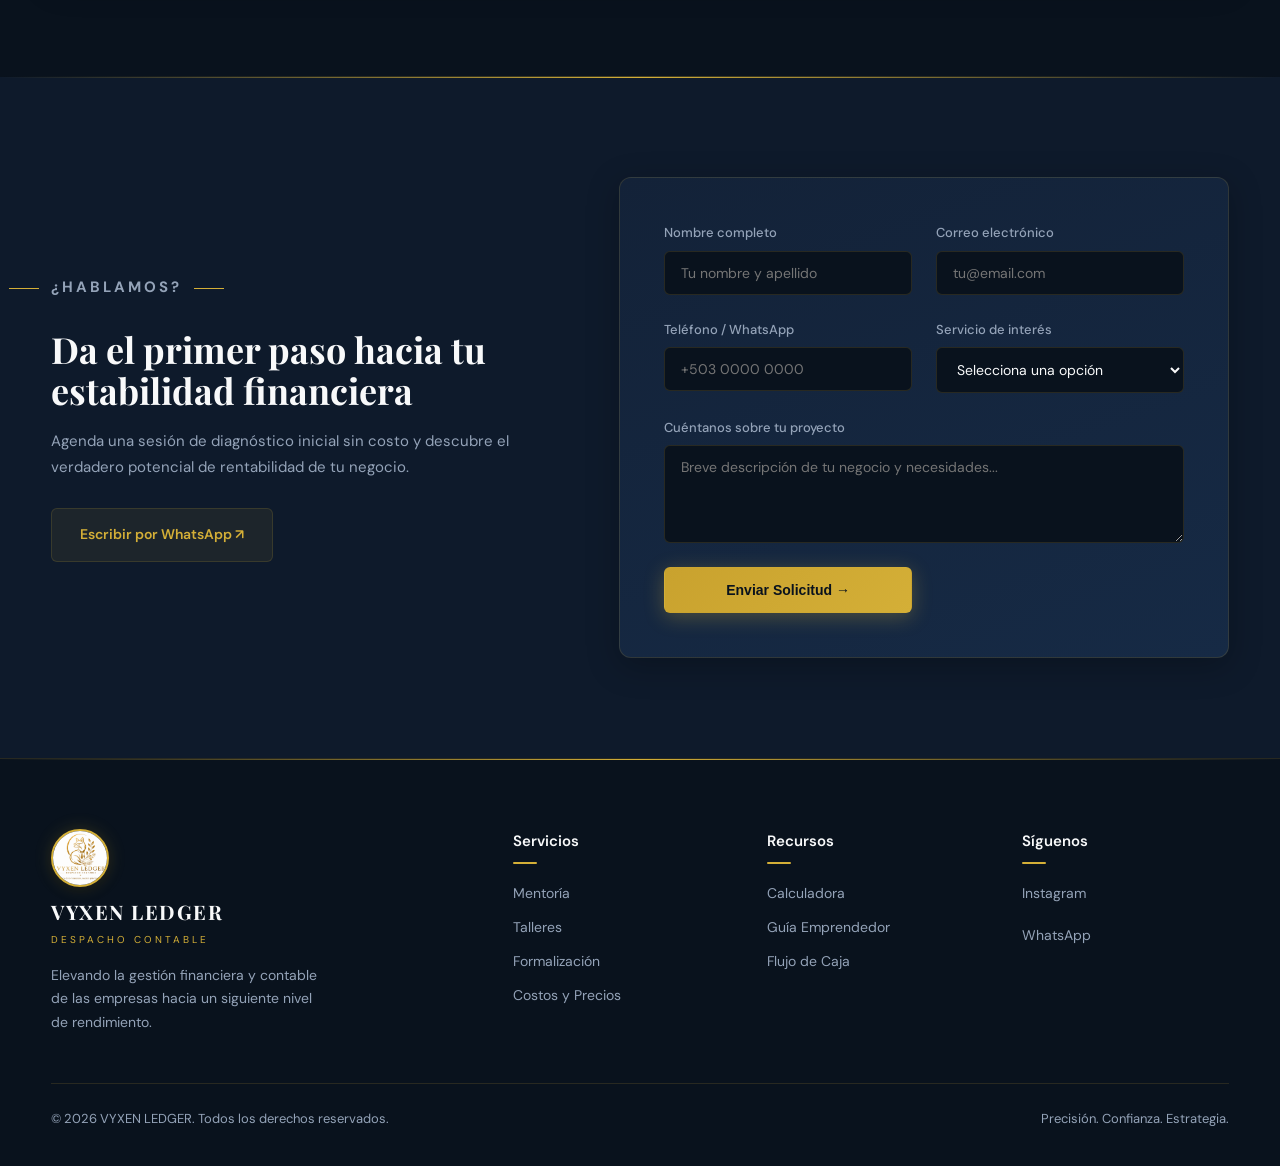
==== commit d3ce3eb4: "Update index.html" ====
--- a/index.html
+++ b/index.html
@@ -18,7 +18,7 @@
 <!-- BARRA SUPERIOR DE ANUNCIOS -->
 <div class="top-bar">
   <div class="container top-bar-flex">
-    <p>🚀 ¡Cupos abiertos para el nuevo ciclo de Mentorías Contables 1:1!</p>
+    <p>🚀 ¡Cupos abiertos para el nuevo ciclo de Mentorías Contables</p>
     <a href="#contacto">Reserva tu espacio →</a>
   </div>
 </div>
@@ -155,7 +155,7 @@
       <div class="services-grid stagger-children">
         <article class="service-card reveal">
           <div>
-            <h3>Mentoría Contable 1:1</h3>
+            <h3>Mentoría Contable</h3>
             <p>Sesiones privadas para resolver nudos críticos y trazar tu ruta financiera.</p>
           </div>
           <a class="service-link" href="#contacto">Saber más →</a>
@@ -493,4 +493,4 @@
 
 <script src="script.js"></script>
 </body>
-</html>+</html>
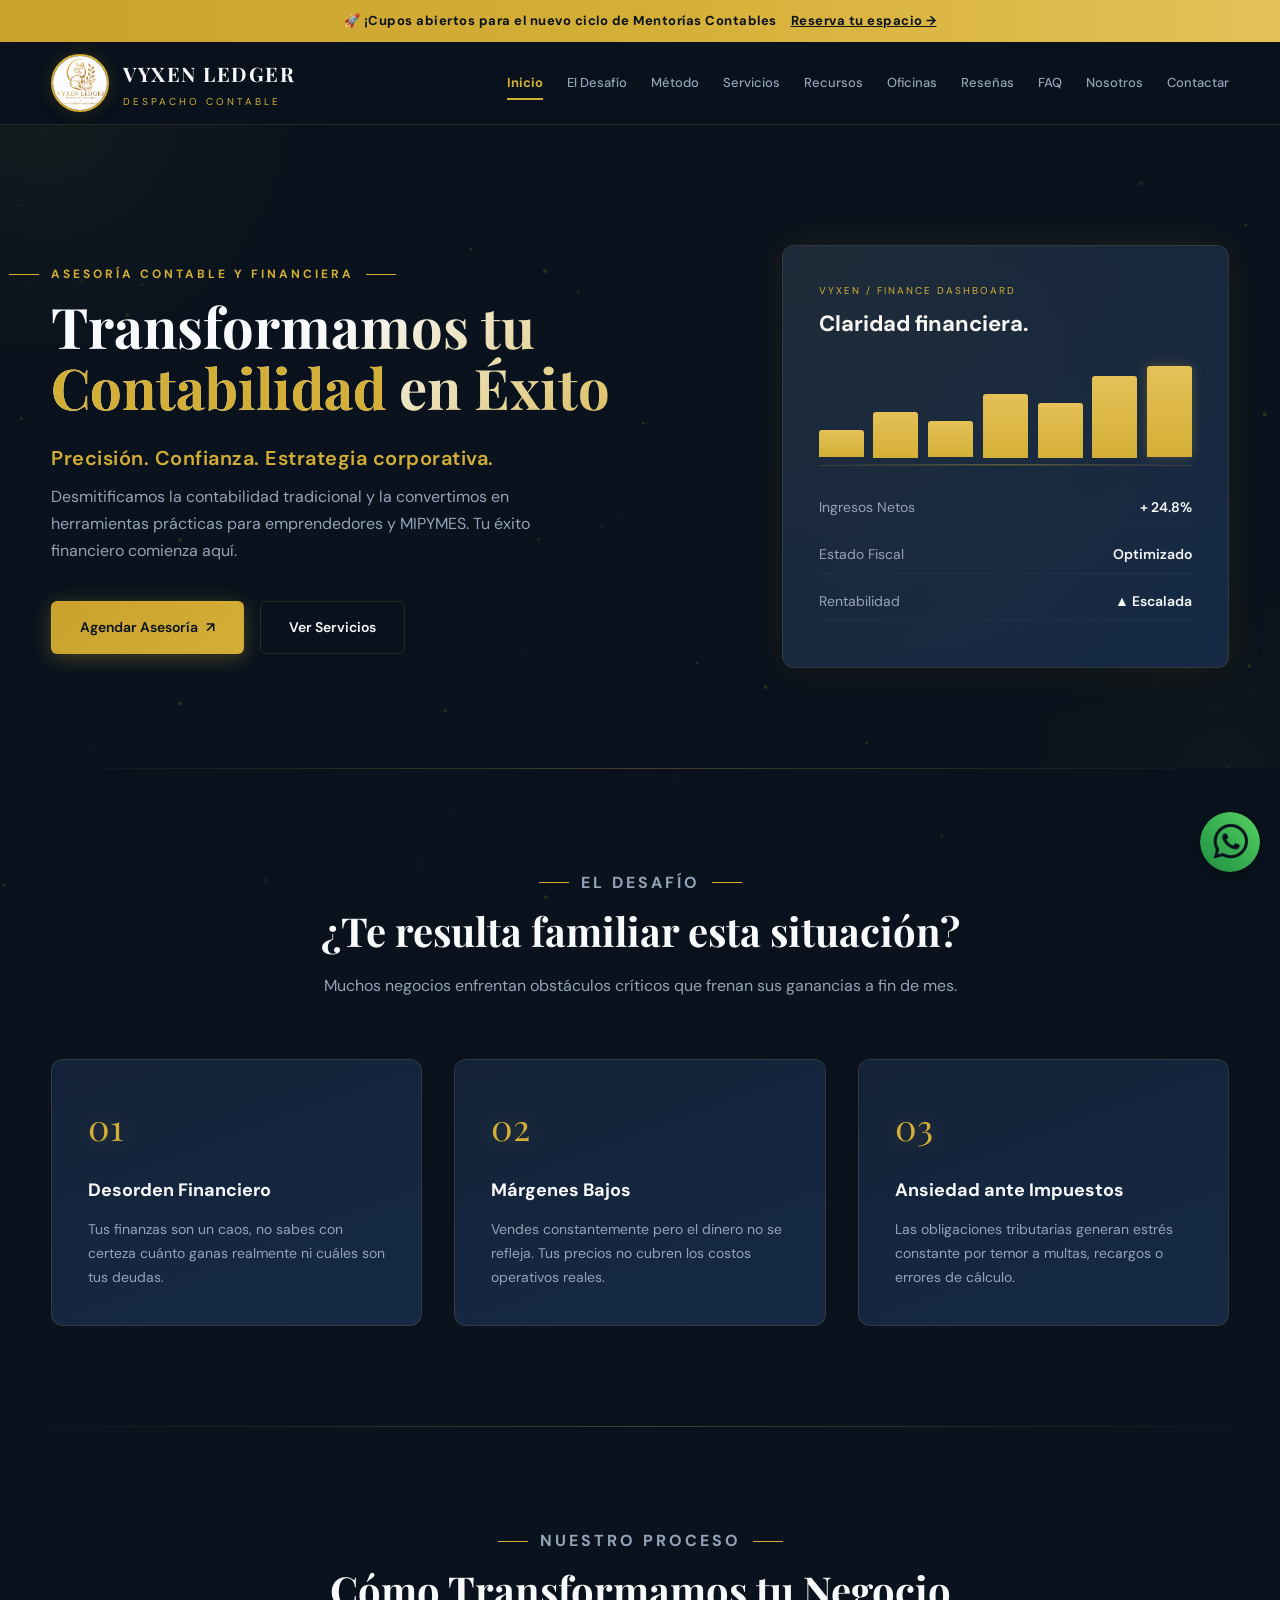
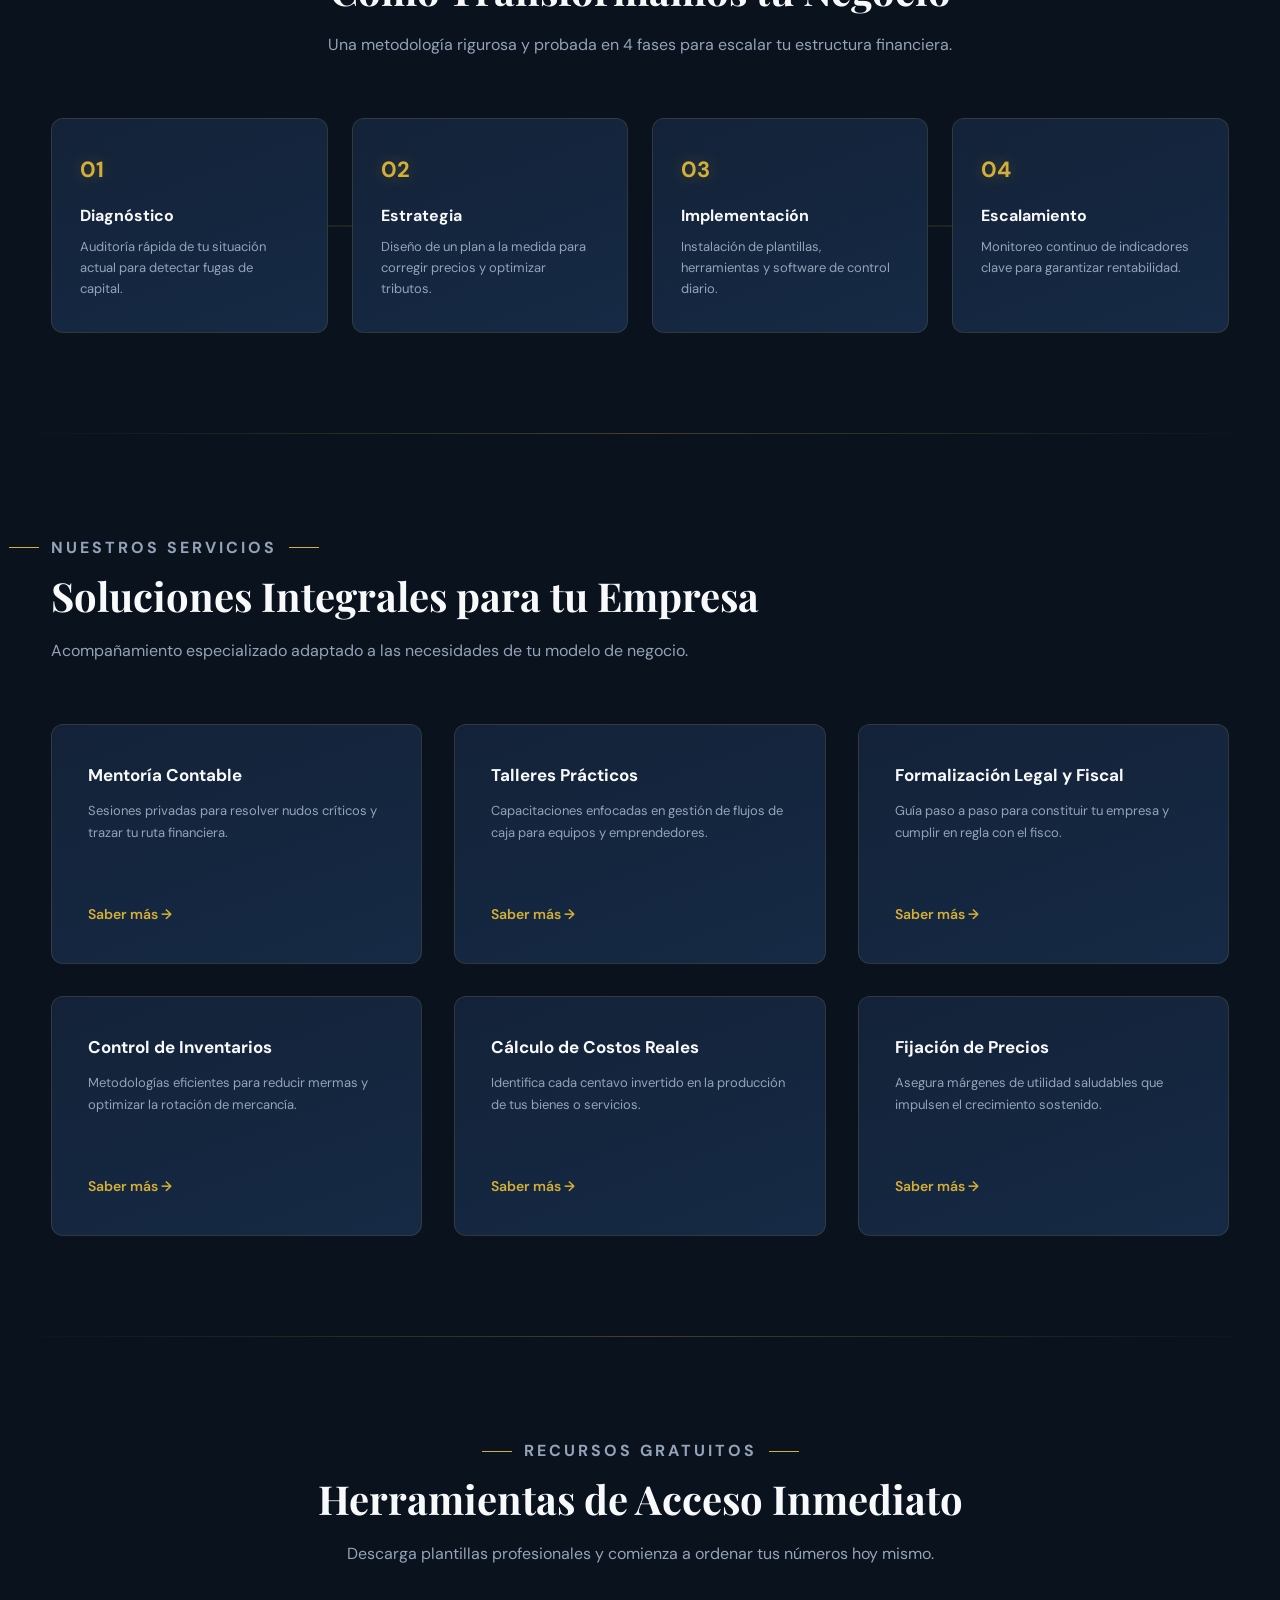
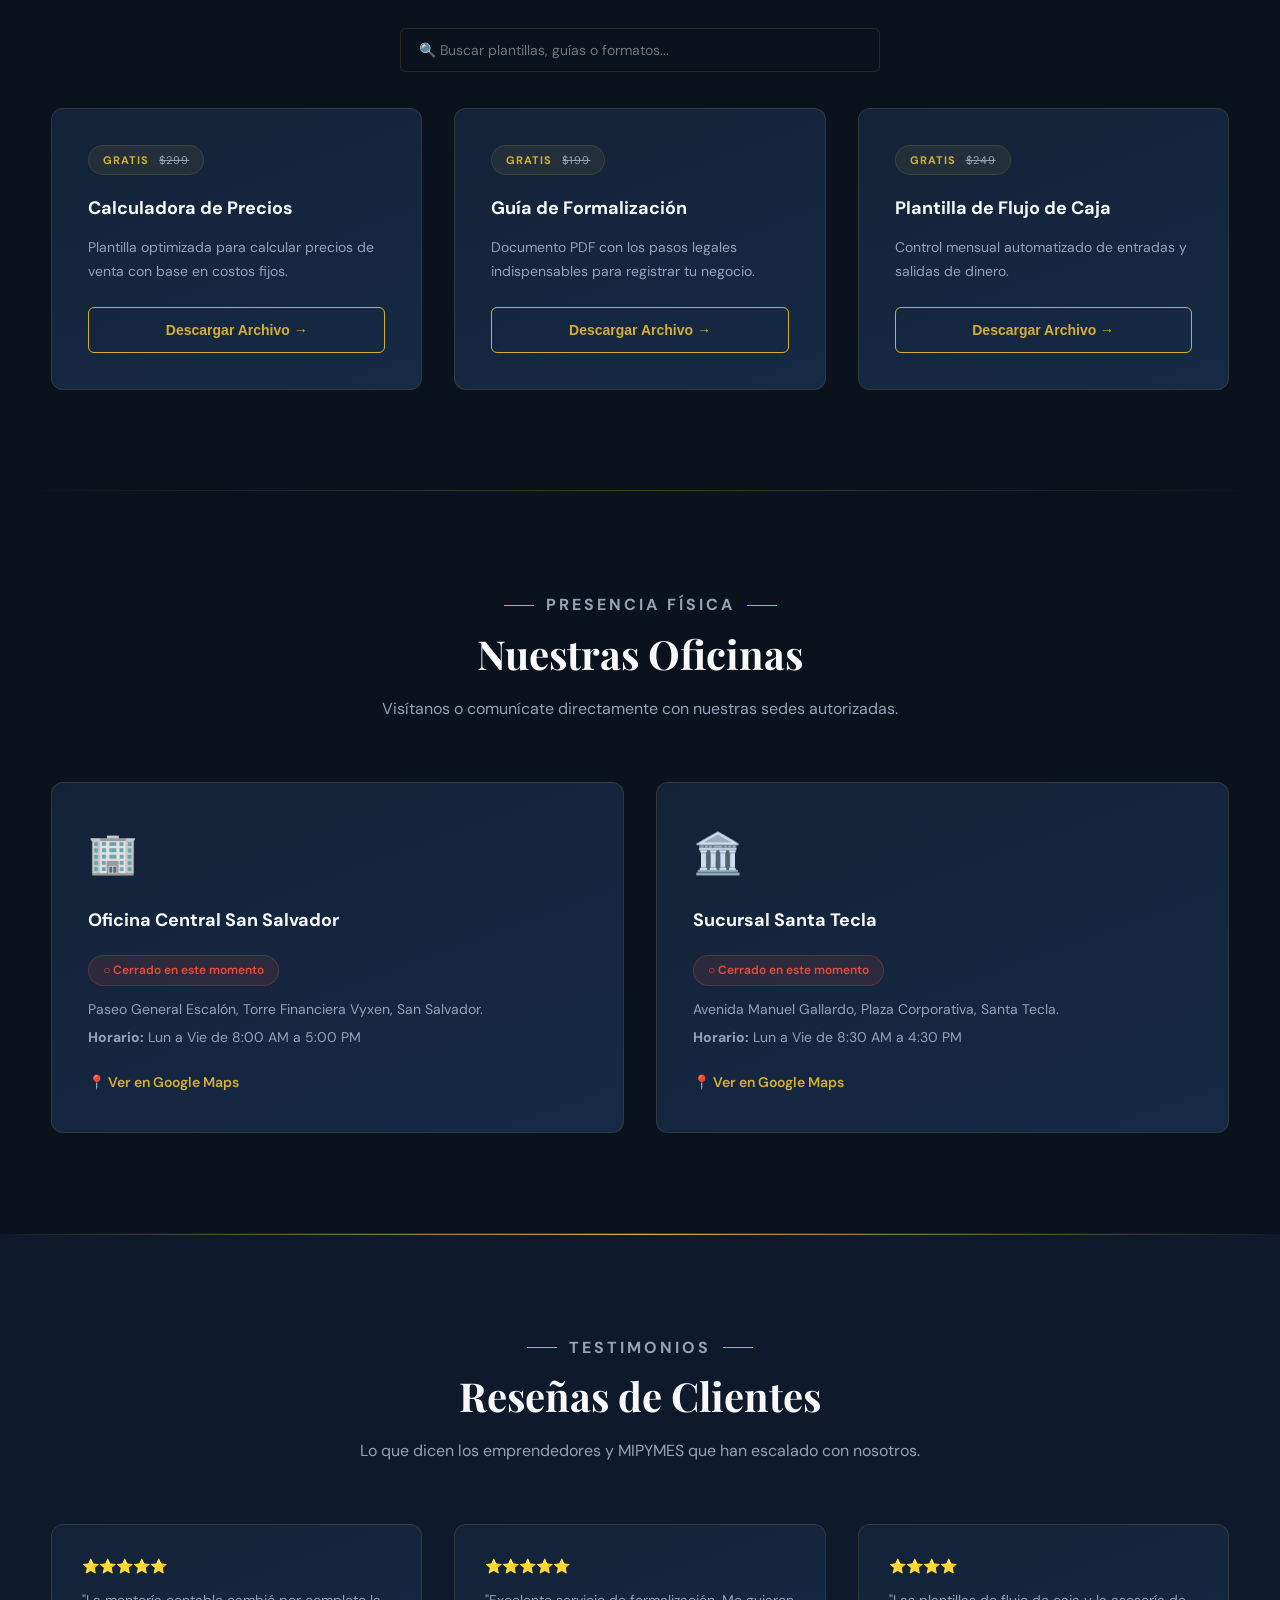
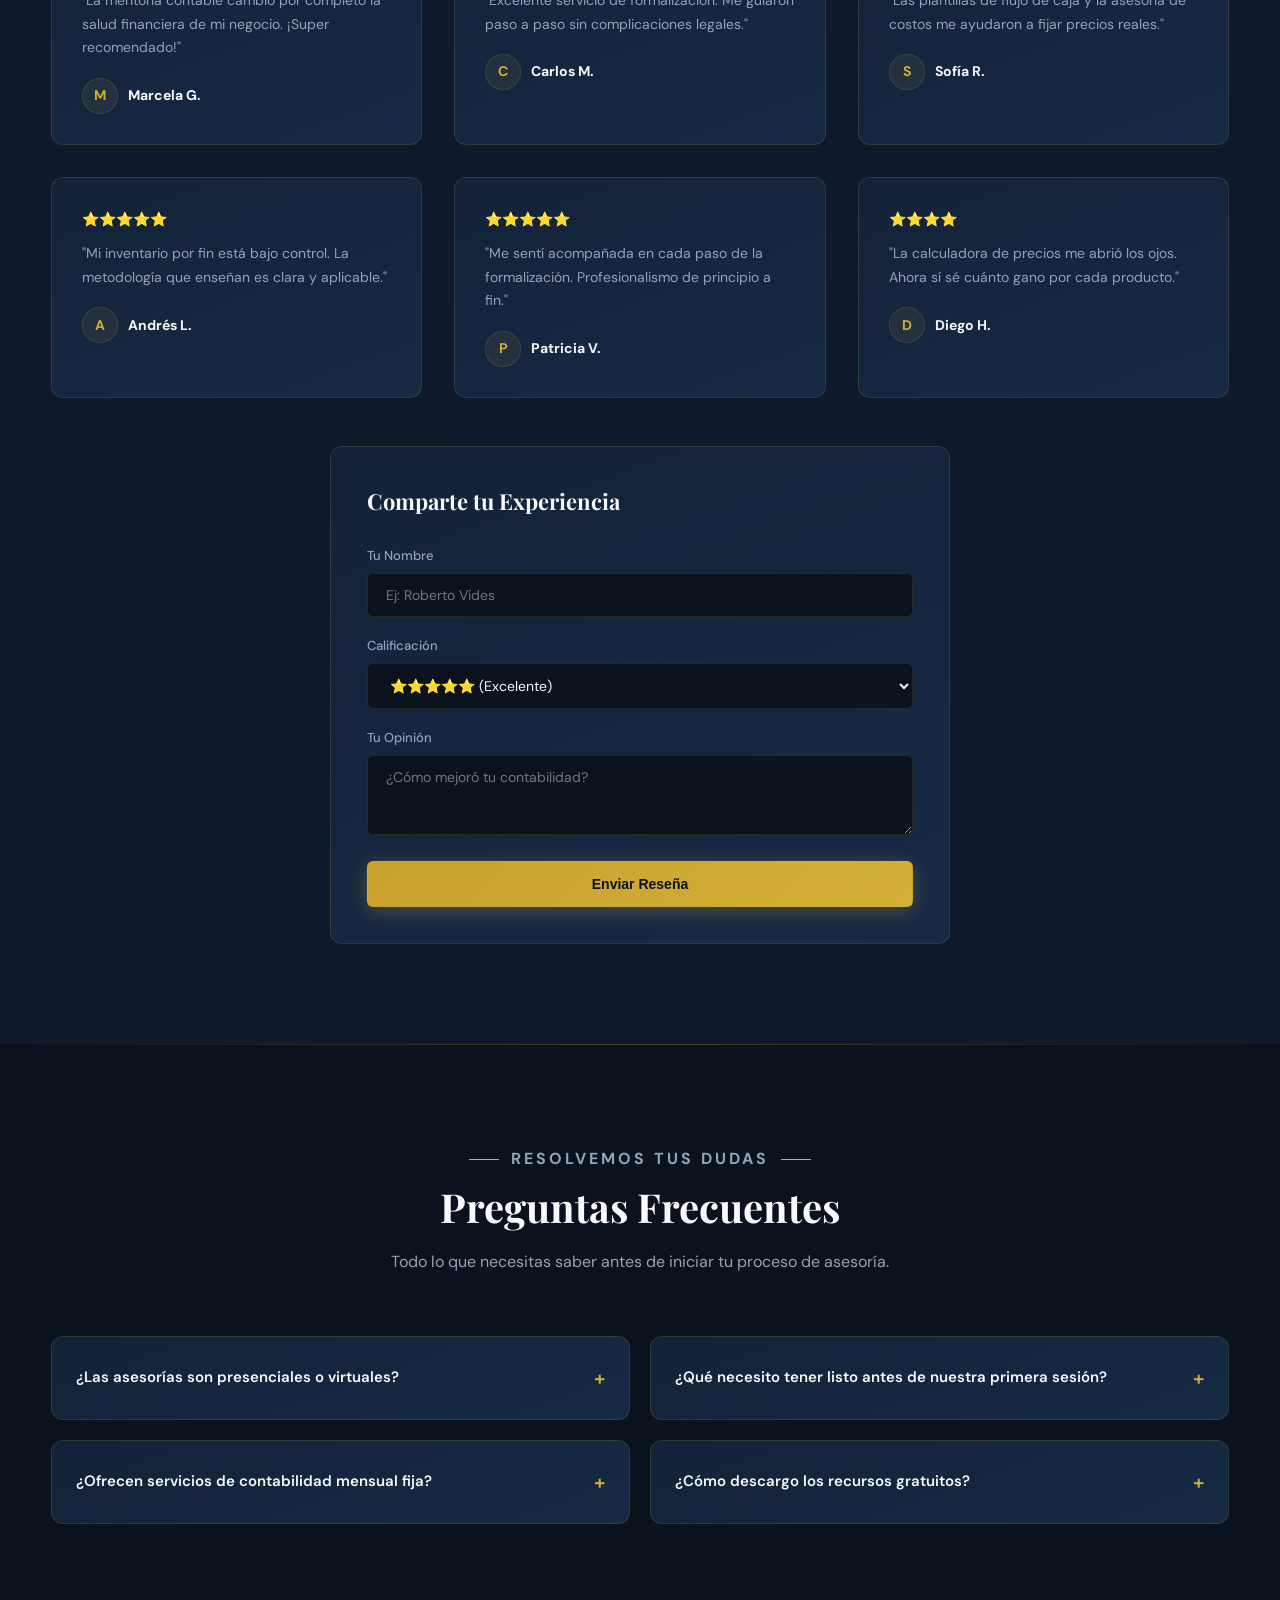
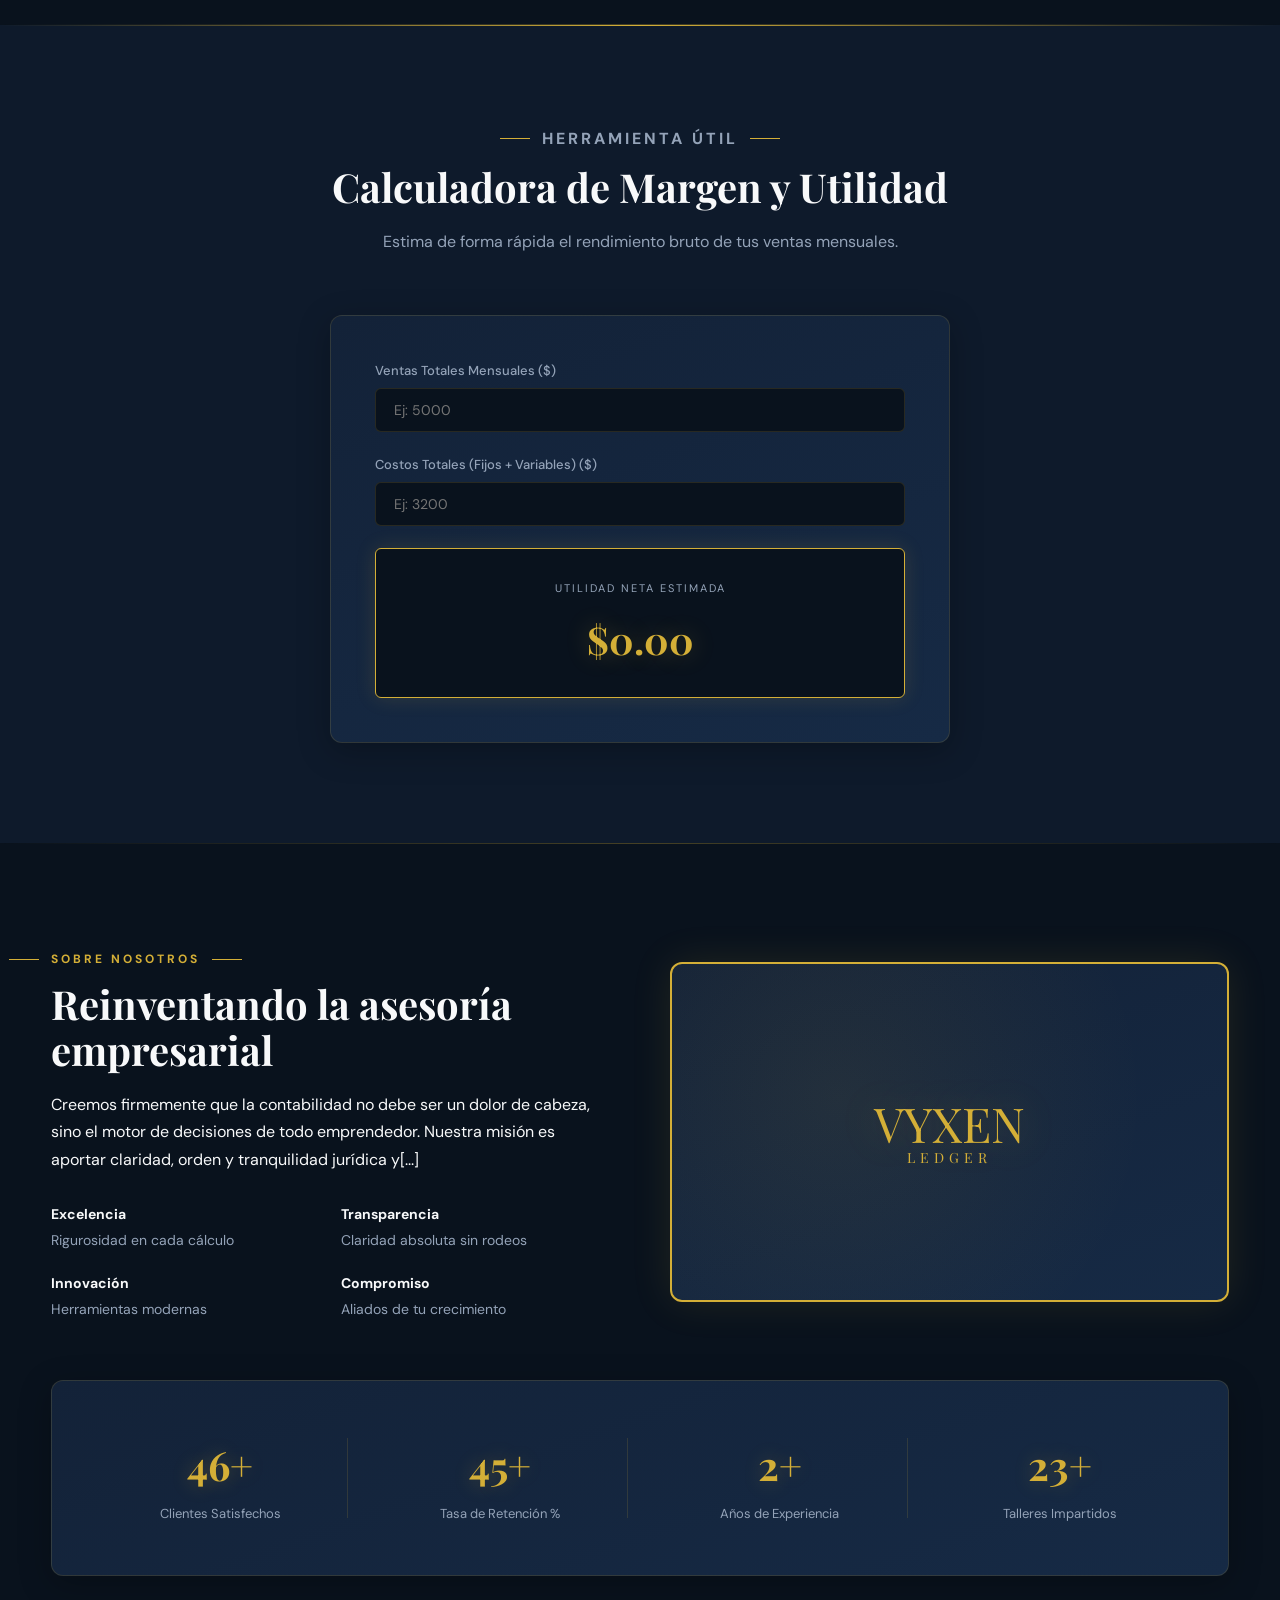
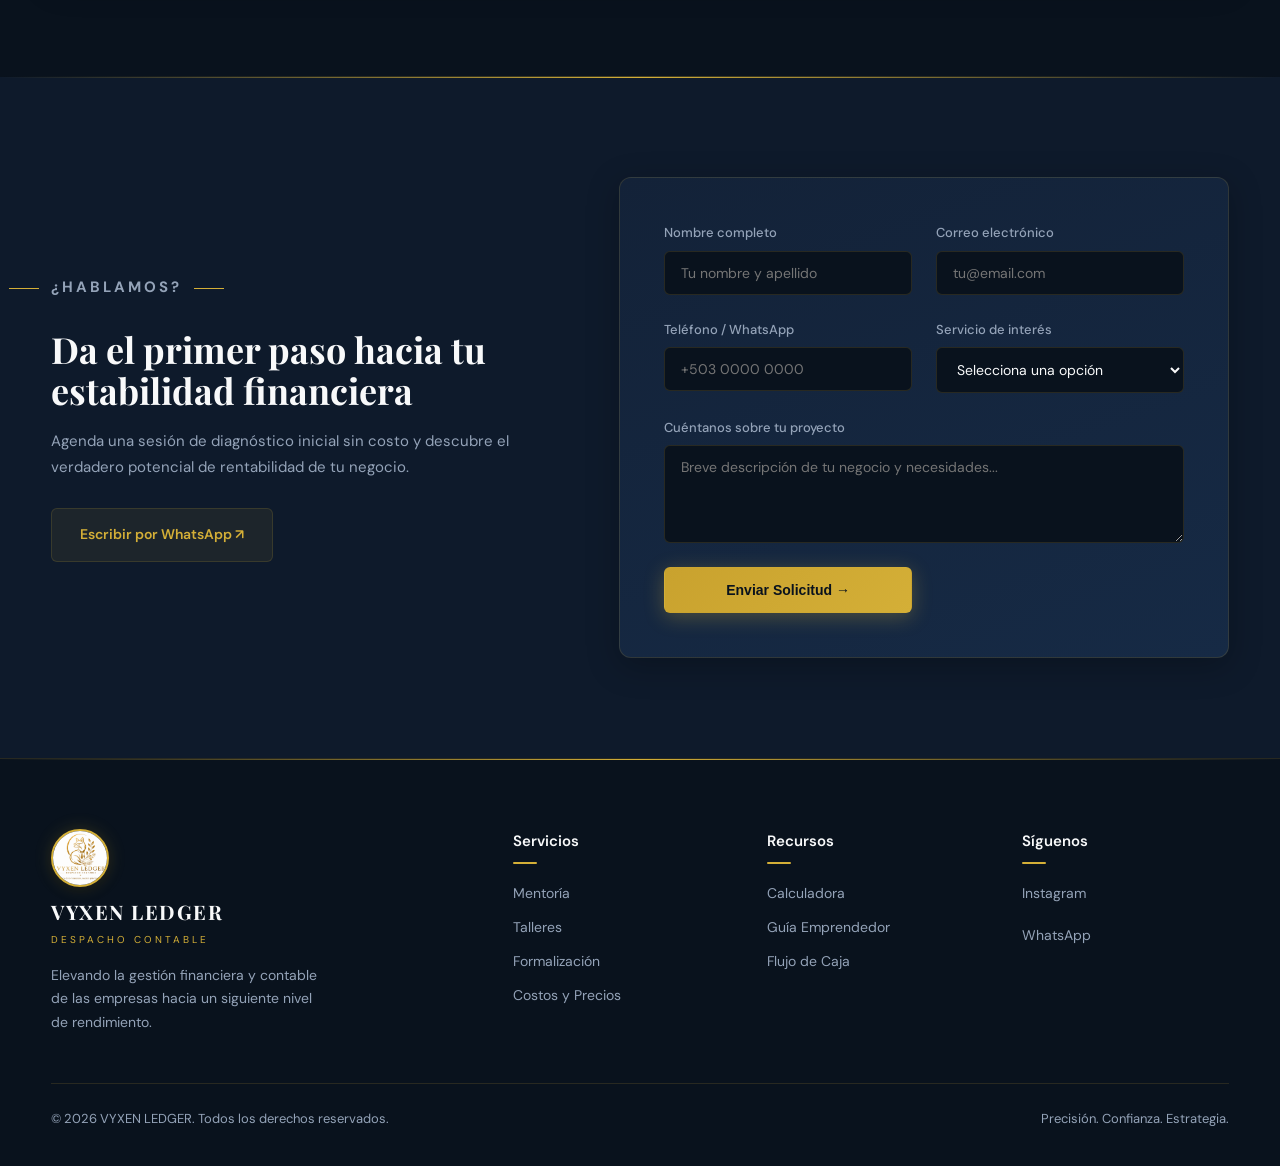
==== commit 2377137e: "fix(index): replace broken WhatsApp SVG and ensure valid HTML structure; point to script.js (add cor" ====
--- a/index.html
+++ b/index.html
@@ -321,7 +321,7 @@
       <div class="faq-grid reveal">
         <details class="faq-item">
           <summary>¿Las asesorías son presenciales o virtuales?</summary>
-          <p>Nuestras sesiones de mentoría y diagnóstico se realizan de forma 100% online a través de videollamada, permitiéndonos trabajar con clientes de distintas ubicaciones con total flexibilidad.</p>
+          <p>Nuestras sesiones de mentoría y diagnóstico se realizan de forma 100% online a través de videollamada, permitiéndonos trabajar con clientes de distintas ubicaciones con total flexibil[...]</p>
         </details>
         <details class="faq-item">
           <summary>¿Qué necesito tener listo antes de nuestra primera sesión?</summary>
@@ -374,7 +374,7 @@
       <div class="reveal-left">
         <p class="eyebrow">SOBRE NOSOTROS</p>
         <h2>Reinventando la asesoría empresarial</h2>
-        <p>Creemos firmemente que la contabilidad no debe ser un dolor de cabeza, sino el motor de decisiones de todo emprendedor. Nuestra misión es aportar claridad, orden y tranquilidad jurídica y financiera.</p>
+        <p>Creemos firmemente que la contabilidad no debe ser un dolor de cabeza, sino el motor de decisiones de todo emprendedor. Nuestra misión es aportar claridad, orden y tranquilidad jurídica y[...]</p>
         <div class="values">
           <span><b>Excelencia</b>Rigurosidad en cada cálculo</span>
           <span><b>Transparencia</b>Claridad absoluta sin rodeos</span>
@@ -483,9 +483,7 @@
 
 <!-- BOTÓN FLOTANTE DE WHATSAPP -->
 <a href="https://wa.me/50312345678" target="_blank" class="whatsapp-float" aria-label="Escribir por WhatsApp">
-  <svg class="whatsapp-svg" viewBox="0 0 24 24" width="32" height="32" fill="currentColor">
-    <path d="M.057 24l1.687-6.163c-1.041-1.804-1.588-3.849-1.587-5.946.003-6.556 5.338-11.891 11.893-11.891 3.181.001 6.167 1.24 8.413 3.488 2.245 2.248 3.481 5.236 3.48 8.414-.003 6.557-5.338 11.892-11.893 11.892-1.99-.001-3.951-.5-5.688-1.448-.63.344-6.325 3.442-6.325 3.442zm10.021-3.327c1.642.476 3.407.369 4.965-.303 1.558-.672 2.816-1.898 3.415-3.447.599-1.55.492-3.315-.28-4.957-.771-1.643-2.028-2.895-3.619-3.578-1.591-.683-3.376-.697-4.981-.038-1.605.659-2.868 1.905-3.484 3.488-.616 1.582-.524 3.364.256 4.992.78 1.628 2.051 2.871 3.654 3.518-.088.32-.204.739-.335 1.187zm6.715-6.883c-.116-.183-.423-.291-.884-.523-.461-.232-2.732-1.348-3.155-1.503-.423-.155-.731-.232-1.039.232-.308.464-1.193 1.503-1.462 1.812-.269.309-.538.348-.999.116-.461-.232-1.947-.718-3.712-2.292-1.373-1.226-2.297-2.738-2.566-3.199-.269-.461-.029-.71.203-.938.208-.208.461-.543.692-.814.231-.271.308-.464.462-.774.154-.31.077-.58-.038-.812-.115-.232-1.039-2.507-1.424-3.434-.373-.906-.753-.783-1.039-.798l-.887-.015c-.308 0-.808.116-1.231.58-.423.464-1.616 1.579-1.616 3.85 0 2.272 1.655 4.464 1.885 4.774.231.31 3.254 4.971 7.882 6.969 1.103.475 1.964.759 2.634.974 1.104.351 2.109.301 2.903.182.887-.133 2.732-1.117 3.116-2.196.385-1.079.385-2.005.269-2.196z"/>
-  </svg>
+  <img src="whatsapp-icon.png" alt="WhatsApp" class="whatsapp-img" width="60" height="60">
 </a>
 
 <!-- TOAST -->
--- a/style.css
+++ b/style.css
@@ -1344,35 +1344,24 @@
   transform: rotate(90deg);
 }
 
-/* ---------- WHATSAPP FLOTANTE ---------- */
 .whatsapp-float {
   position: fixed;
-  bottom: 32px;
-  right: 32px;
-  background: linear-gradient(135deg, #128C7E, #25d366);
-  color: white;
-  width: 64px;
-  height: 64px;
-  border-radius: 50%;
-  display: flex;
-  align-items: center;
-  justify-content: center;
-  box-shadow: 0 8px 28px rgba(37,211,102,0.35);
-  z-index: 999;
-  transition: var(--transition);
-  animation: whatsappPulse 2.5s ease-in-out infinite;
-}
-
-@keyframes whatsappPulse {
-  0%, 100% { box-shadow: 0 8px 28px rgba(37,211,102,0.35); }
-  50% { box-shadow: 0 8px 40px rgba(37,211,102,0.55), 0 0 0 8px rgba(37,211,102,0.1); }
-}
-
-.whatsapp-float:hover {
-  transform: scale(1.12);
-  animation: none;
-}
-
+  bottom: 20px;
+  right: 20px;
+  z-index: 1000;
+}
+
+.whatsapp-float img {
+  width: 60px; /* Ajusta el tamaño según prefieras */
+  height: 60px;
+  border-radius: 50%; /* Por si quieres que mantenga la forma circular */
+  box-shadow: 0 4px 10px rgba(0, 0, 0, 0.3); /* Sombra opcional */
+  transition: transform 0.3s ease;
+}
+
+.whatsapp-float img:hover {
+  transform: scale(1.1); /* Pequeño efecto al pasar el ratón */
+}
 /* ---------- TOAST ---------- */
 .toast {
   position: fixed;
@@ -1520,4 +1509,4 @@
   .actions { flex-direction: column; }
   .actions .btn { width: 100%; justify-content: center; }
   .whatsapp-float { width: 54px; height: 54px; bottom: 20px; right: 20px; }
-}+}
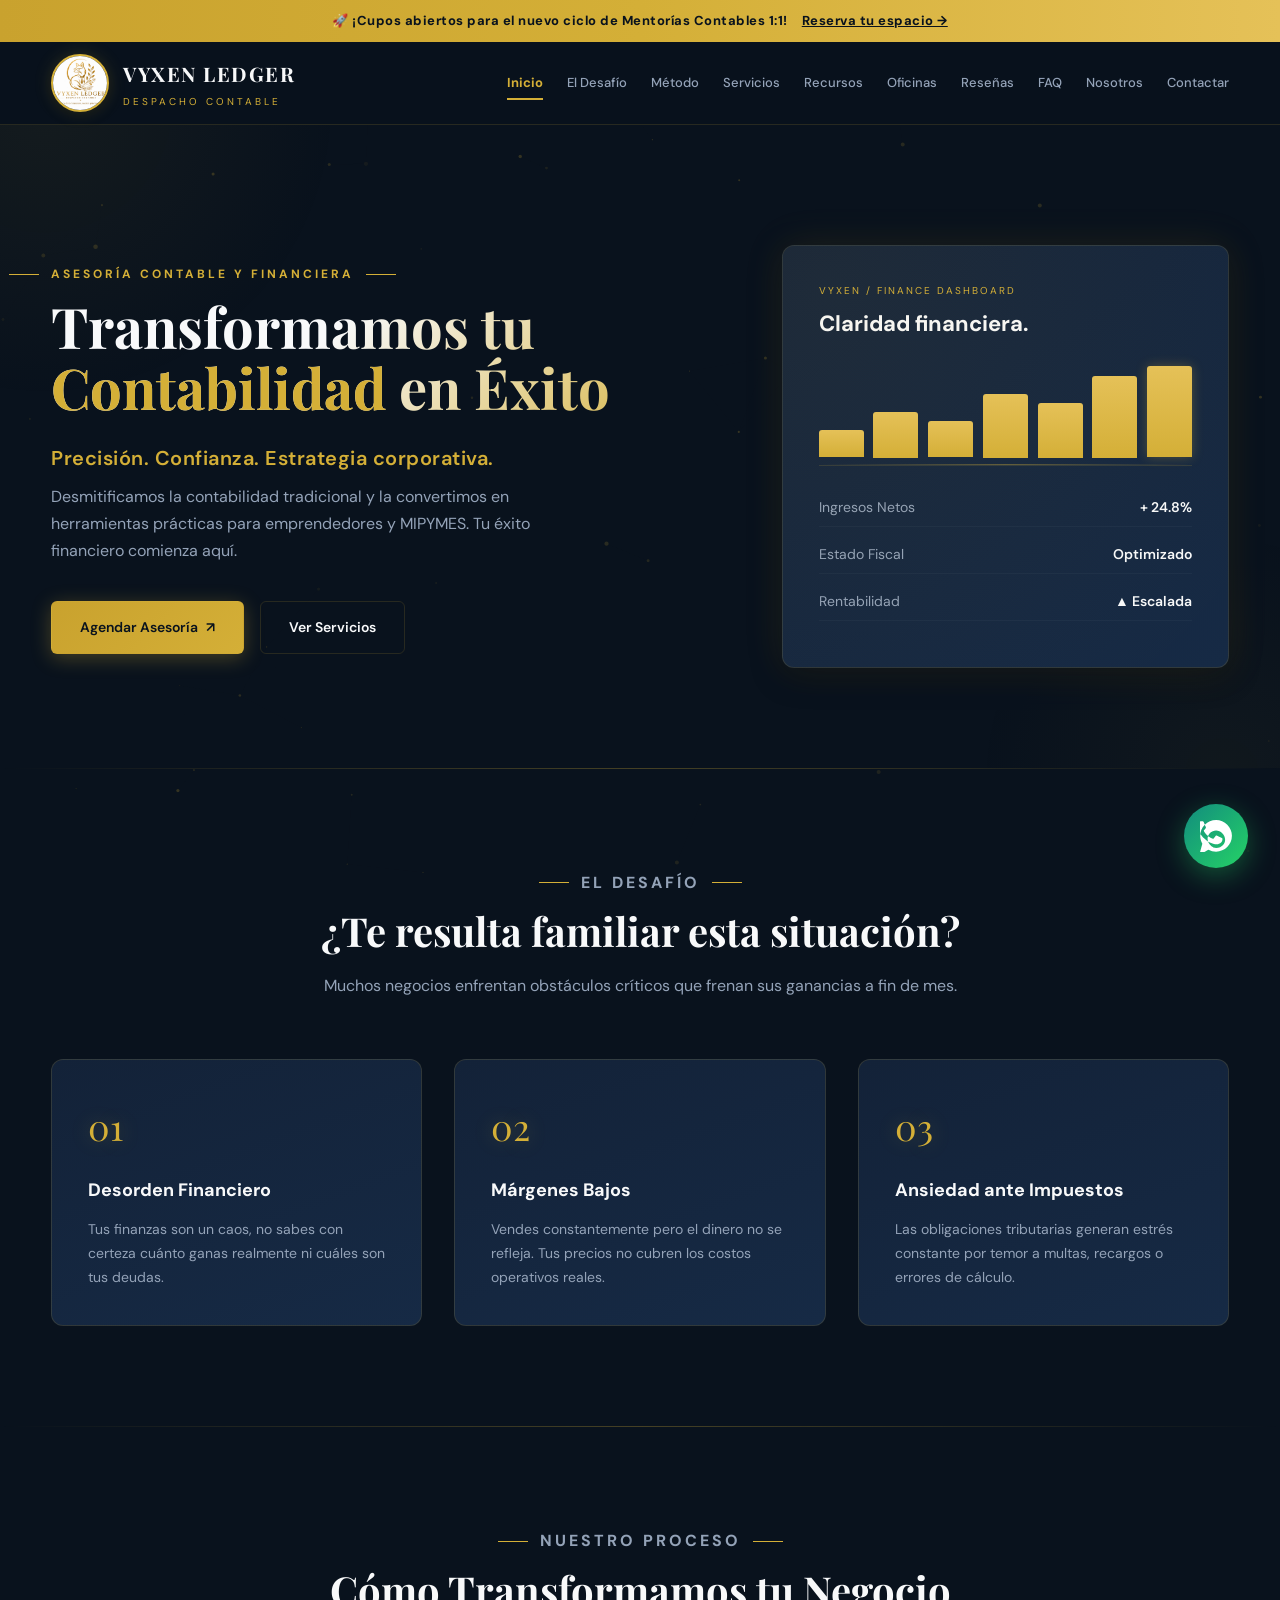
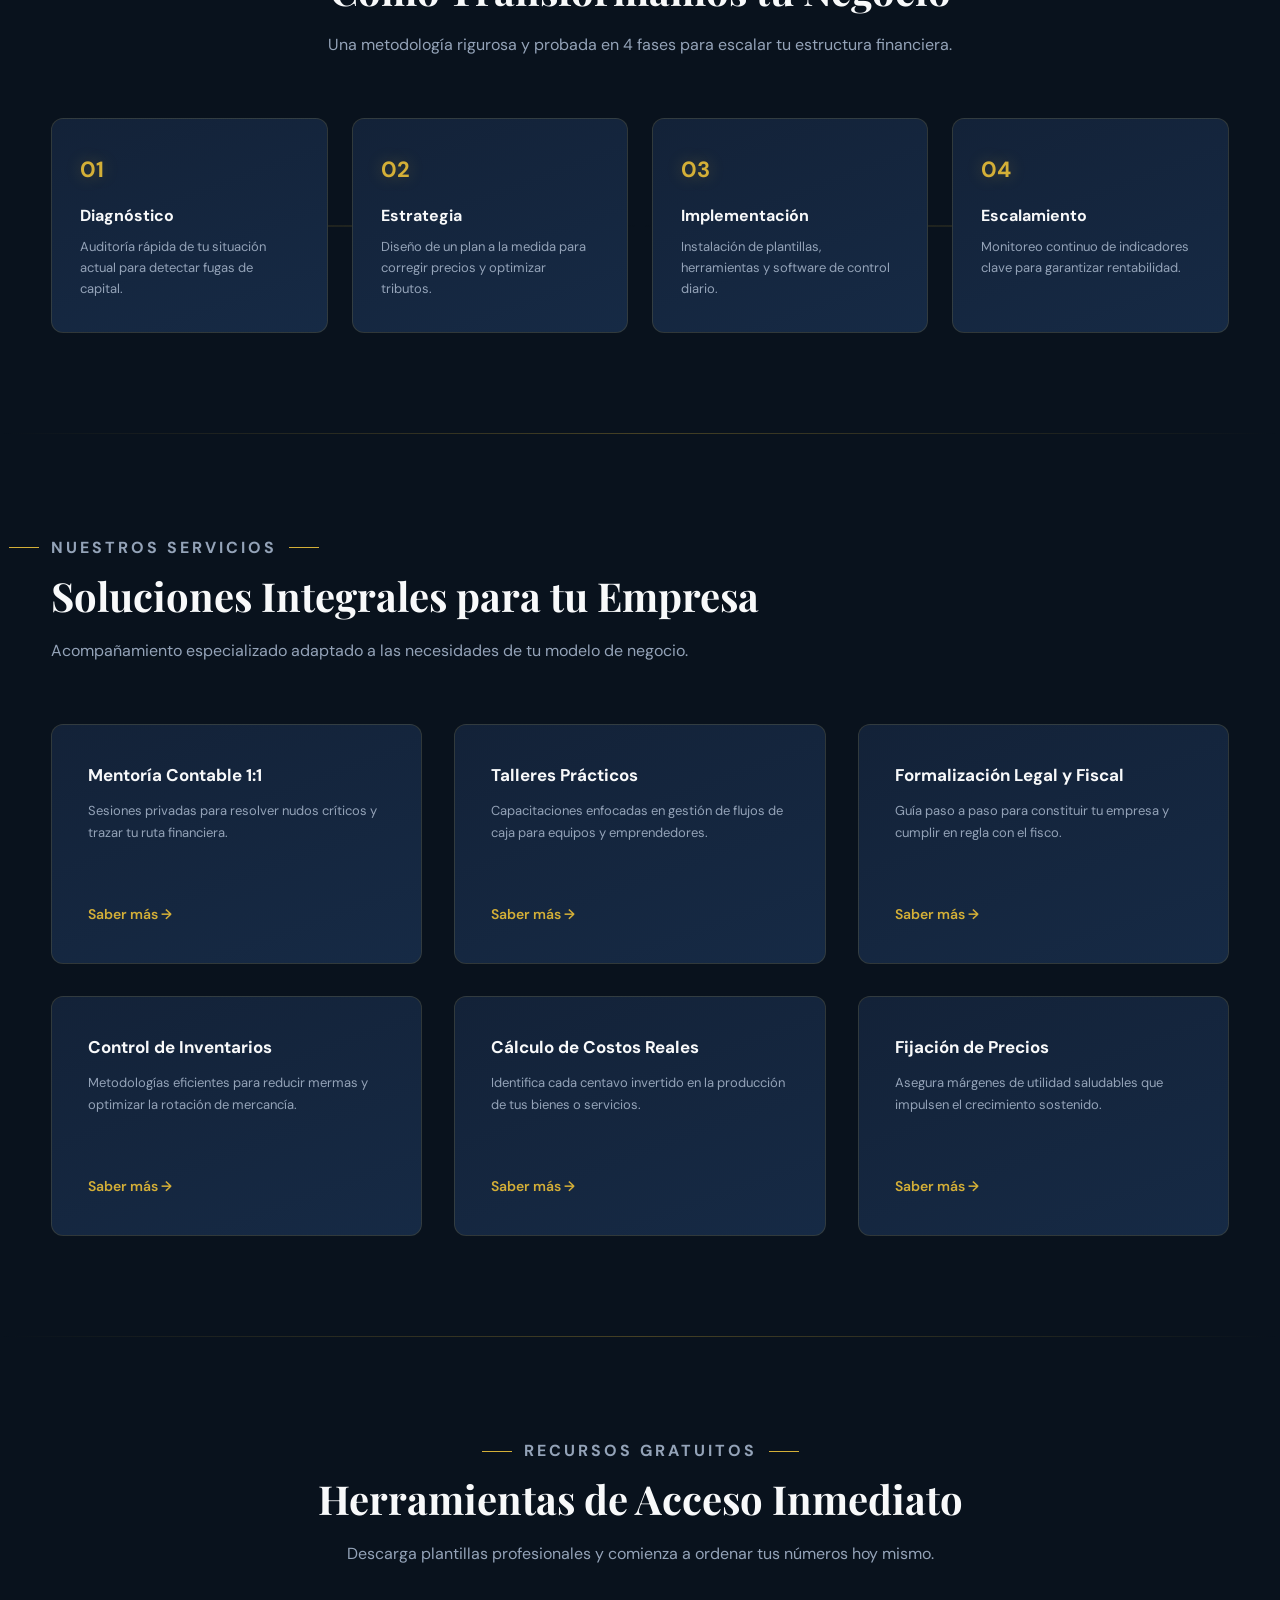
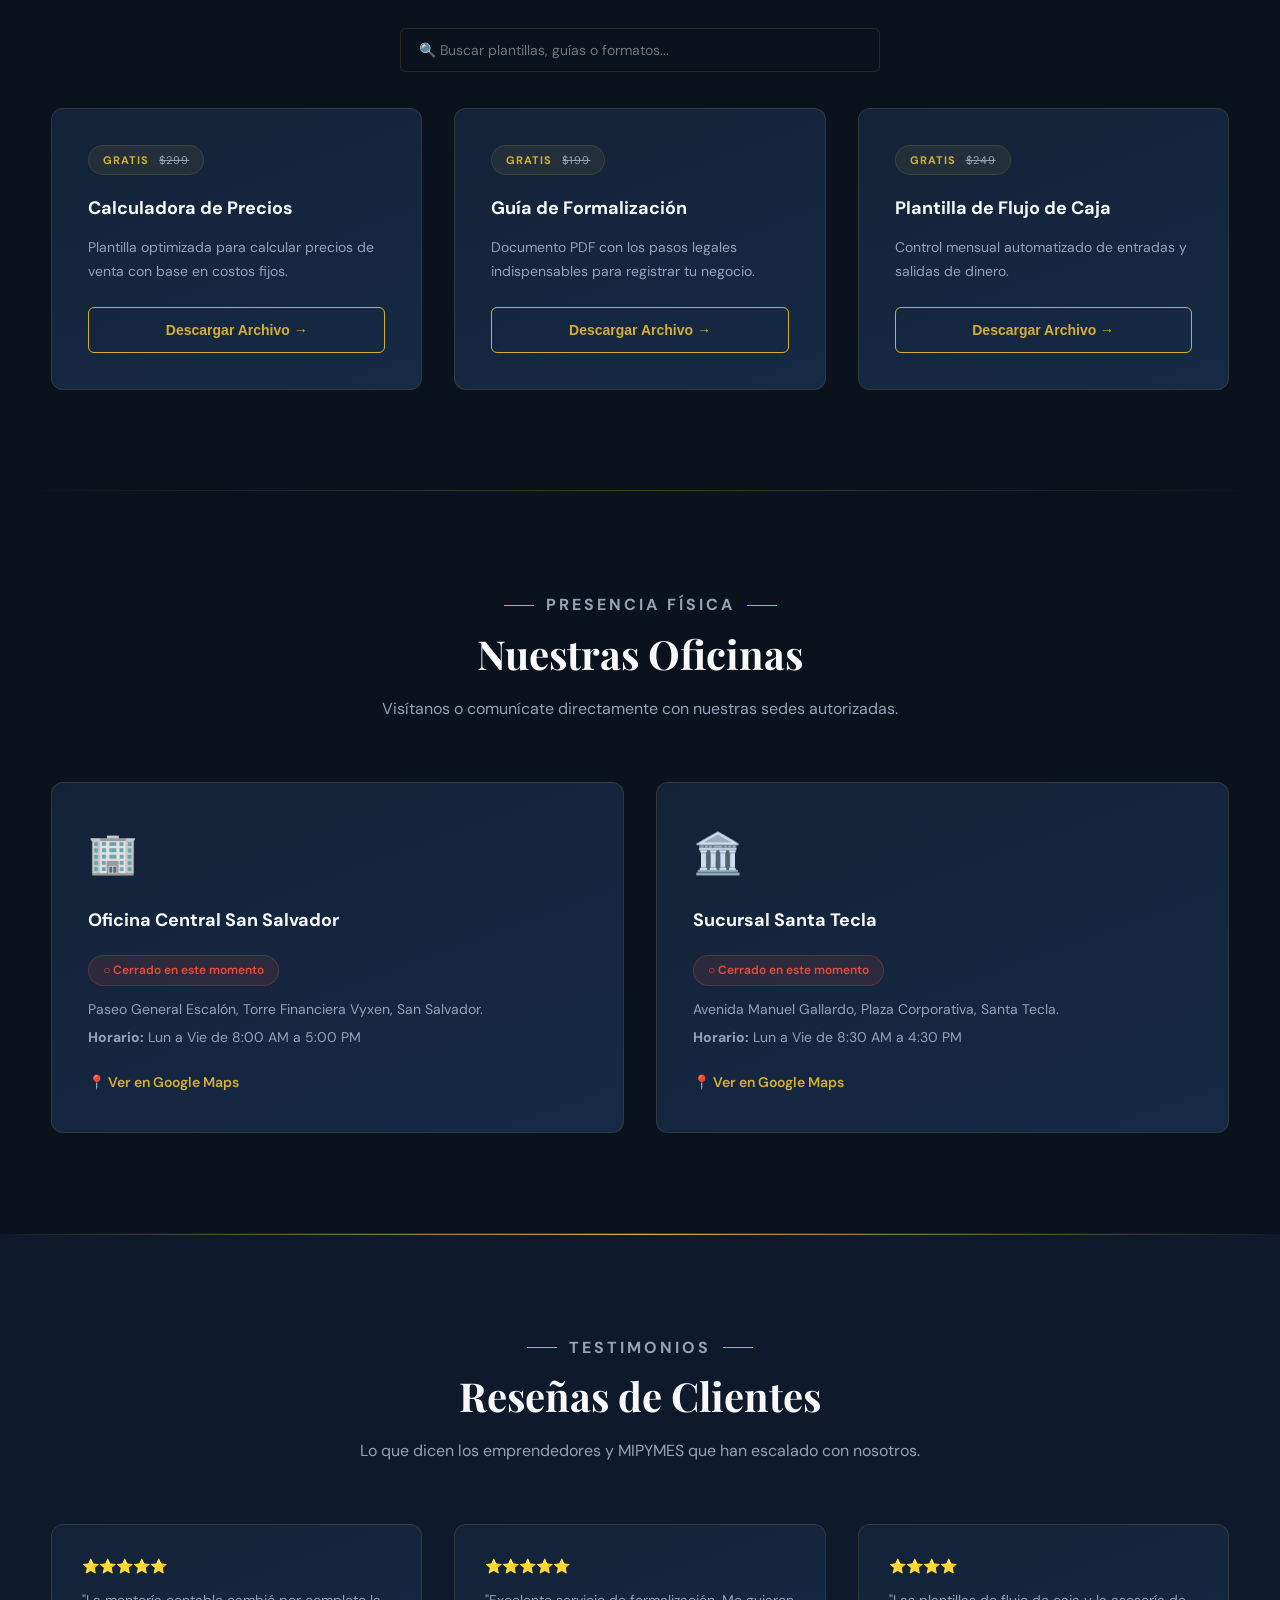
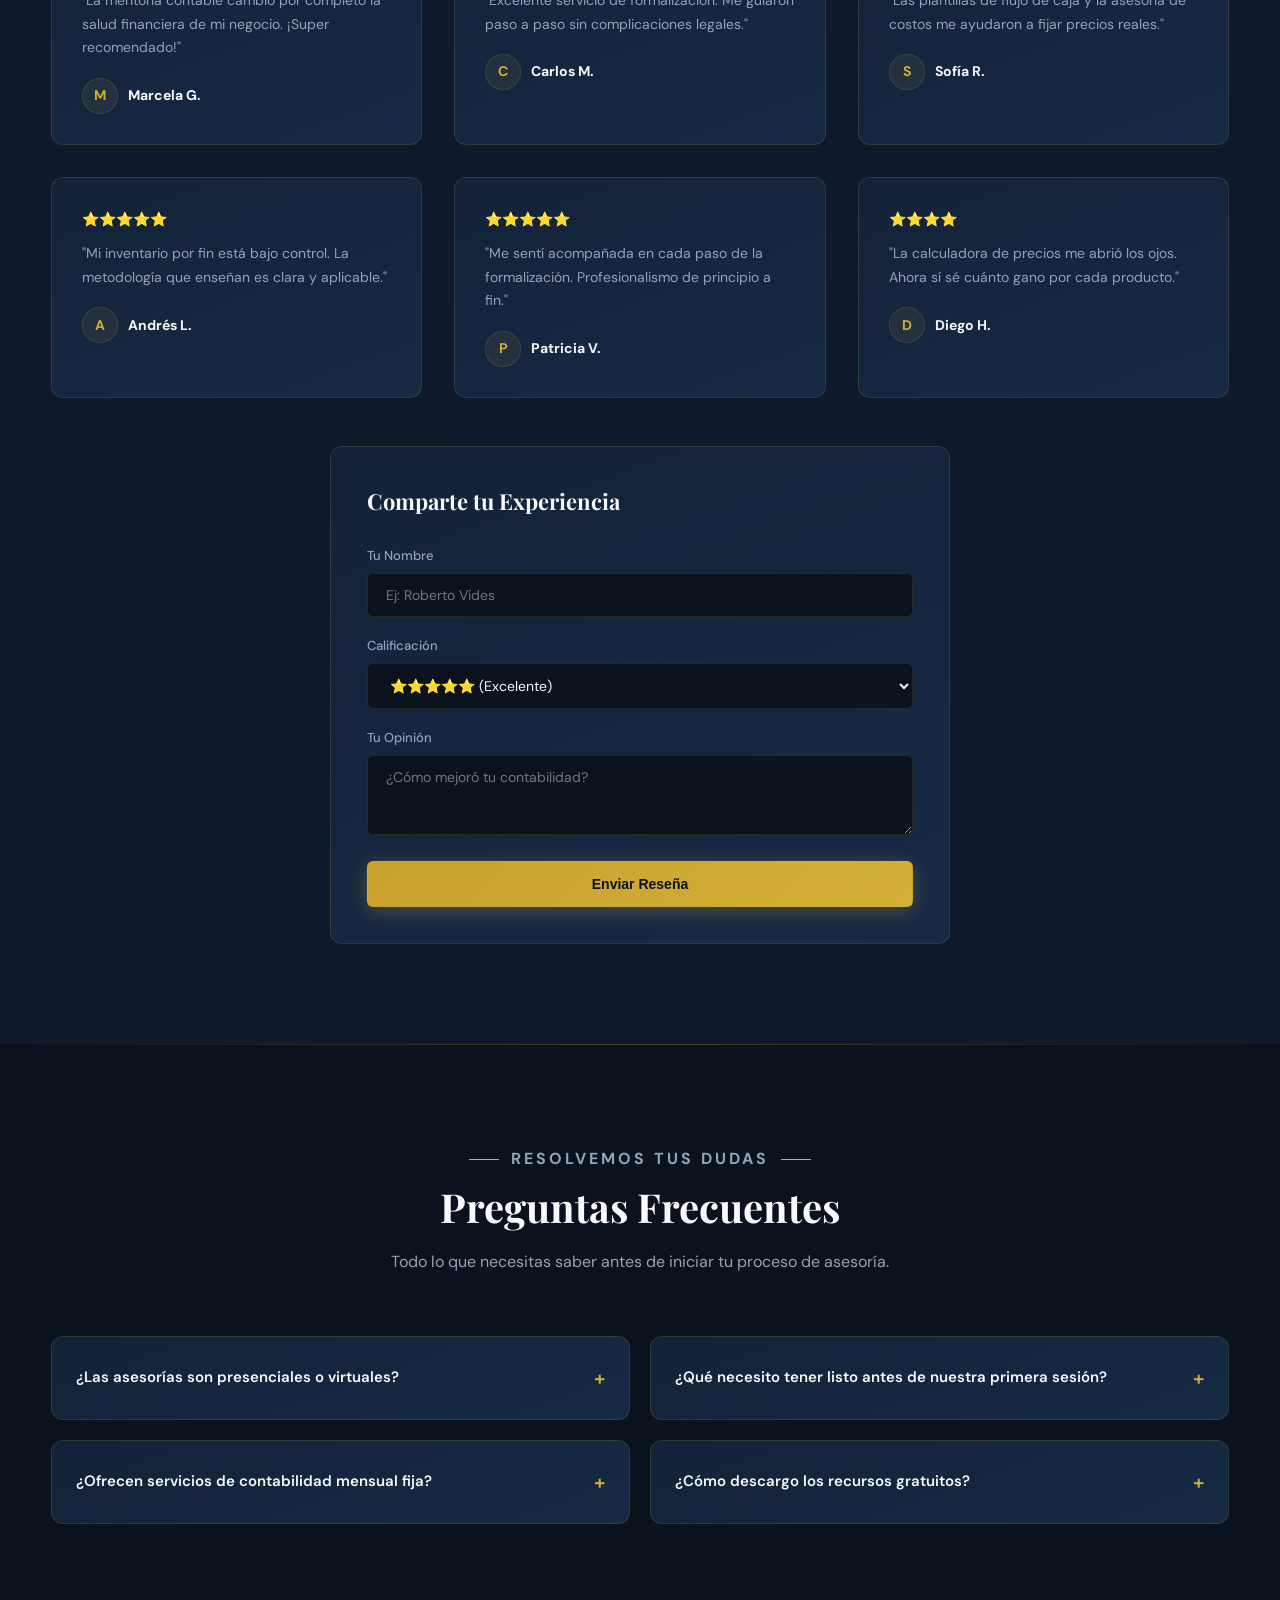
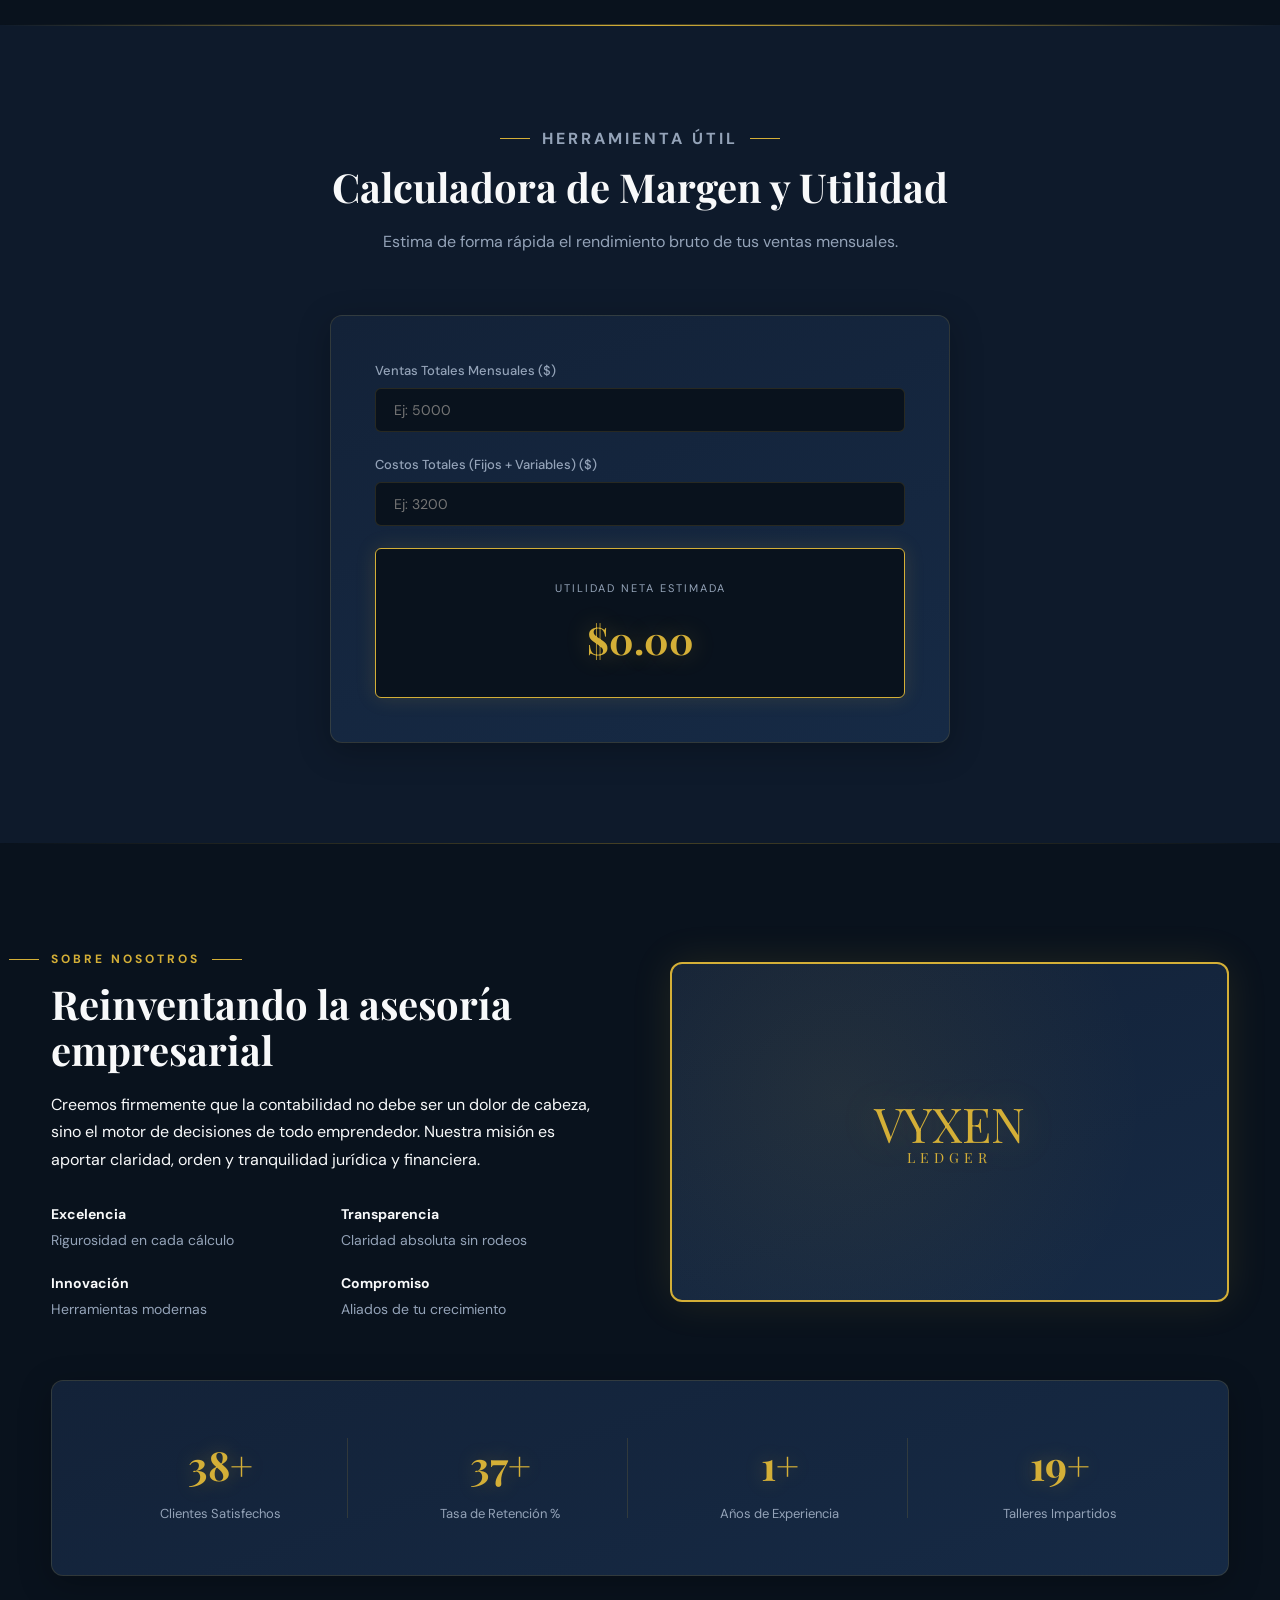
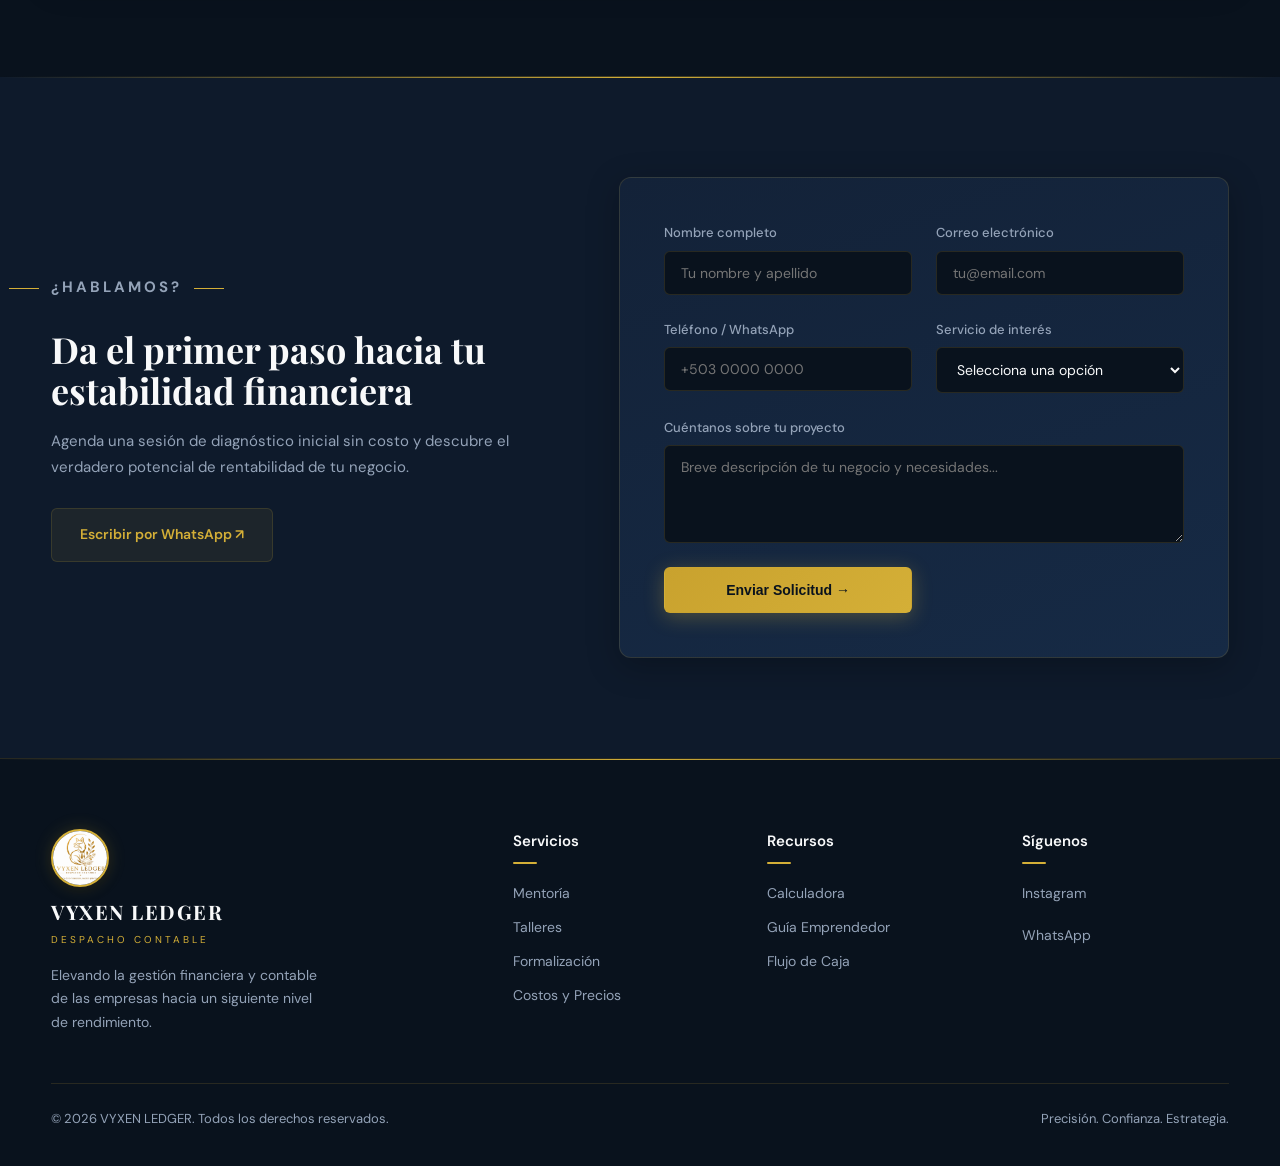
==== commit fafc9c1d: "Add files via upload" ====
--- a/index.html
+++ b/index.html
@@ -18,7 +18,7 @@
 <!-- BARRA SUPERIOR DE ANUNCIOS -->
 <div class="top-bar">
   <div class="container top-bar-flex">
-    <p>🚀 ¡Cupos abiertos para el nuevo ciclo de Mentorías Contables</p>
+    <p>🚀 ¡Cupos abiertos para el nuevo ciclo de Mentorías Contables 1:1!</p>
     <a href="#contacto">Reserva tu espacio →</a>
   </div>
 </div>
@@ -155,7 +155,7 @@
       <div class="services-grid stagger-children">
         <article class="service-card reveal">
           <div>
-            <h3>Mentoría Contable</h3>
+            <h3>Mentoría Contable 1:1</h3>
             <p>Sesiones privadas para resolver nudos críticos y trazar tu ruta financiera.</p>
           </div>
           <a class="service-link" href="#contacto">Saber más →</a>
@@ -321,7 +321,7 @@
       <div class="faq-grid reveal">
         <details class="faq-item">
           <summary>¿Las asesorías son presenciales o virtuales?</summary>
-          <p>Nuestras sesiones de mentoría y diagnóstico se realizan de forma 100% online a través de videollamada, permitiéndonos trabajar con clientes de distintas ubicaciones con total flexibil[...]</p>
+          <p>Nuestras sesiones de mentoría y diagnóstico se realizan de forma 100% online a través de videollamada, permitiéndonos trabajar con clientes de distintas ubicaciones con total flexibilidad.</p>
         </details>
         <details class="faq-item">
           <summary>¿Qué necesito tener listo antes de nuestra primera sesión?</summary>
@@ -374,7 +374,7 @@
       <div class="reveal-left">
         <p class="eyebrow">SOBRE NOSOTROS</p>
         <h2>Reinventando la asesoría empresarial</h2>
-        <p>Creemos firmemente que la contabilidad no debe ser un dolor de cabeza, sino el motor de decisiones de todo emprendedor. Nuestra misión es aportar claridad, orden y tranquilidad jurídica y[...]</p>
+        <p>Creemos firmemente que la contabilidad no debe ser un dolor de cabeza, sino el motor de decisiones de todo emprendedor. Nuestra misión es aportar claridad, orden y tranquilidad jurídica y financiera.</p>
         <div class="values">
           <span><b>Excelencia</b>Rigurosidad en cada cálculo</span>
           <span><b>Transparencia</b>Claridad absoluta sin rodeos</span>
@@ -483,7 +483,9 @@
 
 <!-- BOTÓN FLOTANTE DE WHATSAPP -->
 <a href="https://wa.me/50312345678" target="_blank" class="whatsapp-float" aria-label="Escribir por WhatsApp">
-  <img src="whatsapp-icon.png" alt="WhatsApp" class="whatsapp-img" width="60" height="60">
+  <svg class="whatsapp-svg" viewBox="0 0 24 24" width="32" height="32" fill="currentColor">
+    <path d="M.057 24l1.687-6.163c-1.041-1.804-1.588-3.849-1.587-5.946.003-6.556 5.338-11.891 11.893-11.891 3.181.001 6.167 1.24 8.413 3.488 2.245 2.248 3.481 5.236 3.48 8.414-.003 6.557-5.338 11.892-11.893 11.892-1.99-.001-3.951-.5-5.688-1.448-.63.344-6.325 3.442-6.325 3.442zm10.021-3.327c1.642.476 3.407.369 4.965-.303 1.558-.672 2.816-1.898 3.415-3.447.599-1.55.492-3.315-.28-4.957-.771-1.643-2.028-2.895-3.619-3.578-1.591-.683-3.376-.697-4.981-.038-1.605.659-2.868 1.905-3.484 3.488-.616 1.582-.524 3.364.256 4.992.78 1.628 2.051 2.871 3.654 3.518-.088.32-.204.739-.335 1.187zm6.715-6.883c-.116-.183-.423-.291-.884-.523-.461-.232-2.732-1.348-3.155-1.503-.423-.155-.731-.232-1.039.232-.308.464-1.193 1.503-1.462 1.812-.269.309-.538.348-.999.116-.461-.232-1.947-.718-3.712-2.292-1.373-1.226-2.297-2.738-2.566-3.199-.269-.461-.029-.71.203-.938.208-.208.461-.543.692-.814.231-.271.308-.464.462-.774.154-.31.077-.58-.038-.812-.115-.232-1.039-2.507-1.424-3.434-.373-.906-.753-.783-1.039-.798l-.887-.015c-.308 0-.808.116-1.231.58-.423.464-1.616 1.579-1.616 3.85 0 2.272 1.655 4.464 1.885 4.774.231.31 3.254 4.971 7.882 6.969 1.103.475 1.964.759 2.634.974 1.104.351 2.109.301 2.903.182.887-.133 2.732-1.117 3.116-2.196.385-1.079.385-2.005.269-2.196z"/>
+  </svg>
 </a>
 
 <!-- TOAST -->
@@ -491,4 +493,4 @@
 
 <script src="script.js"></script>
 </body>
-</html>
+</html>
--- a/style.css
+++ b/style.css
@@ -1344,24 +1344,35 @@
   transform: rotate(90deg);
 }
 
+/* ---------- WHATSAPP FLOTANTE ---------- */
 .whatsapp-float {
   position: fixed;
-  bottom: 20px;
-  right: 20px;
-  z-index: 1000;
-}
-
-.whatsapp-float img {
-  width: 60px; /* Ajusta el tamaño según prefieras */
-  height: 60px;
-  border-radius: 50%; /* Por si quieres que mantenga la forma circular */
-  box-shadow: 0 4px 10px rgba(0, 0, 0, 0.3); /* Sombra opcional */
-  transition: transform 0.3s ease;
-}
-
-.whatsapp-float img:hover {
-  transform: scale(1.1); /* Pequeño efecto al pasar el ratón */
-}
+  bottom: 32px;
+  right: 32px;
+  background: linear-gradient(135deg, #128C7E, #25d366);
+  color: white;
+  width: 64px;
+  height: 64px;
+  border-radius: 50%;
+  display: flex;
+  align-items: center;
+  justify-content: center;
+  box-shadow: 0 8px 28px rgba(37,211,102,0.35);
+  z-index: 999;
+  transition: var(--transition);
+  animation: whatsappPulse 2.5s ease-in-out infinite;
+}
+
+@keyframes whatsappPulse {
+  0%, 100% { box-shadow: 0 8px 28px rgba(37,211,102,0.35); }
+  50% { box-shadow: 0 8px 40px rgba(37,211,102,0.55), 0 0 0 8px rgba(37,211,102,0.1); }
+}
+
+.whatsapp-float:hover {
+  transform: scale(1.12);
+  animation: none;
+}
+
 /* ---------- TOAST ---------- */
 .toast {
   position: fixed;
@@ -1509,4 +1520,4 @@
   .actions { flex-direction: column; }
   .actions .btn { width: 100%; justify-content: center; }
   .whatsapp-float { width: 54px; height: 54px; bottom: 20px; right: 20px; }
-}
+}
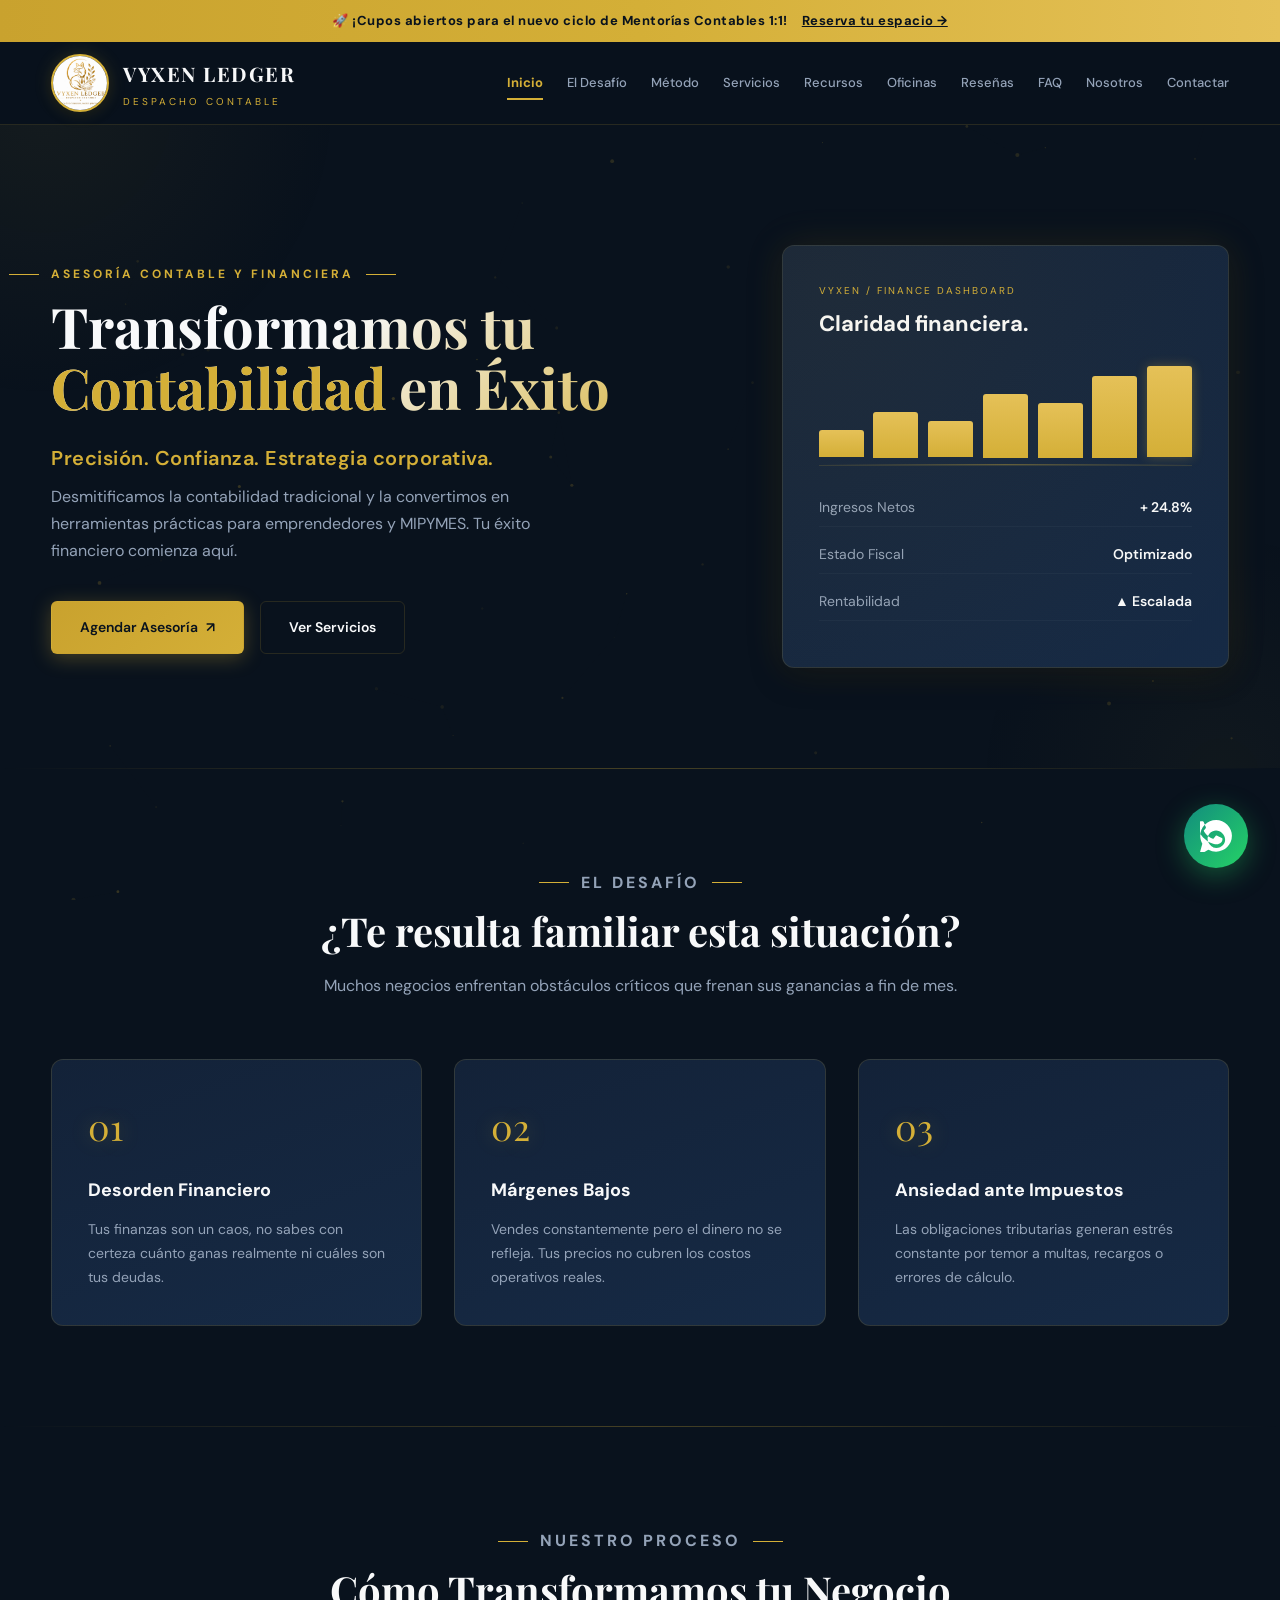
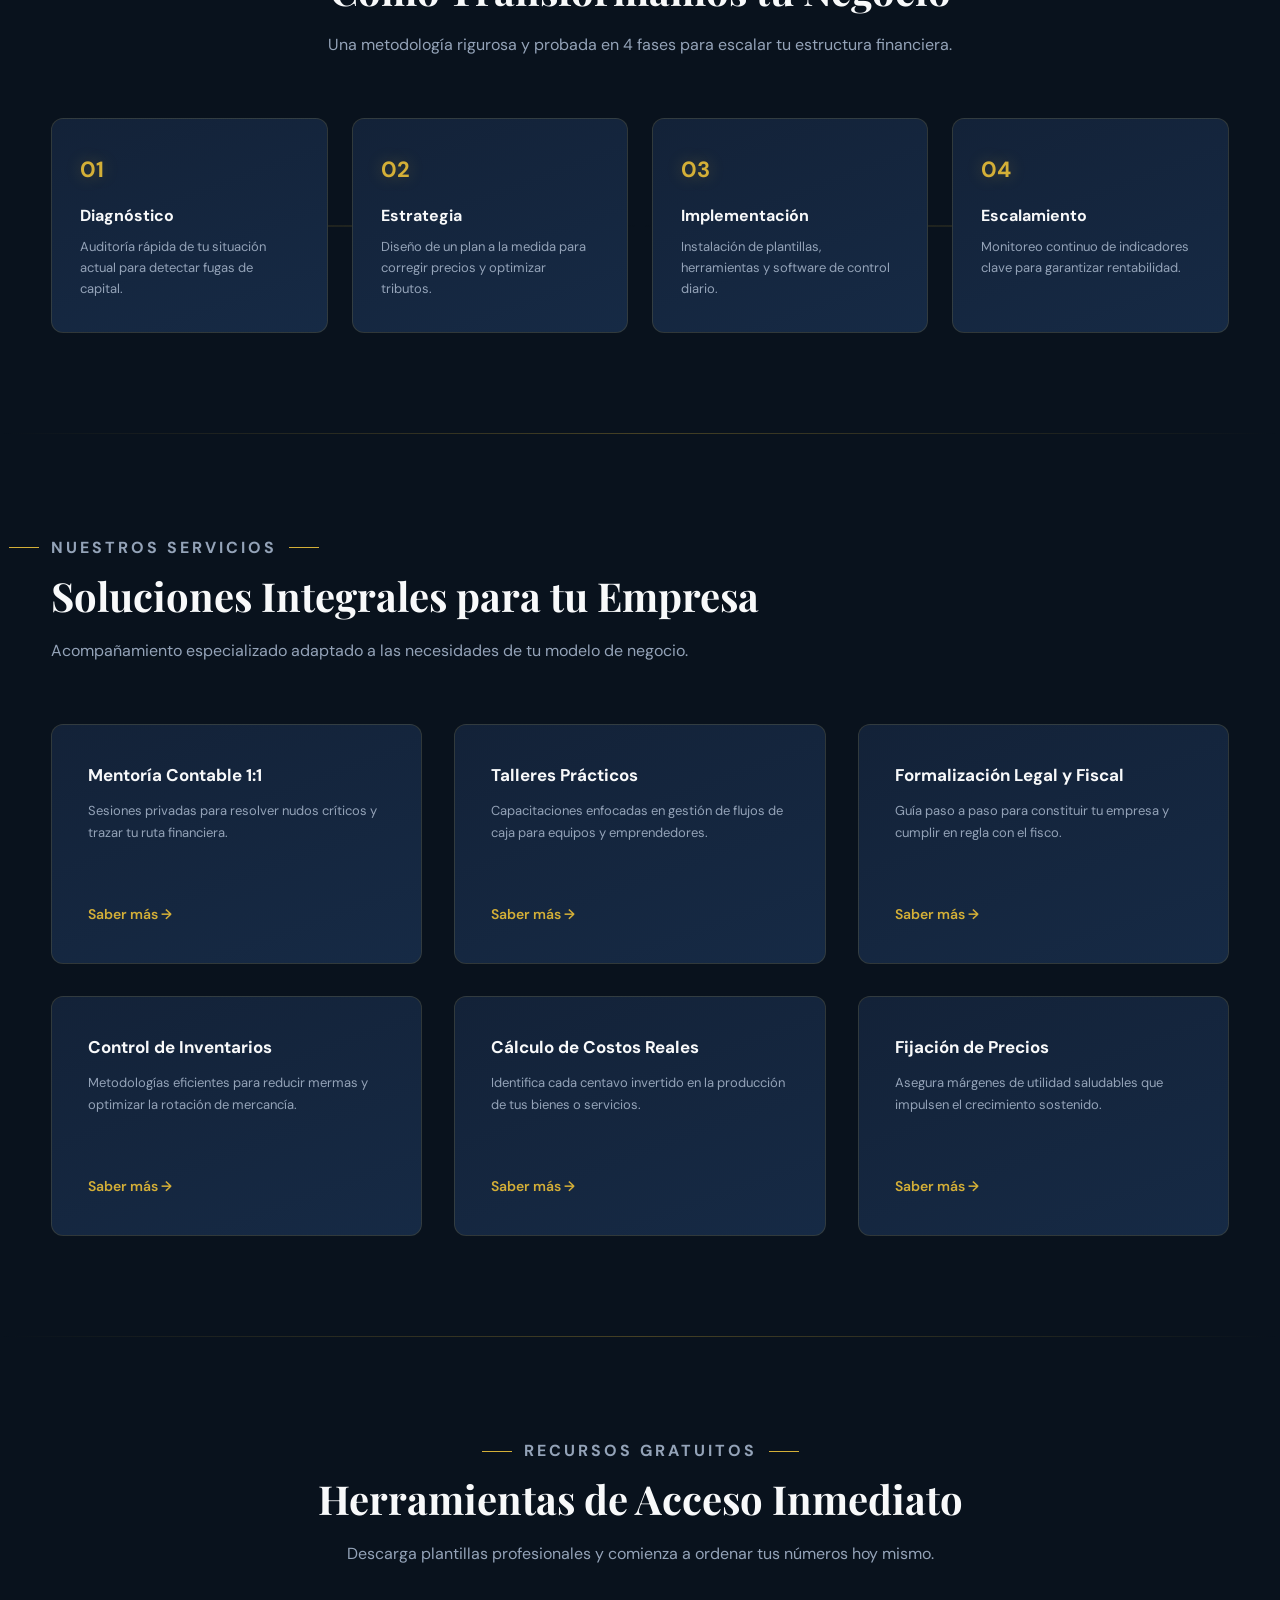
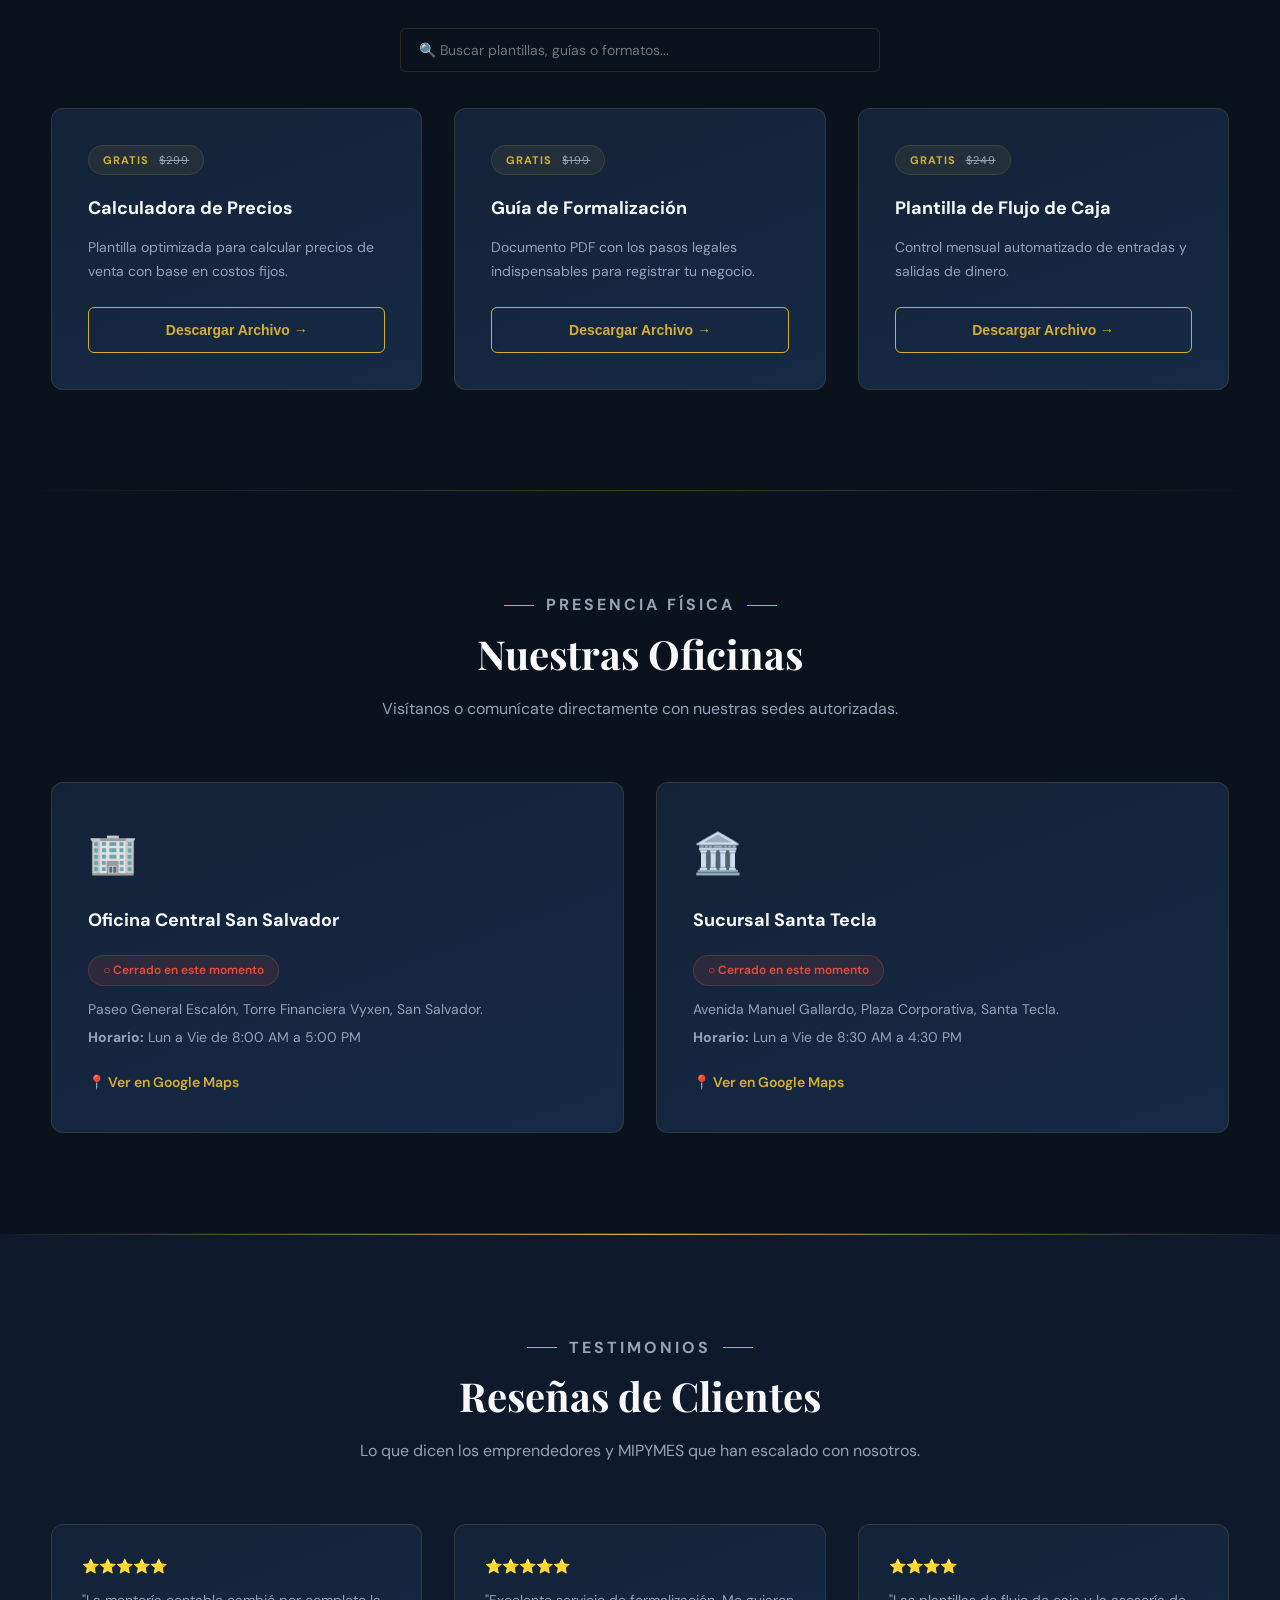
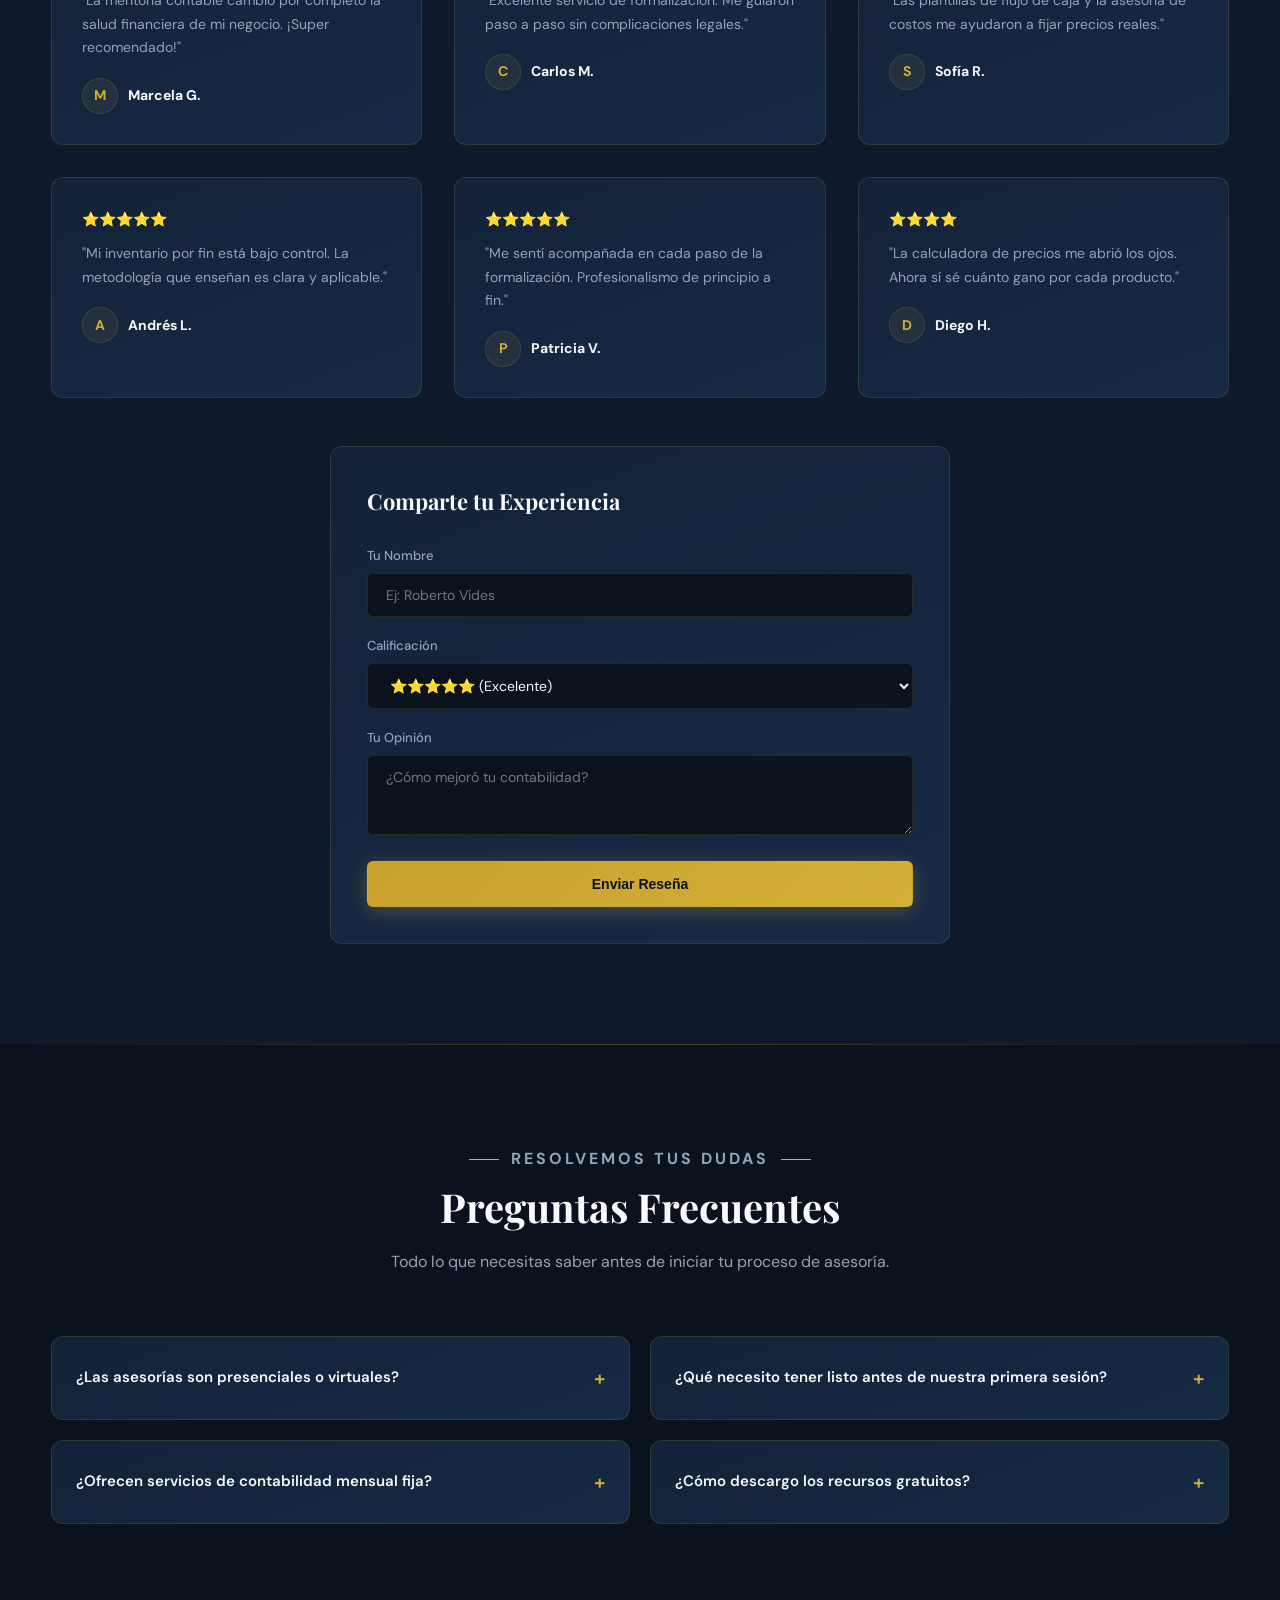
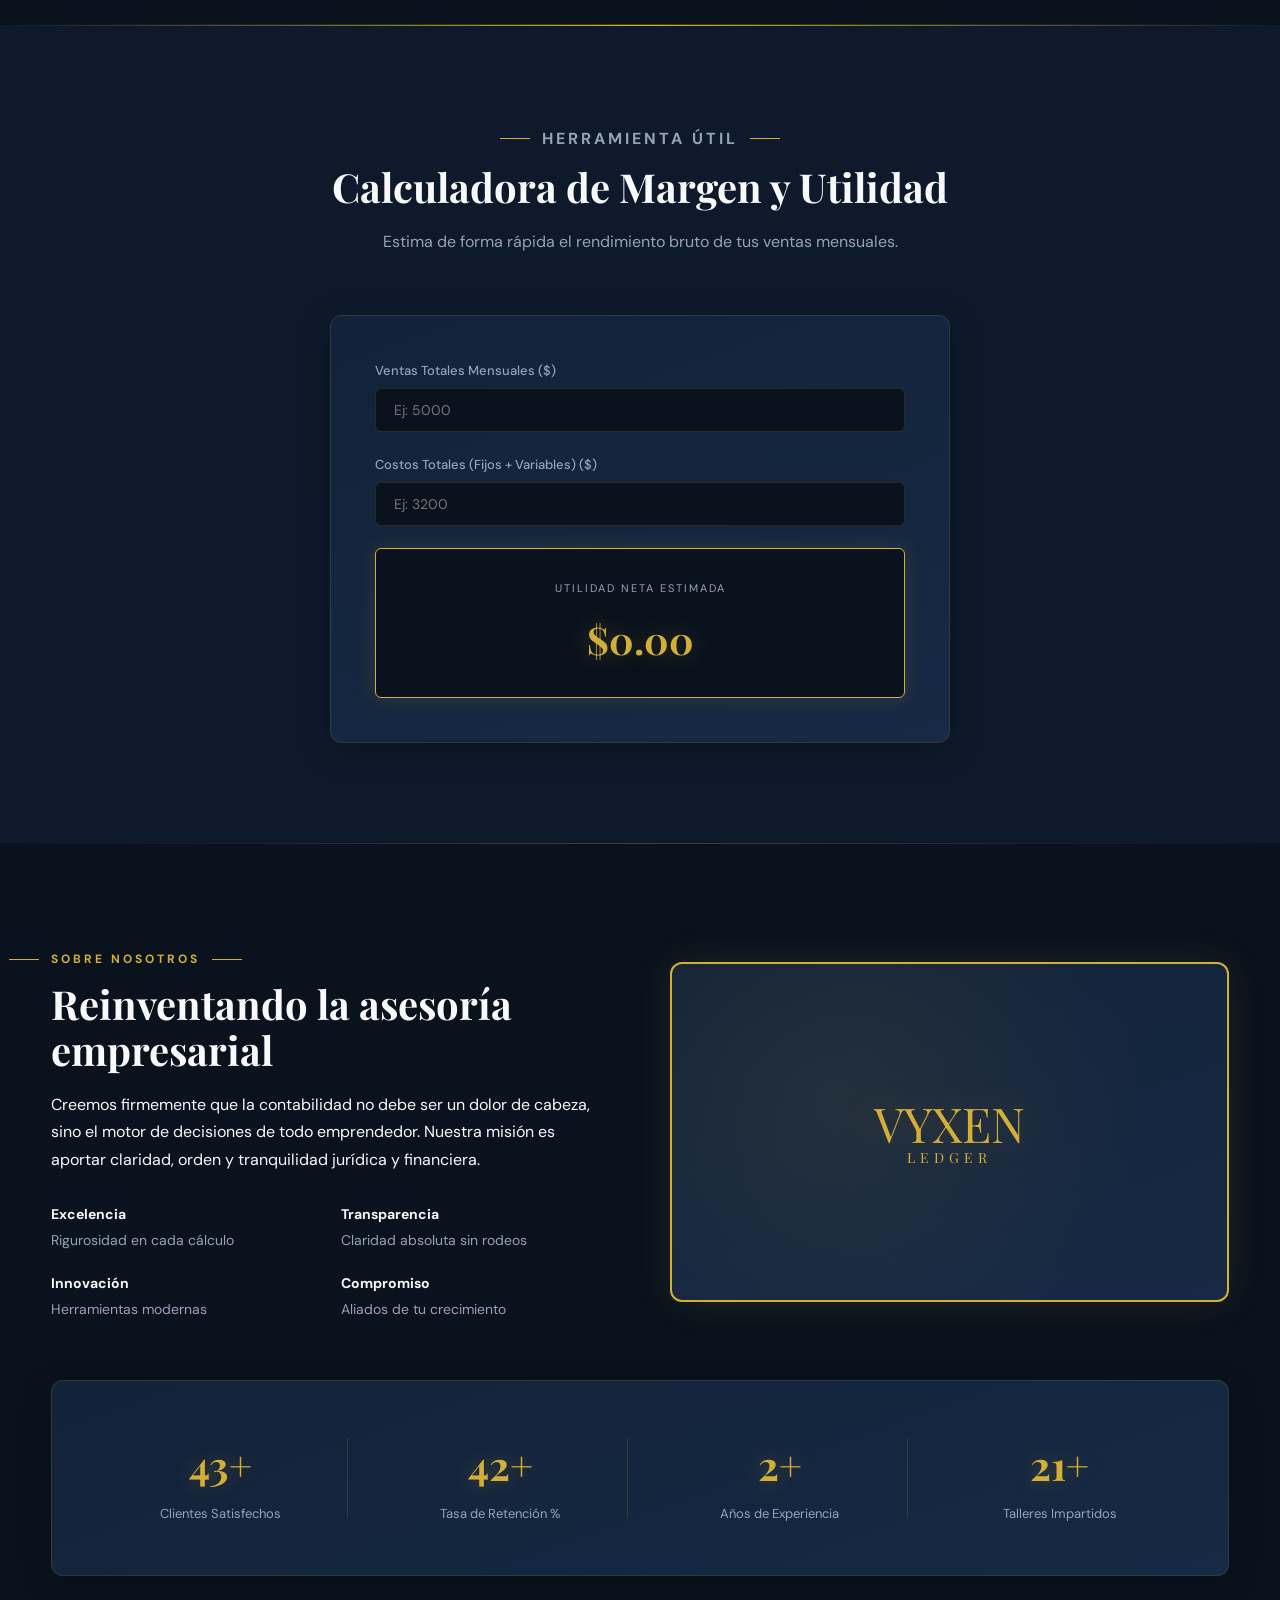
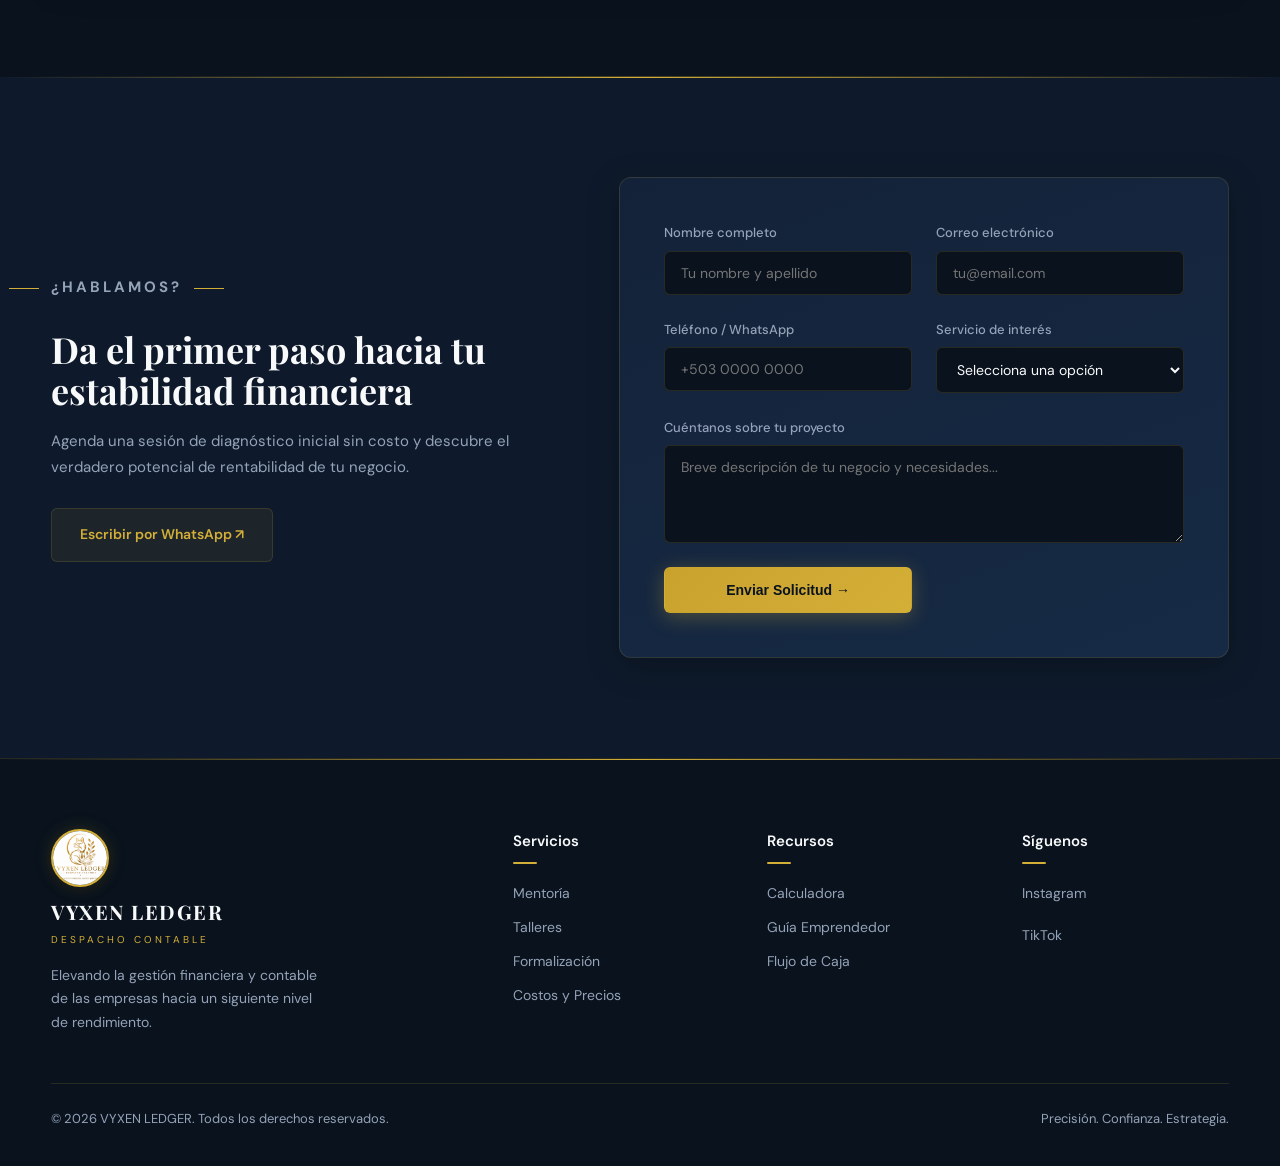
==== commit 61af6576: "Update index.html" ====
--- a/index.html
+++ b/index.html
@@ -470,8 +470,8 @@
     <div>
       <h4>Síguenos</h4>
       <div class="social-grid">
-        <a href="https://instagram.com" target="_blank" class="social-item"><span>Instagram</span></a>
-        <a href="https://wa.me/50312345678" target="_blank" class="social-item"><span>WhatsApp</span></a>
+        <a href="https://www.instagram.com/vyxen_ledger/" target="_blank" class="social-item"><span>Instagram</span></a>
+        <a href="https://www.tiktok.com/@vyxen_conta" target="_blank" class="social-item"><span>TikTok</span></a>
       </div>
     </div>
   </div>
@@ -482,7 +482,7 @@
 </footer>
 
 <!-- BOTÓN FLOTANTE DE WHATSAPP -->
-<a href="https://wa.me/50312345678" target="_blank" class="whatsapp-float" aria-label="Escribir por WhatsApp">
+<a href="https://wa.me/50371197649" target="_blank" class="whatsapp-float" aria-label="Escribir por WhatsApp">
   <svg class="whatsapp-svg" viewBox="0 0 24 24" width="32" height="32" fill="currentColor">
     <path d="M.057 24l1.687-6.163c-1.041-1.804-1.588-3.849-1.587-5.946.003-6.556 5.338-11.891 11.893-11.891 3.181.001 6.167 1.24 8.413 3.488 2.245 2.248 3.481 5.236 3.48 8.414-.003 6.557-5.338 11.892-11.893 11.892-1.99-.001-3.951-.5-5.688-1.448-.63.344-6.325 3.442-6.325 3.442zm10.021-3.327c1.642.476 3.407.369 4.965-.303 1.558-.672 2.816-1.898 3.415-3.447.599-1.55.492-3.315-.28-4.957-.771-1.643-2.028-2.895-3.619-3.578-1.591-.683-3.376-.697-4.981-.038-1.605.659-2.868 1.905-3.484 3.488-.616 1.582-.524 3.364.256 4.992.78 1.628 2.051 2.871 3.654 3.518-.088.32-.204.739-.335 1.187zm6.715-6.883c-.116-.183-.423-.291-.884-.523-.461-.232-2.732-1.348-3.155-1.503-.423-.155-.731-.232-1.039.232-.308.464-1.193 1.503-1.462 1.812-.269.309-.538.348-.999.116-.461-.232-1.947-.718-3.712-2.292-1.373-1.226-2.297-2.738-2.566-3.199-.269-.461-.029-.71.203-.938.208-.208.461-.543.692-.814.231-.271.308-.464.462-.774.154-.31.077-.58-.038-.812-.115-.232-1.039-2.507-1.424-3.434-.373-.906-.753-.783-1.039-.798l-.887-.015c-.308 0-.808.116-1.231.58-.423.464-1.616 1.579-1.616 3.85 0 2.272 1.655 4.464 1.885 4.774.231.31 3.254 4.971 7.882 6.969 1.103.475 1.964.759 2.634.974 1.104.351 2.109.301 2.903.182.887-.133 2.732-1.117 3.116-2.196.385-1.079.385-2.005.269-2.196z"/>
   </svg>
@@ -493,4 +493,4 @@
 
 <script src="script.js"></script>
 </body>
-</html>+</html>
